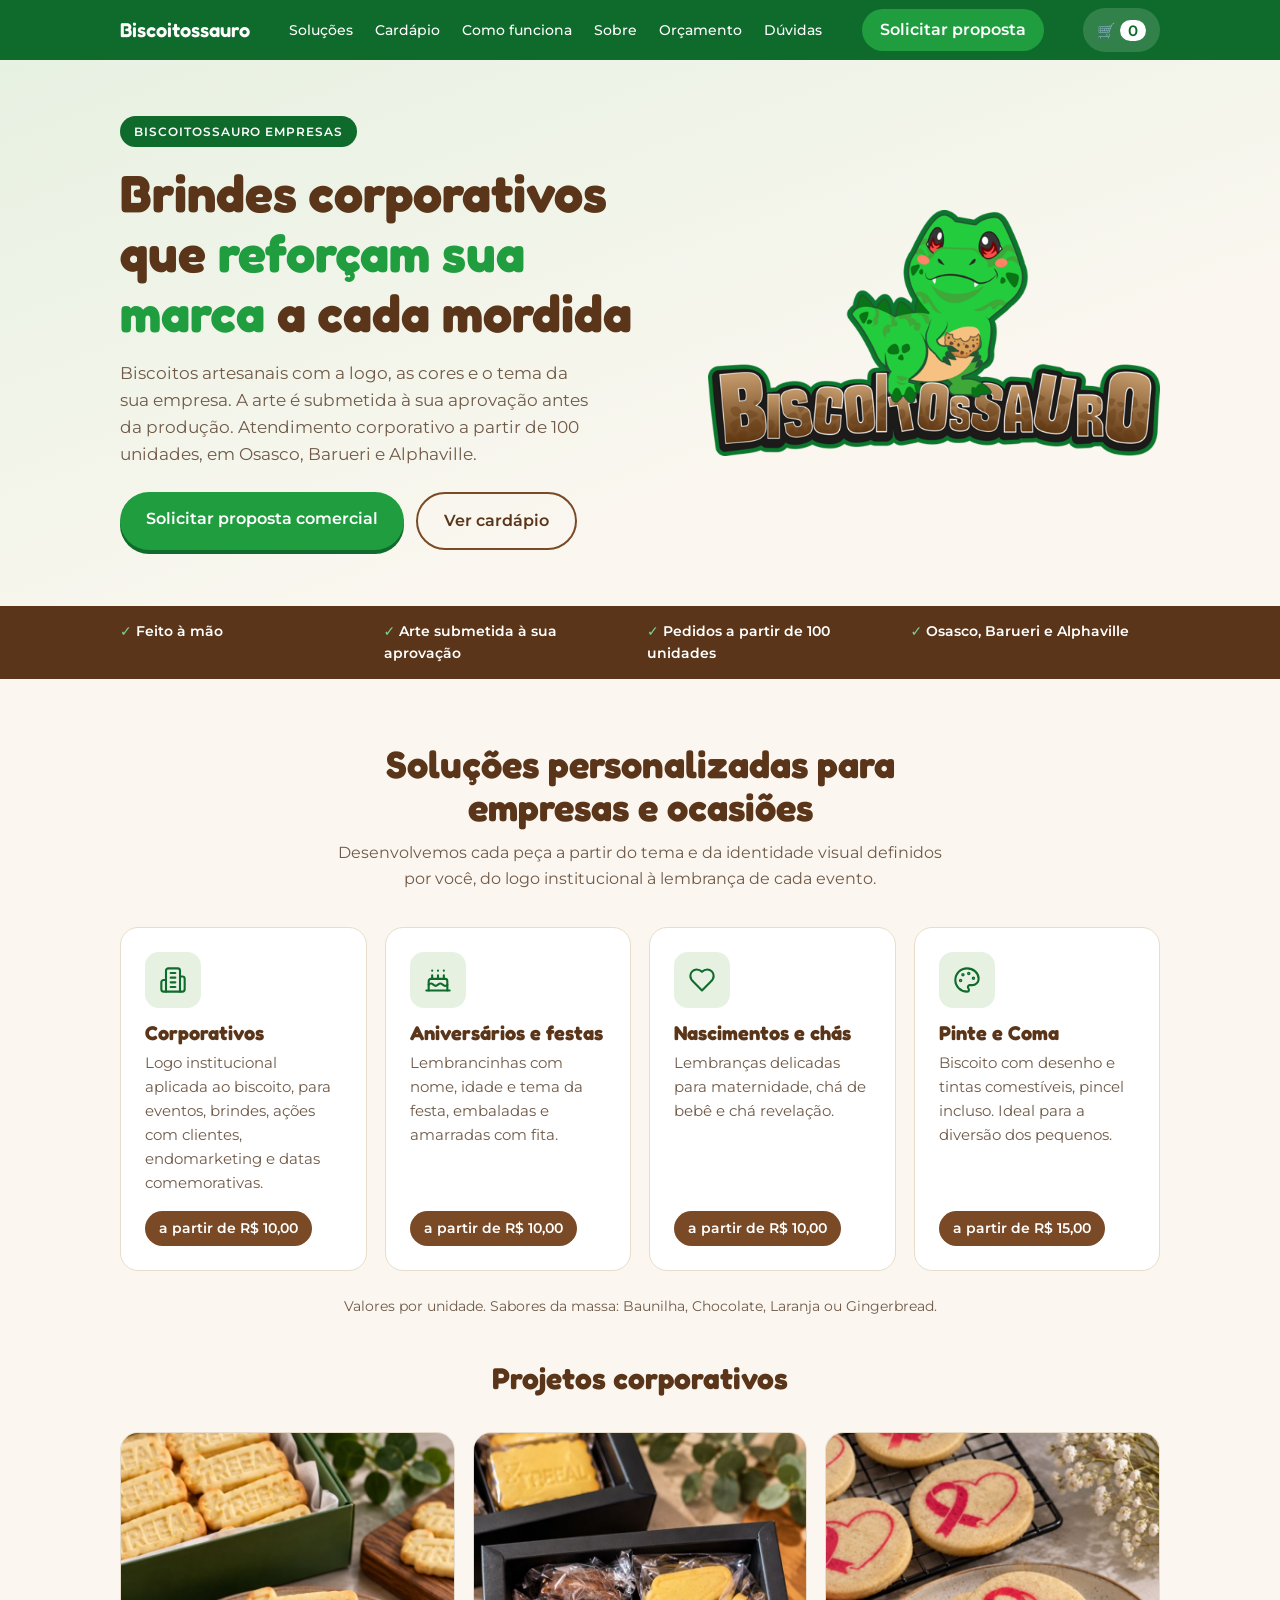
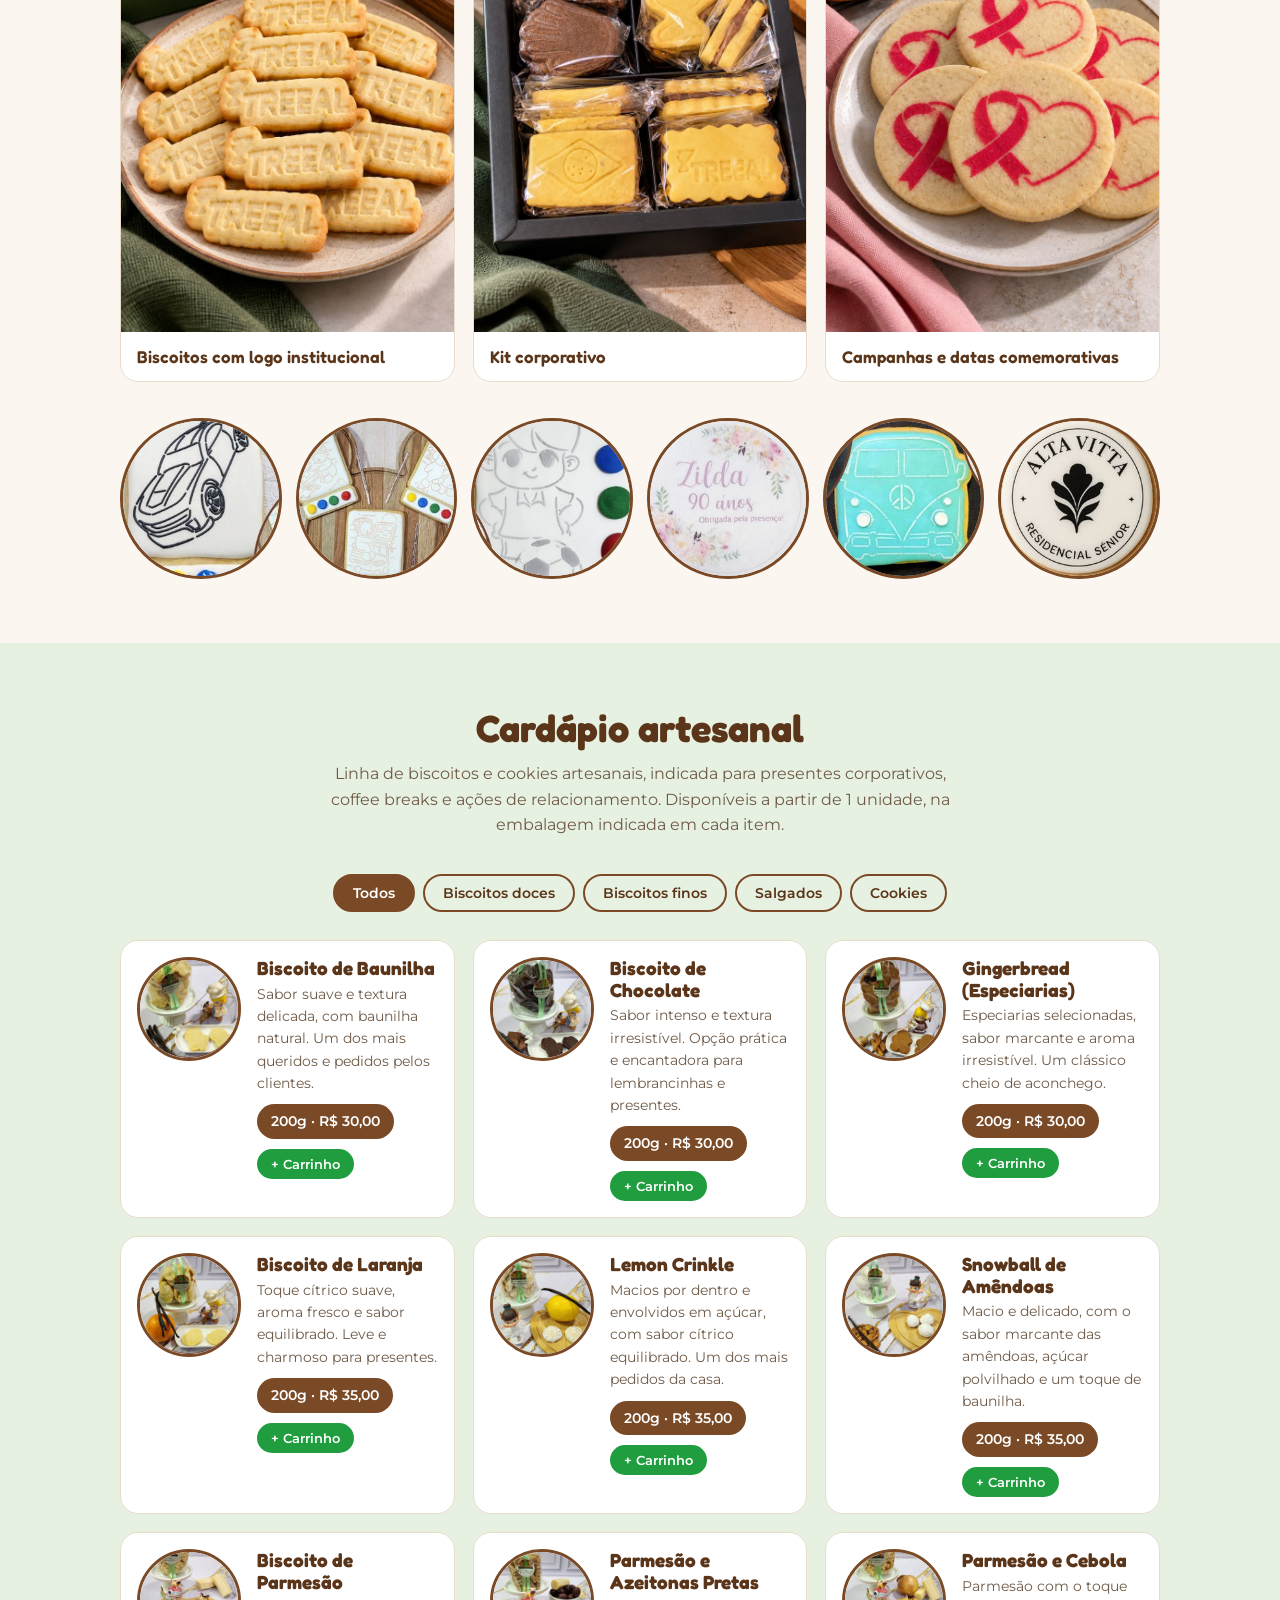
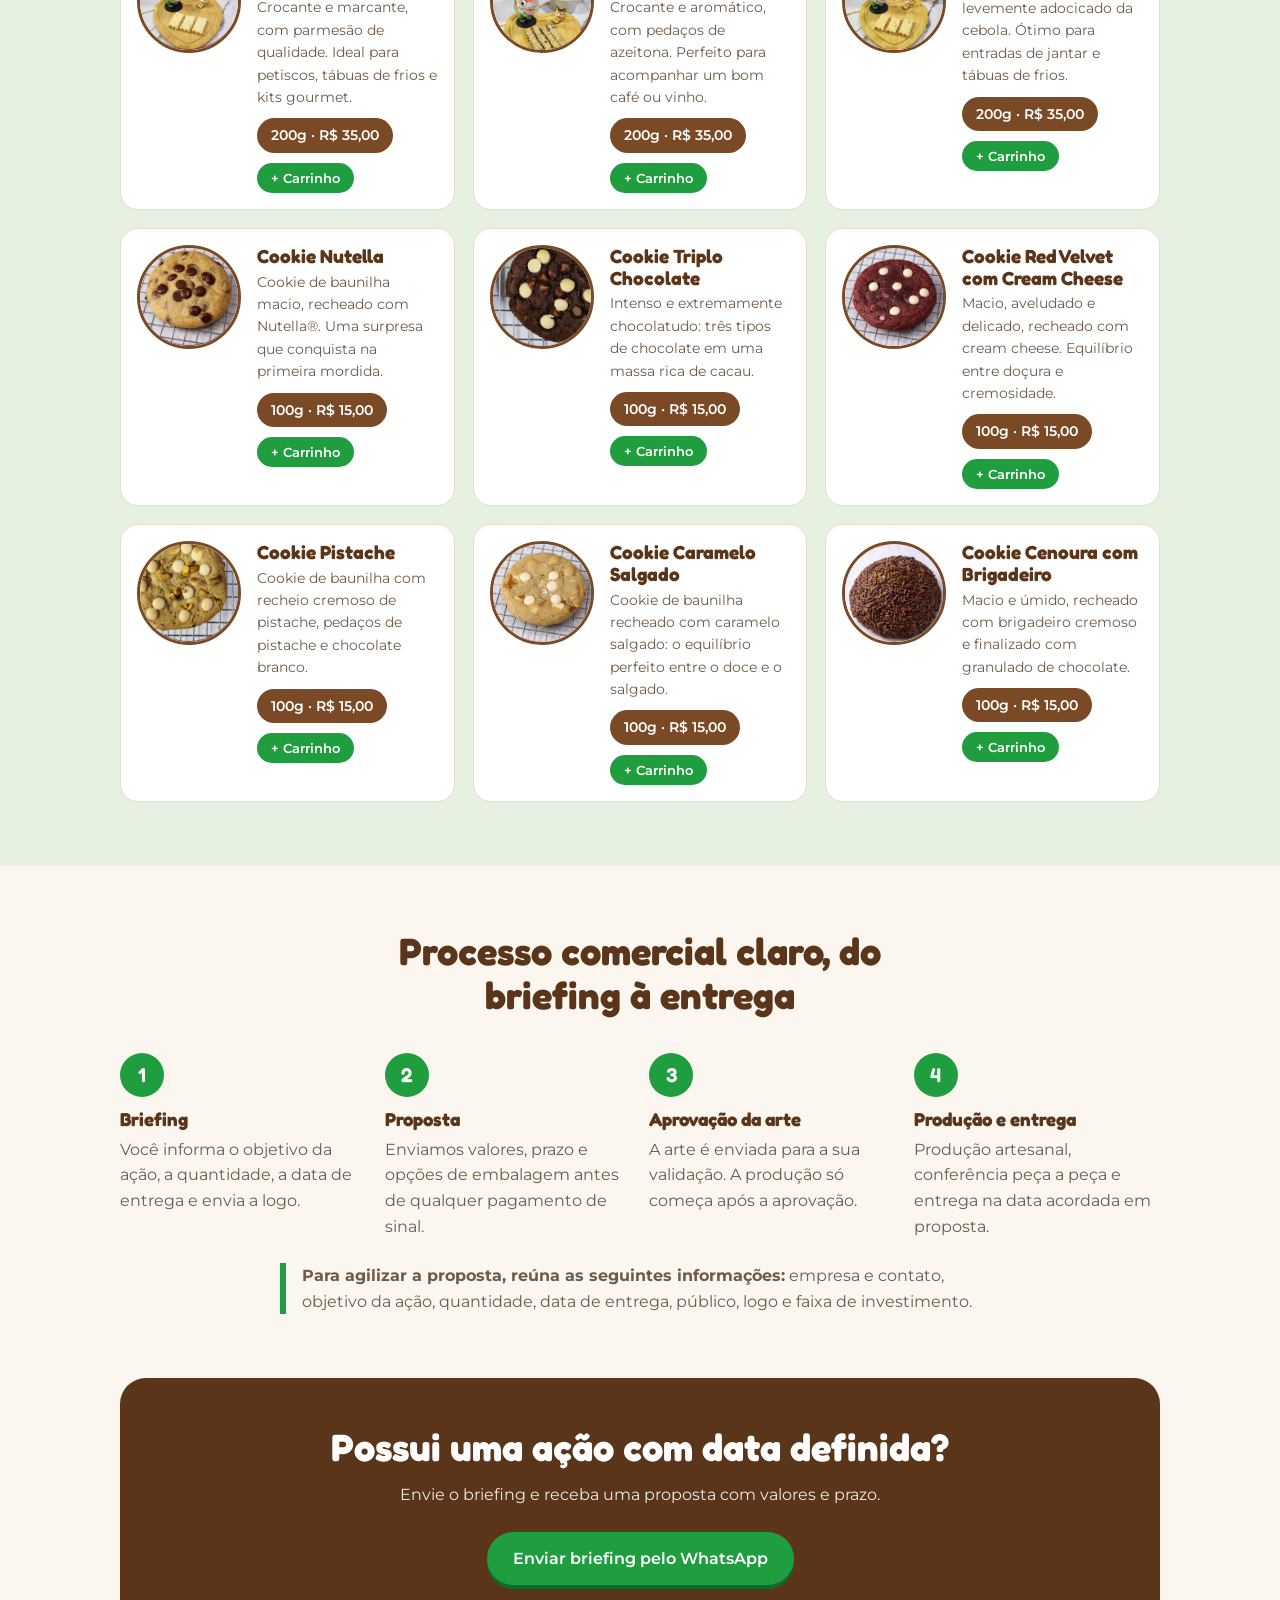
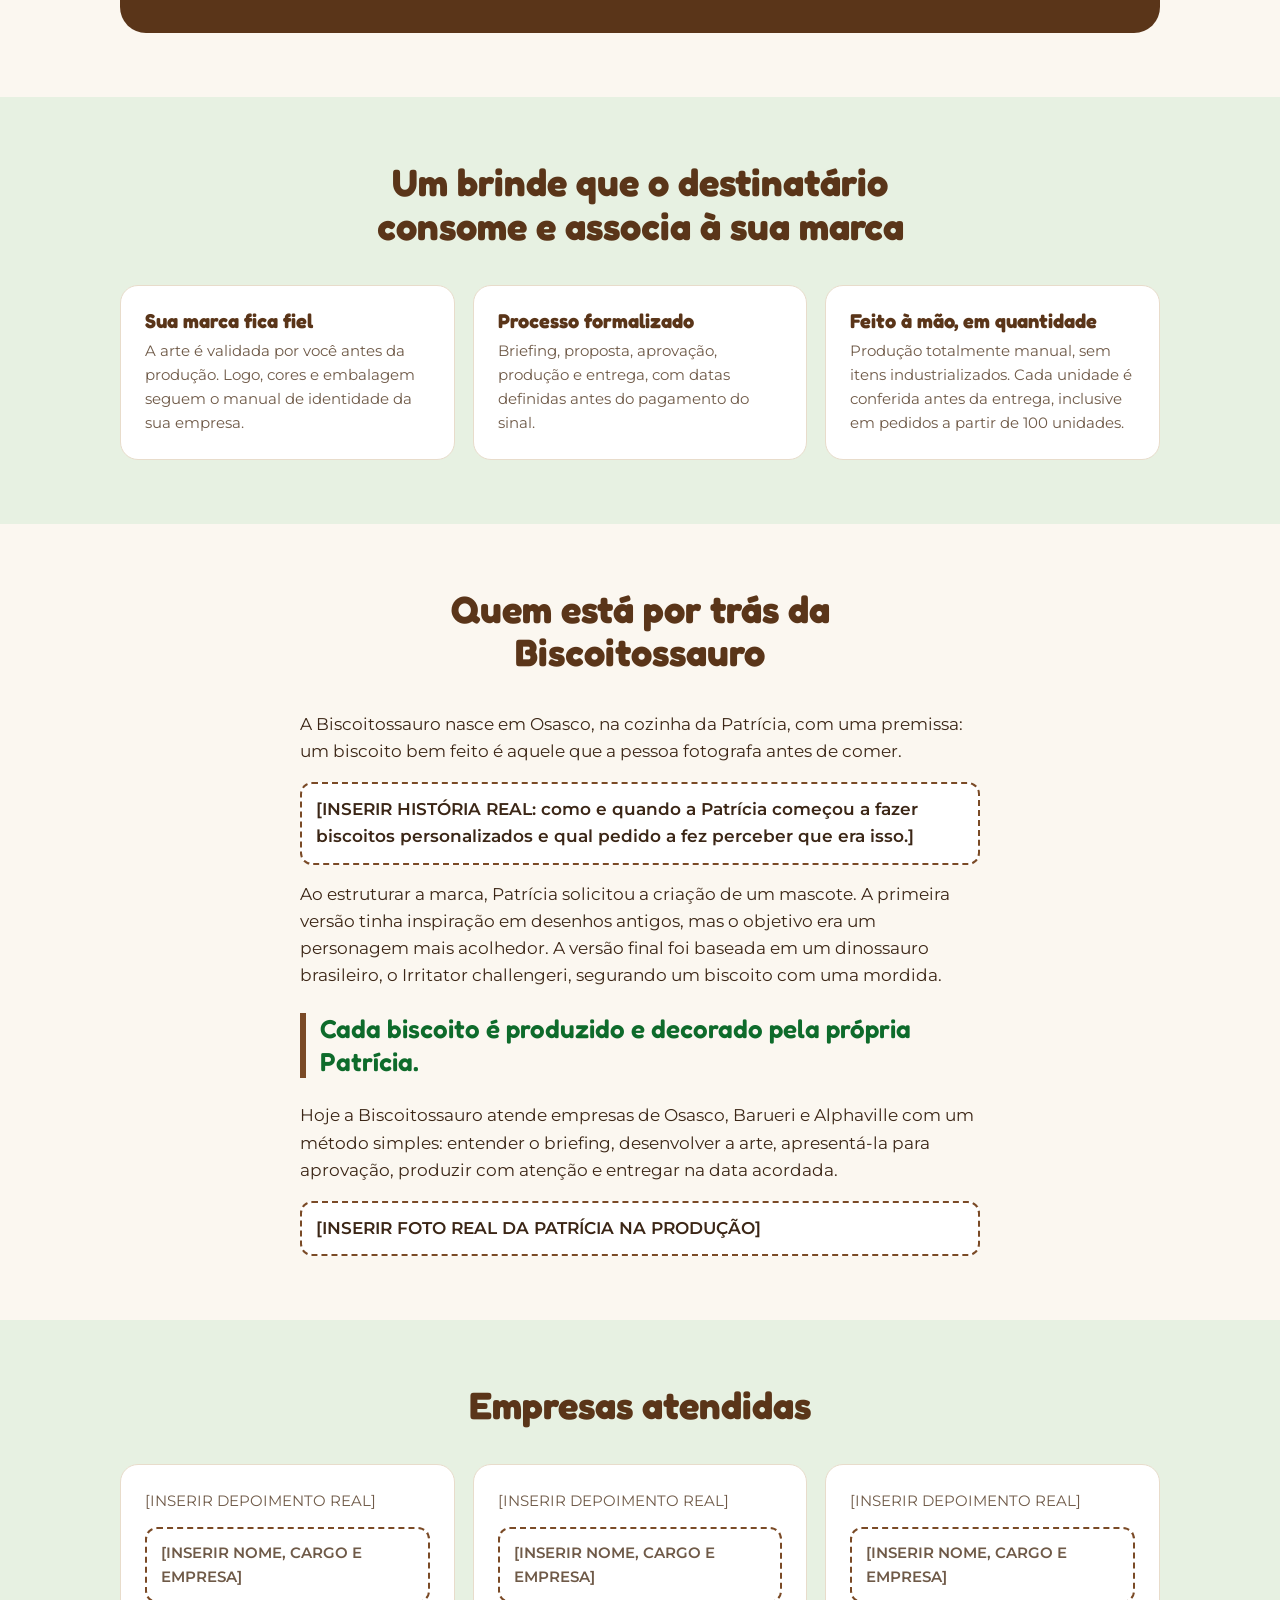
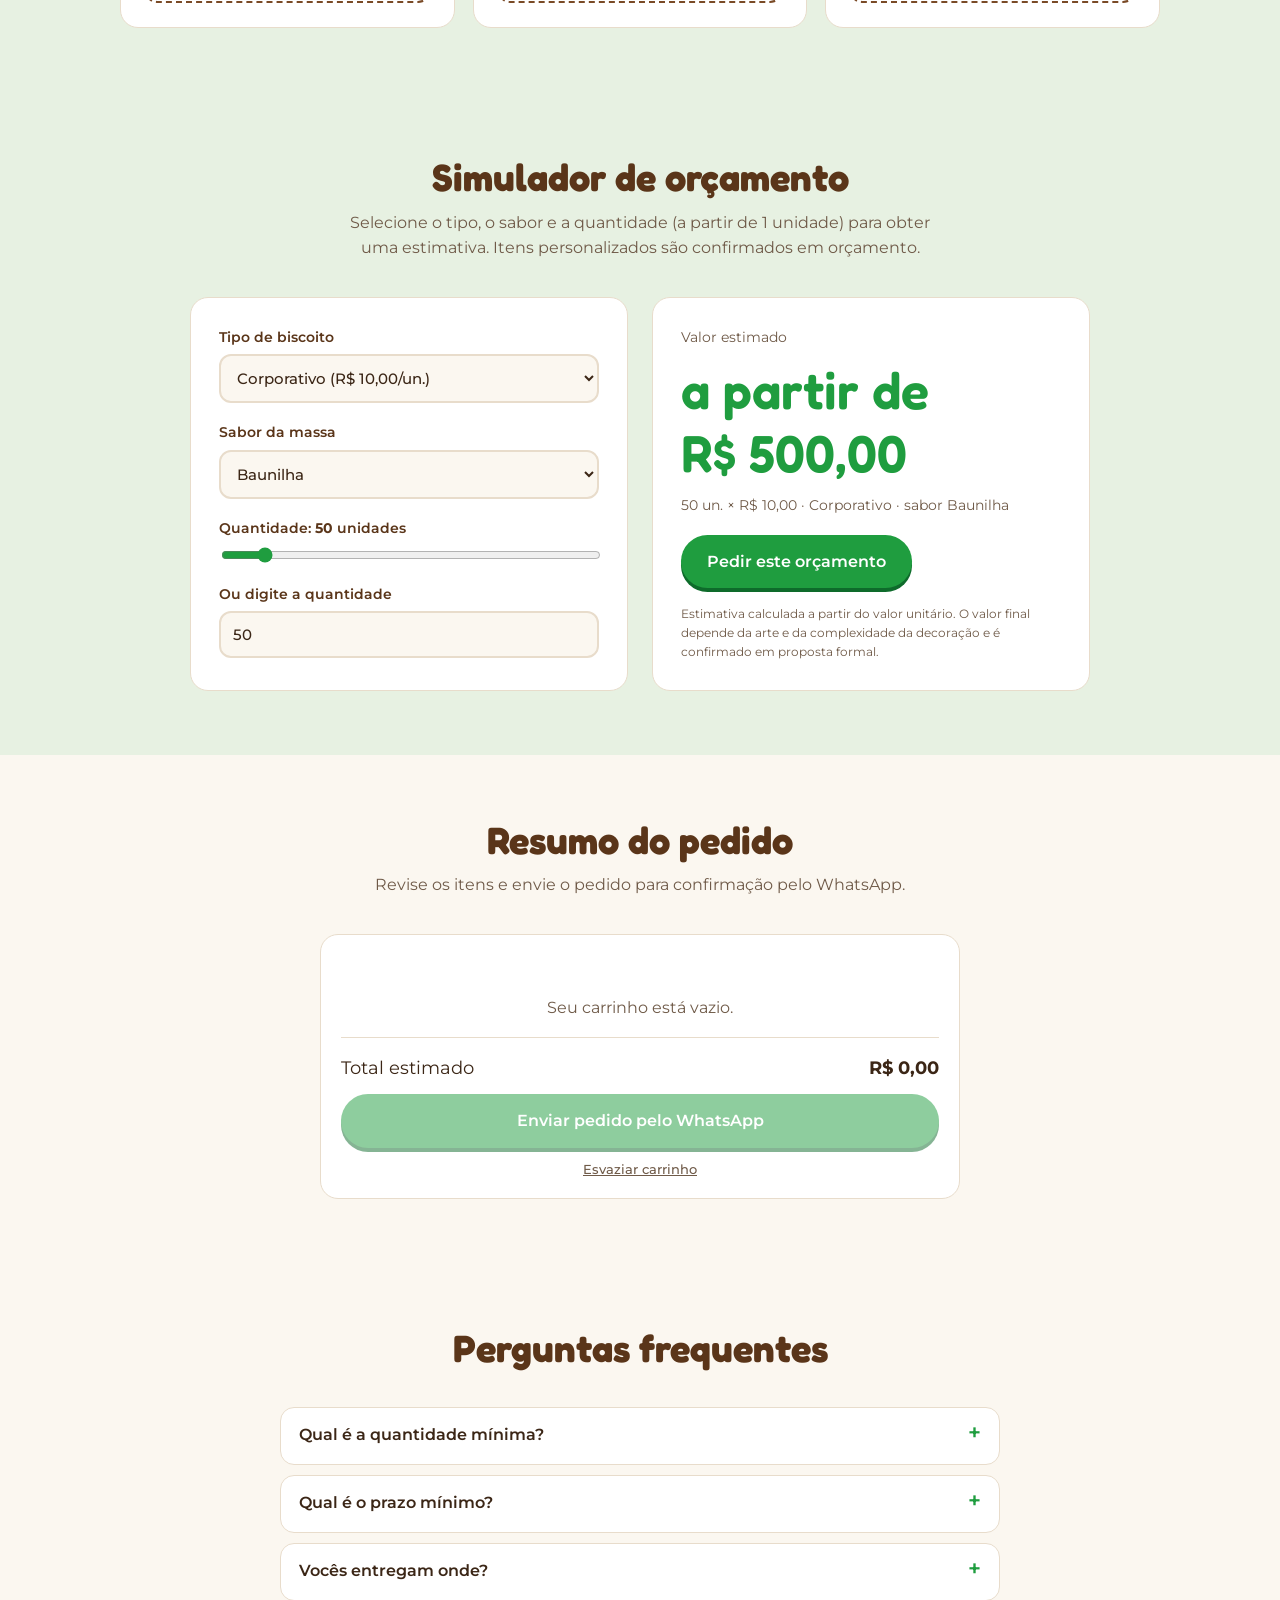
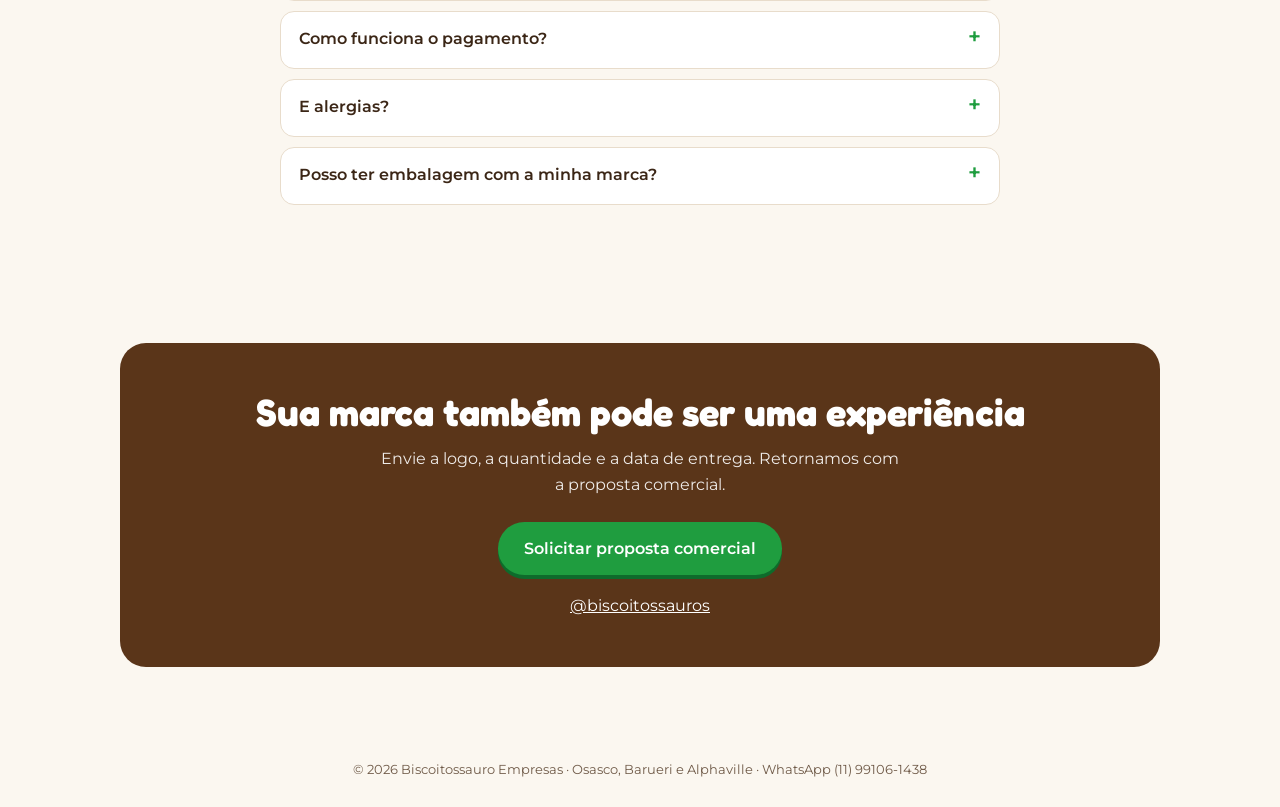
==== index.html @ 606dc165 "feat: adicionar landing page corporativa Biscoitossauro Empresas (index.html)" ====
<!DOCTYPE html>
<html lang="pt-BR">
<head>
<meta charset="utf-8">
<meta name="theme-color" content="#0e6b2b">
<meta name="viewport" content="width=device-width, initial-scale=1, viewport-fit=cover">
<title>Biscoitossauro Empresas | Biscoitos artesanais personalizados</title>
<meta name="description" content="Biscoitos artesanais com a identidade visual da sua empresa. Arte aprovada antes da produção, prazo formalizado em proposta. Osasco, Barueri e Alphaville.">
<link rel="icon" href="data:image/svg+xml,<svg xmlns='http://www.w3.org/2000/svg' viewBox='0 0 100 100'><text y='.9em' font-size='90'>🍪</text></svg>">
<link rel="preconnect" href="https://fonts.googleapis.com">
<link rel="preconnect" href="https://fonts.gstatic.com" crossorigin>
<link href="https://fonts.googleapis.com/css2?family=Fredoka:wght@500;600;700&family=Montserrat:wght@400;500;600&display=swap" rel="stylesheet">
<style>
:root{--bg:#fbf7f0;--card:#fff;--ink:#3b2616;--muted:#6f5a48;--brown:#7a4a26;--brown2:#5a3519;--green:#1f9d3f;--green2:#0e6b2b;--soft:#e7f1e2;--line:#e8dccb;--pricefg:#fff}
@media(prefers-color-scheme:dark){:root:not([data-theme="light"]){--bg:#1b130c;--card:#271b12;--ink:#f6ead9;--muted:#c9b7a1;--brown:#d9a066;--brown2:#e8bd8a;--soft:#1d2a1c;--line:#3b2b1d;--pricefg:#1b130c}}
:root[data-theme="dark"]{--bg:#1b130c;--card:#271b12;--ink:#f6ead9;--muted:#c9b7a1;--brown:#d9a066;--brown2:#e8bd8a;--soft:#1d2a1c;--line:#3b2b1d;--pricefg:#1b130c}
:root{box-sizing:border-box;padding-top:env(safe-area-inset-top,0px);padding-bottom:env(safe-area-inset-bottom,0px)}
*{box-sizing:border-box}
html{scroll-behavior:smooth;scroll-padding-top:calc(env(safe-area-inset-top,0px) + 70px)}
body{margin:0;background:var(--bg);color:var(--ink);font-family:'Montserrat',system-ui,sans-serif;line-height:1.6}
h1,h2,h3{font-family:'Fredoka',sans-serif;line-height:1.15;margin:0}
a{color:inherit;text-decoration:none}
img{max-width:100%;display:block}
.wrap{max-width:1080px;margin:0 auto;padding:0 20px}
section{padding:64px 0}
.alt-bg{background:var(--soft)}

/* topo */
header{position:sticky;top:env(safe-area-inset-top,0px);z-index:9;background:var(--green2);color:#fff}
header .wrap{display:flex;align-items:center;justify-content:space-between;height:60px;gap:16px}
.brand{font:600 20px 'Fredoka',sans-serif}
nav{display:flex;gap:22px;font-size:14px;font-weight:500}
nav a:hover{text-decoration:underline}
.menu-btn{display:none;background:none;border:0;color:#fff;font-size:26px;cursor:pointer}

/* botões */
.btn{display:inline-block;background:var(--green);color:#fff;font-weight:600;padding:14px 26px;border-radius:999px;box-shadow:0 4px 0 var(--green2);transition:.15s}
.btn:hover{transform:translateY(2px);box-shadow:0 2px 0 var(--green2)}
.btn.sm{padding:8px 18px;box-shadow:none}
.btn.alt{background:transparent;color:var(--brown2);border:2px solid var(--brown);box-shadow:none}

/* hero */
.hero{background:linear-gradient(160deg,var(--soft),var(--bg) 70%);padding:56px 0}
.hero .wrap{display:grid;grid-template-columns:1.1fr .9fr;gap:36px;align-items:center}
.tag{display:inline-block;background:var(--green2);color:#fff;font-size:12px;font-weight:600;letter-spacing:.08em;text-transform:uppercase;padding:6px 14px;border-radius:999px}
.hero h1{font-size:clamp(32px,5vw,52px);margin:16px 0;color:var(--brown2)}
.hero h1 span{color:var(--green)}
.hero p{color:var(--muted);font-size:17px;max-width:480px}
.cta{display:flex;gap:12px;flex-wrap:wrap;margin-top:24px}

/* títulos de seção */
.head{text-align:center;max-width:620px;margin:0 auto 36px}
.head h2{font-size:clamp(26px,4vw,38px);color:var(--brown2)}
.head p{color:var(--muted);margin:10px 0 0}

/* cards de personalizados */
.grid{display:grid;grid-template-columns:repeat(auto-fit,minmax(min(230px,100%),1fr));gap:18px}
.card{background:var(--card);border:1px solid var(--line);border-radius:18px;padding:24px}
.ico{font-size:30px;width:56px;height:56px;border-radius:14px;background:var(--soft);display:grid;place-items:center;margin-bottom:14px}
.card h3{font-size:20px;color:var(--brown2);margin-bottom:6px}
.card p{margin:0;color:var(--muted);font-size:15px}
.price{display:inline-block;background:var(--brown);color:var(--pricefg);font-weight:600;font-size:14px;padding:6px 14px;border-radius:999px}
.card .price{margin-top:14px}
.note{text-align:center;color:var(--muted);margin-top:24px;font-size:14px}

/* galeria */
.gallery{display:grid;grid-template-columns:repeat(auto-fit,minmax(150px,1fr));gap:14px;margin-top:36px}
.gallery img{border-radius:50%;aspect-ratio:1;object-fit:cover;border:3px solid var(--brown)}

/* cardápio */
.tabs{display:flex;flex-wrap:wrap;gap:8px;justify-content:center;margin-bottom:28px}
.tab{border:2px solid var(--brown);background:transparent;color:var(--brown2);font:600 14px 'Montserrat',sans-serif;padding:8px 18px;border-radius:999px;cursor:pointer}
.tab.on{background:var(--brown);color:var(--pricefg)}
.items{display:grid;grid-template-columns:repeat(auto-fill,minmax(min(300px,100%),1fr));gap:18px}
.item{display:flex;gap:16px;background:var(--card);border:1px solid var(--line);border-radius:18px;padding:16px}
.item.hide{display:none}
.item img{width:104px;height:104px;border-radius:50%;object-fit:cover;border:3px solid var(--brown);flex:none}
.item h3{font-size:19px;color:var(--brown2)}
.item p{margin:4px 0 10px;color:var(--muted);font-size:14px}
.item .row{display:flex;align-items:center;gap:10px;flex-wrap:wrap}
.item .order{font-size:13px;font-weight:600;color:var(--green)}
.item .order:hover{text-decoration:underline}

/* passos */
.step:before{counter-increment:s;content:counter(s);display:grid;place-items:center;width:44px;height:44px;border-radius:50%;background:var(--green);color:#fff;font:600 20px 'Fredoka',sans-serif;margin-bottom:12px}
.steps{counter-reset:s}
.step p{color:var(--muted);margin:6px 0 0}
.step h3{color:var(--brown2)}

/* contato */
.contact{background:var(--brown2);color:#fff;text-align:center;border-radius:26px;padding:48px 24px}
.contact h2{font-size:clamp(26px,4vw,38px)}
.contact p{opacity:.9;max-width:520px;margin:12px auto 24px}
.contact a.ig{display:inline-block;margin-top:18px;text-decoration:underline}
footer{padding:28px 0;text-align:center;color:var(--muted);font-size:13px}

@media(max-width:760px){
  .menu-btn{display:block}
  nav{display:none;position:absolute;top:60px;left:0;right:0;background:var(--green2);flex-direction:column;padding:16px 20px;gap:14px}
  nav.open{display:flex}
  header .btn{display:none}
  .hero .wrap{grid-template-columns:1fr}
  .hero img{max-width:340px;margin:0 auto}
  section{padding:48px 0}
}

/* carrinho */
.cart-btn{background:rgba(255,255,255,.15);border:0;color:#fff;font:600 15px 'Montserrat',sans-serif;padding:8px 14px;border-radius:999px;cursor:pointer}
.cart-btn span{background:#fff;color:var(--green2);border-radius:999px;padding:1px 8px;margin-left:4px}
.item .add{background:var(--green);color:#fff;border:0;font:600 13px 'Montserrat',sans-serif;padding:7px 14px;border-radius:999px;cursor:pointer}
.item .add:hover{background:var(--green2)}
.overlay{position:fixed;inset:0;background:rgba(0,0,0,.45);opacity:0;pointer-events:none;transition:.2s;z-index:20}
.overlay.open{opacity:1;pointer-events:auto}
.drawer{position:fixed;top:0;right:0;bottom:0;width:min(400px,100%);background:var(--bg);z-index:21;display:flex;flex-direction:column;transform:translateX(100%);transition:.25s;box-shadow:-8px 0 30px rgba(0,0,0,.25)}
.drawer.open{transform:none}
.drawer-head{display:flex;justify-content:space-between;align-items:center;padding:18px 20px;background:var(--green2);color:#fff}
.drawer-head h3{font-size:22px}
.drawer-head button{background:none;border:0;color:#fff;font-size:22px;cursor:pointer}
.drawer-list{flex:1;overflow:auto;padding:16px 20px}
.empty{color:var(--muted);text-align:center;margin-top:40px}
.line{display:flex;justify-content:space-between;gap:12px;padding:12px 0;border-bottom:1px solid var(--line)}
.line b{display:block;font-size:14px;color:var(--brown2)}
.line small{color:var(--muted)}
.qty{display:flex;align-items:center;gap:8px;margin-top:6px}
.qty button{width:28px;height:28px;border-radius:50%;border:2px solid var(--brown);background:transparent;color:var(--brown2);font-weight:700;cursor:pointer}
.line .sub{font-weight:600;white-space:nowrap}
.drawer-foot{padding:16px 20px calc(16px + env(safe-area-inset-bottom,0px));border-top:1px solid var(--line);display:flex;flex-direction:column;gap:12px}
.drawer-foot .btn{text-align:center}
.total-row{display:flex;justify-content:space-between;font-size:18px}
.clear{background:none;border:0;color:var(--muted);text-decoration:underline;cursor:pointer;font:500 13px 'Montserrat',sans-serif}

/* simulador */
.sim{display:grid;grid-template-columns:1fr 1fr;gap:24px;max-width:900px;margin:0 auto}
.sim-form,.sim-result{background:var(--card);border:1px solid var(--line);border-radius:18px;padding:28px}
.sim-form{display:flex;flex-direction:column;gap:18px}
.sim label{display:flex;flex-direction:column;gap:6px;font-weight:600;font-size:14px;color:var(--brown2)}
.sim select,.sim input[type=number]{padding:12px;border-radius:12px;border:2px solid var(--line);background:var(--bg);color:var(--ink);font:500 15px 'Montserrat',sans-serif}
.sim input[type=range]{accent-color:var(--green);width:100%}
.sim-result{display:flex;flex-direction:column;gap:10px;align-items:flex-start;justify-content:center}
.sim-label{margin:0;color:var(--muted);font-size:14px}
.sim-total{margin:0;font:600 clamp(36px,6vw,52px) 'Fredoka',sans-serif;color:var(--green)}
.sim-sub{margin:0 0 8px;color:var(--muted);font-size:14px}
.sim-note{margin:6px 0 0;font-size:12px;color:var(--muted)}
.sim-result .btn{text-align:center}
.sim-result button.btn{cursor:pointer;background:transparent}
@media(max-width:760px){.sim{grid-template-columns:1fr}.cart-btn{padding:8px 12px}}

/* ===== otimização para celular ===== */
html{-webkit-text-size-adjust:100%}
a,button,select,input{-webkit-tap-highlight-color:transparent;touch-action:manipulation}
.fab{display:none}
.cart-btn{min-height:44px}
@media(max-width:760px){
  .brand{font-size:18px}
  header .wrap{height:56px;padding:0 14px}
  nav{top:56px}
  nav a{padding:6px 0;font-size:16px}
  .menu-btn{width:44px;height:44px}
  .wrap{padding:0 16px}
  section{padding:40px 0}
  .hero{padding:32px 0}
  .hero p{font-size:16px}
  .hero img{max-width:280px}
  .head{margin-bottom:24px}
  .btn{display:inline-flex;align-items:center;justify-content:center;min-height:48px;padding:12px 22px}
  .cta .btn{flex:1 1 100%}
  .card{padding:18px}
  .tabs{flex-wrap:nowrap;overflow-x:auto;justify-content:flex-start;margin:0 -16px 20px;padding:0 16px 6px;scrollbar-width:none}
  .tabs::-webkit-scrollbar{display:none}
  .tab{white-space:nowrap;min-height:44px;flex:none}
  .items{gap:12px}
  .item{padding:12px;gap:12px}
  .item img{width:84px;height:84px}
  .item h3{font-size:17px}
  .item .add{min-height:40px;padding:8px 16px;font-size:14px}
  .sim-form,.sim-result{padding:20px}
  .sim select,.sim input[type=number]{font-size:16px;min-height:48px}
  .sim input[type=range]{height:36px}
  .sim-result .btn{width:100%}
  .qty button{width:40px;height:40px;font-size:18px}
  .drawer{width:100%;height:100dvh}
  .line{padding:14px 0}
  .contact{padding:36px 18px;border-radius:20px}
  .contact .btn{width:100%}
  footer{padding-bottom:96px}
  .fab{display:flex;align-items:center;gap:6px;position:fixed;right:14px;bottom:calc(14px + env(safe-area-inset-bottom,0px));z-index:15;background:#25a244;color:#fff;font:600 15px 'Montserrat',sans-serif;padding:13px 18px;border-radius:999px;box-shadow:0 6px 18px rgba(0,0,0,.3)}
}
@media(max-width:380px){.item{flex-direction:column;align-items:flex-start}.item img{width:100%;height:150px;border-radius:14px}}

.sim>*{min-width:0}
.sim label,.sim select,.sim input{min-width:0;max-width:100%}
@media(max-width:760px){.sim{grid-template-columns:minmax(0,1fr)}}

.drawer{visibility:hidden;transition:transform .25s,visibility 0s .25s}
.drawer.open{visibility:visible;transition-delay:0s}
.sim label>span b{display:inline}

/* carrinho em seção (sem gaveta) */
.cart-btn{display:inline-flex;align-items:center;text-decoration:none}
.cart-box{background:var(--card);border:1px solid var(--line);border-radius:18px;padding:20px;max-width:640px;margin:0 auto}
.cart-foot{display:flex;flex-direction:column;gap:12px;margin-top:16px;padding-top:16px;border-top:1px solid var(--line)}
.cart-foot .btn{text-align:center;justify-content:center}
.toast{position:fixed;left:14px;right:14px;bottom:calc(76px + env(safe-area-inset-bottom,0px));z-index:30;background:var(--brown2);color:#fff;padding:12px 16px;border-radius:14px;font-size:14px;text-align:center;opacity:0;transform:translateY(12px);pointer-events:none;transition:.2s}
.toast a{color:#fff;font-weight:700;text-decoration:underline}
.toast.show{opacity:1;transform:none;pointer-events:auto}
@media(prefers-color-scheme:dark){.toast,.toast a{color:#1b130c}}
.fab{transition:opacity .2s}
.fab.off{opacity:0;pointer-events:none}
@media(min-width:761px){.toast{left:auto;right:20px;bottom:20px;max-width:340px}}

.ico{color:var(--green2)}
.ico svg{width:28px;height:28px}
@media(prefers-color-scheme:dark){.ico{color:#7ad69a}}

#personalizados .card{display:flex;flex-direction:column;align-items:flex-start}
#personalizados .card p{margin-bottom:16px}
#personalizados .card .price{margin-top:auto;white-space:nowrap}

.strip{background:var(--brown2);color:#fff;padding:14px 0}
.strip ul{list-style:none;margin:0;padding:0;display:grid;grid-template-columns:1fr 1fr;gap:8px 14px;font-weight:600;font-size:14px}
.strip li:before{content:"✓ ";color:#7ad69a}
.story p{font-size:17px;color:var(--ink)}
.pull{font:600 clamp(20px,3.4vw,26px) 'Fredoka',sans-serif;color:var(--green2);border-left:6px solid var(--brown);padding-left:14px;margin:24px 0;line-height:1.25}
.ph{border:2px dashed var(--brown);border-radius:12px;padding:12px 14px;background:var(--card);color:var(--muted);font-weight:600;font-size:14px;margin:0}
.story{max-width:720px;margin:0 auto}
.brief{max-width:720px;margin:24px auto 0;border-left:6px solid var(--green);padding-left:16px;color:var(--muted)}
details{background:var(--card);border:1px solid var(--line);border-radius:14px;padding:14px 18px;margin:0 auto 10px;max-width:720px}
summary{font-weight:600;cursor:pointer;display:flex;justify-content:space-between;gap:10px;list-style:none;min-height:28px}
summary::-webkit-details-marker{display:none}
summary:after{content:"+";color:var(--green);font-size:22px;line-height:1}
details[open] summary:after{content:"–"}
details p{margin:10px 0 0;color:var(--muted);font-size:15px}
.mid{padding-top:0}
@media(prefers-color-scheme:dark){:root:not([data-theme="light"]) .pull,:root:not([data-theme="light"]) .strip li:before{color:#7ad69a}}
@media(min-width:761px){.strip ul{grid-template-columns:repeat(4,1fr)}}
.showcase{display:grid;grid-template-columns:1fr;gap:18px;margin-top:36px}
.showcase figure{margin:0;background:var(--card);border:1px solid var(--line);border-radius:18px;overflow:hidden}
.showcase img{width:100%;aspect-ratio:2/3;object-fit:cover;border-radius:0;border:0}
.showcase figcaption{padding:14px 16px;font:600 17px 'Fredoka',sans-serif;color:var(--brown2)}
.showcase-title{text-align:center;margin:44px 0 0;font-size:clamp(22px,3.4vw,30px);color:var(--brown2)}
@media(min-width:761px){.showcase{grid-template-columns:repeat(3,1fr)}}
</style>
</head>
<body>

<header>
  <div class="wrap">
    <a class="brand" href="#inicio">Biscoitossauro</a>
    <nav id="nav">
      <a href="#personalizados">Soluções</a>
      <a href="#cardapio">Cardápio</a>
      <a href="#como">Como funciona</a>
      <a href="#sobre">Sobre</a>
      <a href="#simulador">Orçamento</a>
      <a href="#faq">Dúvidas</a>
    </nav>
    <a class="btn sm" href="https://wa.me/5511991061438?text=Ol%C3%A1%21%20Gostaria%20de%20solicitar%20uma%20proposta%20comercial%20de%20biscoitos%20personalizados%20para%20a%20minha%20empresa." target="_blank" rel="noopener">Solicitar proposta</a>
    <a class="cart-btn" id="cartBtn" href="#carrinho" aria-label="Ver carrinho">🛒 <span id="cartCount">0</span></a>
    <button class="menu-btn" id="menuBtn" aria-label="Abrir menu" aria-expanded="false">☰</button>
  </div>
</header>

<div class="hero" id="inicio">
  <div class="wrap">
    <div>
      <span class="tag">Biscoitossauro Empresas</span>
      <h1>Brindes corporativos que <span>reforçam sua marca</span> a cada mordida</h1>
      <p>Biscoitos artesanais com a logo, as cores e o tema da sua empresa. A arte é submetida à sua aprovação antes da produção. Atendimento corporativo a partir de 100 unidades, em Osasco, Barueri e Alphaville.</p>
      <div class="cta">
        <a class="btn" href="https://wa.me/5511991061438?text=Ol%C3%A1%21%20Gostaria%20de%20solicitar%20uma%20proposta%20comercial%20de%20biscoitos%20personalizados%20para%20a%20minha%20empresa." target="_blank" rel="noopener">Solicitar proposta comercial</a>
        <a class="btn alt" href="#cardapio">Ver cardápio</a>
      </div>
    </div>
    <img src="[data-uri]" alt="Logo Biscoitossauro, dinossauro verde segurando um biscoito">
  </div>
</div>

<div class="strip"><div class="wrap"><ul><li>Feito à mão</li><li>Arte submetida à sua aprovação</li><li>Pedidos a partir de 100 unidades</li><li>Osasco, Barueri e Alphaville</li></ul></div></div>

<section id="personalizados">
  <div class="wrap">
    <div class="head">
      <h2>Soluções personalizadas para empresas e ocasiões</h2>
      <p>Desenvolvemos cada peça a partir do tema e da identidade visual definidos por você, do logo institucional à lembrança de cada evento.</p>
    </div>
    <div class="grid">
      <div class="card"><div class="ico"><svg viewBox="0 0 24 24" fill="none" stroke="currentColor" stroke-width="1.8" stroke-linecap="round" stroke-linejoin="round" aria-hidden="true"><path d="M6 22V4a2 2 0 0 1 2-2h8a2 2 0 0 1 2 2v18Z"/><path d="M6 12H4a2 2 0 0 0-2 2v6a2 2 0 0 0 2 2h2"/><path d="M18 9h2a2 2 0 0 1 2 2v9a2 2 0 0 1-2 2h-2"/><path d="M10 6h4M10 10h4M10 14h4M10 18h4"/></svg></div><h3>Corporativos</h3><p>Logo institucional aplicada ao biscoito, para eventos, brindes, ações com clientes, endomarketing e datas comemorativas.</p><span class="price">a partir de R$ 10,00</span></div>
      <div class="card"><div class="ico"><svg viewBox="0 0 24 24" fill="none" stroke="currentColor" stroke-width="1.8" stroke-linecap="round" stroke-linejoin="round" aria-hidden="true"><path d="M20 21v-8a2 2 0 0 0-2-2H6a2 2 0 0 0-2 2v8"/><path d="M4 16s.5-1 2-1 2.5 2 4 2 2.5-2 4-2 2.5 2 4 2 2-1 2-1"/><path d="M2 21h20"/><path d="M7 8v3M12 8v3M17 8v3"/><path d="M7 4h.01M12 4h.01M17 4h.01"/></svg></div><h3>Aniversários e festas</h3><p>Lembrancinhas com nome, idade e tema da festa, embaladas e amarradas com fita.</p><span class="price">a partir de R$ 10,00</span></div>
      <div class="card"><div class="ico"><svg viewBox="0 0 24 24" fill="none" stroke="currentColor" stroke-width="1.8" stroke-linecap="round" stroke-linejoin="round" aria-hidden="true"><path d="M19 14c1.49-1.46 3-3.21 3-5.5A5.5 5.5 0 0 0 16.5 3c-1.76 0-3 .5-4.5 2-1.5-1.5-2.74-2-4.5-2A5.5 5.5 0 0 0 2 8.5c0 2.3 1.5 4.05 3 5.5l7 7Z"/></svg></div><h3>Nascimentos e chás</h3><p>Lembranças delicadas para maternidade, chá de bebê e chá revelação.</p><span class="price">a partir de R$ 10,00</span></div>
      <div class="card"><div class="ico"><svg viewBox="0 0 24 24" fill="none" stroke="currentColor" stroke-width="1.8" stroke-linecap="round" stroke-linejoin="round" aria-hidden="true"><circle cx="13.5" cy="6.5" r=".6"/><circle cx="17.5" cy="10.5" r=".6"/><circle cx="8.5" cy="7.5" r=".6"/><circle cx="6.5" cy="12.5" r=".6"/><path d="M12 2C6.5 2 2 6.5 2 12s4.5 10 10 10c.93 0 1.65-.75 1.65-1.69 0-.44-.18-.84-.44-1.13-.29-.29-.44-.65-.44-1.12a1.64 1.64 0 0 1 1.67-1.67h2c3.05 0 5.55-2.5 5.55-5.55C21.97 6.01 17.46 2 12 2z"/></svg></div><h3>Pinte e Coma</h3><p>Biscoito com desenho e tintas comestíveis, pincel incluso. Ideal para a diversão dos pequenos.</p><span class="price">a partir de R$ 15,00</span></div>
    </div>
    <p class="note">Valores por unidade. Sabores da massa: Baunilha, Chocolate, Laranja ou Gingerbread.</p>
    <h3 class="showcase-title">Projetos corporativos</h3>
<div class="showcase">
<figure><img src="[data-uri]" alt="Biscoitos com a logo da empresa em relevo, em caixa de presente." loading="lazy"><figcaption>Biscoitos com logo institucional</figcaption></figure>
<figure><img src="[data-uri]" alt="Caixa com biscoitos embalados individualmente, com logo e identidade da empresa." loading="lazy"><figcaption>Kit corporativo</figcaption></figure>
<figure><img src="[data-uri]" alt="Biscoitos com estampa comestível para ações de conscientização, como o Outubro Rosa." loading="lazy"><figcaption>Campanhas e datas comemorativas</figcaption></figure>
</div>
    <div class="gallery">
      <img src="[data-uri]" alt="Biscoito Pinte e Coma com desenho de carro" loading="lazy">
      <img src="[data-uri]" alt="Biscoitos Pinte e Coma em tábua" loading="lazy">
      <img src="[data-uri]" alt="Biscoito Pinte e Coma com menino e bola" loading="lazy">
      <img src="[data-uri]" alt="Biscoito decorado para aniversário de 90 anos" loading="lazy">
      <img src="[data-uri]" alt="Biscoito decorado em formato de Kombi" loading="lazy">
      <img src="[data-uri]" alt="Biscoito corporativo com logo de empresa" loading="lazy">
    </div>
  </div>
</section>

<section id="cardapio" class="alt-bg">
  <div class="wrap">
    <div class="head">
      <h2>Cardápio artesanal</h2>
      <p>Linha de biscoitos e cookies artesanais, indicada para presentes corporativos, coffee breaks e ações de relacionamento. Disponíveis a partir de 1 unidade, na embalagem indicada em cada item.</p>
    </div>

    <div class="tabs">
      <button class="tab on" data-cat="todos">Todos</button>
      <button class="tab" data-cat="doces">Biscoitos doces</button>
      <button class="tab" data-cat="finos">Biscoitos finos</button>
      <button class="tab" data-cat="salgados">Salgados</button>
      <button class="tab" data-cat="cookies">Cookies</button>
    </div>

    <div class="items">
      <!-- Biscoitos doces: 200g R$30 -->
      <article class="item" data-cat="doces" data-price="30" data-unit="200g"><img src="[data-uri]" alt="Biscoito de Baunilha" loading="lazy"><div><h3>Biscoito de Baunilha</h3><p>Sabor suave e textura delicada, com baunilha natural. Um dos mais queridos e pedidos pelos clientes.</p><div class="row"><span class="price">200g · R$ 30,00</span><button class="add" type="button">+ Carrinho</button></div></div></article>
      <article class="item" data-cat="doces" data-price="30" data-unit="200g"><img src="[data-uri]" alt="Biscoito de Chocolate" loading="lazy"><div><h3>Biscoito de Chocolate</h3><p>Sabor intenso e textura irresistível. Opção prática e encantadora para lembrancinhas e presentes.</p><div class="row"><span class="price">200g · R$ 30,00</span><button class="add" type="button">+ Carrinho</button></div></div></article>
      <article class="item" data-cat="doces" data-price="30" data-unit="200g"><img src="[data-uri]" alt="Gingerbread" loading="lazy"><div><h3>Gingerbread (Especiarias)</h3><p>Especiarias selecionadas, sabor marcante e aroma irresistível. Um clássico cheio de aconchego.</p><div class="row"><span class="price">200g · R$ 30,00</span><button class="add" type="button">+ Carrinho</button></div></div></article>

      <!-- Biscoitos finos: 200g R$35 -->
      <article class="item" data-cat="finos" data-price="35" data-unit="200g"><img src="[data-uri]" alt="Biscoito de Laranja" loading="lazy"><div><h3>Biscoito de Laranja</h3><p>Toque cítrico suave, aroma fresco e sabor equilibrado. Leve e charmoso para presentes.</p><div class="row"><span class="price">200g · R$ 35,00</span><button class="add" type="button">+ Carrinho</button></div></div></article>
      <article class="item" data-cat="finos" data-price="35" data-unit="200g"><img src="[data-uri]" alt="Lemon Crinkle" loading="lazy"><div><h3>Lemon Crinkle</h3><p>Macios por dentro e envolvidos em açúcar, com sabor cítrico equilibrado. Um dos mais pedidos da casa.</p><div class="row"><span class="price">200g · R$ 35,00</span><button class="add" type="button">+ Carrinho</button></div></div></article>
      <article class="item" data-cat="finos" data-price="35" data-unit="200g"><img src="[data-uri]" alt="Snowball de Amêndoas" loading="lazy"><div><h3>Snowball de Amêndoas</h3><p>Macio e delicado, com o sabor marcante das amêndoas, açúcar polvilhado e um toque de baunilha.</p><div class="row"><span class="price">200g · R$ 35,00</span><button class="add" type="button">+ Carrinho</button></div></div></article>

      <!-- Salgados: 200g R$35 -->
      <article class="item" data-cat="salgados" data-price="35" data-unit="200g"><img src="[data-uri]" alt="Biscoito de Parmesão" loading="lazy"><div><h3>Biscoito de Parmesão</h3><p>Crocante e marcante, com parmesão de qualidade. Ideal para petiscos, tábuas de frios e kits gourmet.</p><div class="row"><span class="price">200g · R$ 35,00</span><button class="add" type="button">+ Carrinho</button></div></div></article>
      <article class="item" data-cat="salgados" data-price="35" data-unit="200g"><img src="[data-uri]" alt="Parmesão e Azeitonas Pretas" loading="lazy"><div><h3>Parmesão e Azeitonas Pretas</h3><p>Crocante e aromático, com pedaços de azeitona. Perfeito para acompanhar um bom café ou vinho.</p><div class="row"><span class="price">200g · R$ 35,00</span><button class="add" type="button">+ Carrinho</button></div></div></article>
      <article class="item" data-cat="salgados" data-price="35" data-unit="200g"><img src="[data-uri]" alt="Parmesão e Cebola" loading="lazy"><div><h3>Parmesão e Cebola</h3><p>Parmesão com o toque levemente adocicado da cebola. Ótimo para entradas de jantar e tábuas de frios.</p><div class="row"><span class="price">200g · R$ 35,00</span><button class="add" type="button">+ Carrinho</button></div></div></article>

      <!-- Cookies: 100g R$15 -->
      <article class="item" data-cat="cookies" data-price="15" data-unit="100g"><img src="[data-uri]" alt="Cookie de Nutella" loading="lazy"><div><h3>Cookie Nutella</h3><p>Cookie de baunilha macio, recheado com Nutella®. Uma surpresa que conquista na primeira mordida.</p><div class="row"><span class="price">100g · R$ 15,00</span><button class="add" type="button">+ Carrinho</button></div></div></article>
      <article class="item" data-cat="cookies" data-price="15" data-unit="100g"><img src="[data-uri]" alt="Cookie Triplo Chocolate" loading="lazy"><div><h3>Cookie Triplo Chocolate</h3><p>Intenso e extremamente chocolatudo: três tipos de chocolate em uma massa rica de cacau.</p><div class="row"><span class="price">100g · R$ 15,00</span><button class="add" type="button">+ Carrinho</button></div></div></article>
      <article class="item" data-cat="cookies" data-price="15" data-unit="100g"><img src="[data-uri]" alt="Cookie Red Velvet" loading="lazy"><div><h3>Cookie Red Velvet com Cream Cheese</h3><p>Macio, aveludado e delicado, recheado com cream cheese. Equilíbrio entre doçura e cremosidade.</p><div class="row"><span class="price">100g · R$ 15,00</span><button class="add" type="button">+ Carrinho</button></div></div></article>
      <article class="item" data-cat="cookies" data-price="15" data-unit="100g"><img src="[data-uri]" alt="Cookie de Pistache" loading="lazy"><div><h3>Cookie Pistache</h3><p>Cookie de baunilha com recheio cremoso de pistache, pedaços de pistache e chocolate branco.</p><div class="row"><span class="price">100g · R$ 15,00</span><button class="add" type="button">+ Carrinho</button></div></div></article>
      <article class="item" data-cat="cookies" data-price="15" data-unit="100g"><img src="[data-uri]" alt="Cookie de Caramelo Salgado" loading="lazy"><div><h3>Cookie Caramelo Salgado</h3><p>Cookie de baunilha recheado com caramelo salgado: o equilíbrio perfeito entre o doce e o salgado.</p><div class="row"><span class="price">100g · R$ 15,00</span><button class="add" type="button">+ Carrinho</button></div></div></article>
      <article class="item" data-cat="cookies" data-price="15" data-unit="100g"><img src="[data-uri]" alt="Cookie de Cenoura com Brigadeiro" loading="lazy"><div><h3>Cookie Cenoura com Brigadeiro</h3><p>Macio e úmido, recheado com brigadeiro cremoso e finalizado com granulado de chocolate.</p><div class="row"><span class="price">100g · R$ 15,00</span><button class="add" type="button">+ Carrinho</button></div></div></article>
    </div>
  </div>
</section>

<section id="como">
  <div class="wrap">
    <div class="head"><h2>Processo comercial claro, do briefing à entrega</h2></div>
    <div class="grid steps">
      <div class="step"><h3>Briefing</h3><p>Você informa o objetivo da ação, a quantidade, a data de entrega e envia a logo.</p></div>
      <div class="step"><h3>Proposta</h3><p>Enviamos valores, prazo e opções de embalagem antes de qualquer pagamento de sinal.</p></div>
      <div class="step"><h3>Aprovação da arte</h3><p>A arte é enviada para a sua validação. A produção só começa após a aprovação.</p></div>
      <div class="step"><h3>Produção e entrega</h3><p>Produção artesanal, conferência peça a peça e entrega na data acordada em proposta.</p></div>
    </div>
    <p class="brief"><b>Para agilizar a proposta, reúna as seguintes informações:</b> empresa e contato, objetivo da ação, quantidade, data de entrega, público, logo e faixa de investimento.</p>
  </div>
</section>

<section class="mid" id="cta-meio"><div class="wrap"><div class="contact"><h2>Possui uma ação com data definida?</h2><p>Envie o briefing e receba uma proposta com valores e prazo.</p><a class="btn" href="https://wa.me/5511991061438?text=Ol%C3%A1%21%20Tenho%20uma%20a%C3%A7%C3%A3o%20com%20data%20definida%20e%20gostaria%20de%20receber%20uma%20proposta%20de%20biscoitos%20personalizados." target="_blank" rel="noopener">Enviar briefing pelo WhatsApp</a></div></div></section>

<section class="alt-bg" id="porque">
  <div class="wrap">
    <div class="head"><h2>Um brinde que o destinatário consome e associa à sua marca</h2></div>
    <div class="grid">
      <div class="card"><h3>Sua marca fica fiel</h3><p>A arte é validada por você antes da produção. Logo, cores e embalagem seguem o manual de identidade da sua empresa.</p></div>
      <div class="card"><h3>Processo formalizado</h3><p>Briefing, proposta, aprovação, produção e entrega, com datas definidas antes do pagamento do sinal.</p></div>
      <div class="card"><h3>Feito à mão, em quantidade</h3><p>Produção totalmente manual, sem itens industrializados. Cada unidade é conferida antes da entrega, inclusive em pedidos a partir de 100 unidades.</p></div>
    </div>
  </div>
</section>

<section id="sobre">
  <div class="wrap story">
    <div class="head"><h2>Quem está por trás da Biscoitossauro</h2></div>
    <p>A Biscoitossauro nasce em Osasco, na cozinha da Patrícia, com uma premissa: um biscoito bem feito é aquele que a pessoa fotografa antes de comer.</p>
    <p class="ph">[INSERIR HISTÓRIA REAL: como e quando a Patrícia começou a fazer biscoitos personalizados e qual pedido a fez perceber que era isso.]</p>
    <p style="margin-top:16px">Ao estruturar a marca, Patrícia solicitou a criação de um mascote. A primeira versão tinha inspiração em desenhos antigos, mas o objetivo era um personagem mais acolhedor. A versão final foi baseada em um dinossauro brasileiro, o Irritator challengeri, segurando um biscoito com uma mordida.</p>
    <div class="pull">Cada biscoito é produzido e decorado pela própria Patrícia.</div>
    <p>Hoje a Biscoitossauro atende empresas de Osasco, Barueri e Alphaville com um método simples: entender o briefing, desenvolver a arte, apresentá-la para aprovação, produzir com atenção e entregar na data acordada.</p>
    <p class="ph">[INSERIR FOTO REAL DA PATRÍCIA NA PRODUÇÃO]</p>
  </div>
</section>

<section class="alt-bg" id="clientes">
  <div class="wrap">
    <div class="head"><h2>Empresas atendidas</h2></div>
    <div class="grid">
      <div class="card"><p>[INSERIR DEPOIMENTO REAL]</p><p class="ph" style="margin-top:14px">[INSERIR NOME, CARGO E EMPRESA]</p></div>
      <div class="card"><p>[INSERIR DEPOIMENTO REAL]</p><p class="ph" style="margin-top:14px">[INSERIR NOME, CARGO E EMPRESA]</p></div>
      <div class="card"><p>[INSERIR DEPOIMENTO REAL]</p><p class="ph" style="margin-top:14px">[INSERIR NOME, CARGO E EMPRESA]</p></div>
    </div>
  </div>
</section>

<section id="simulador" class="alt-bg">
  <div class="wrap">
    <div class="head">
      <h2>Simulador de orçamento</h2>
      <p>Selecione o tipo, o sabor e a quantidade (a partir de 1 unidade) para obter uma estimativa. Itens personalizados são confirmados em orçamento.</p>
    </div>
    <div class="sim">
      <div class="sim-form">
        <label>Tipo de biscoito
          <select id="simTipo">
            <option value="10">Corporativo (R$ 10,00/un.)</option>
            <option value="15">Pinte e Coma (R$ 15,00/un.)</option>
          </select>
        </label>
        <label>Sabor da massa
          <select id="simSabor">
            <option>Baunilha</option><option>Chocolate</option><option>Laranja</option><option>Gingerbread</option>
          </select>
        </label>
        <label><span>Quantidade: <b id="simQtdTxt">50</b> unidades</span>
          <input type="range" id="simRange" min="1" max="500" step="1" value="50">
        </label>
        <label>Ou digite a quantidade
          <input type="number" inputmode="numeric" id="simQtd" min="1" max="500" value="50">
        </label>
      </div>
      <div class="sim-result">
        <p class="sim-label">Valor estimado</p>
        <p class="sim-total" id="simTotal">R$ 500,00</p>
        <p class="sim-sub" id="simSub"></p>
        <a class="btn" id="simWhats" href="https://wa.me/5511991061438?text=Ol%C3%A1!%20Gostaria%20de%20um%20or%C3%A7amento." target="_blank" rel="noopener">Pedir este orçamento</a>
        
        <noscript><p class="sim-note">Ative o JavaScript para calcular o valor, ou peça o orçamento direto pelo WhatsApp.</p></noscript>
        <p class="sim-note">Estimativa calculada a partir do valor unitário. O valor final depende da arte e da complexidade da decoração e é confirmado em proposta formal.</p>
      </div>
    </div>
  </div>
</section>

<section id="carrinho">
  <div class="wrap">
    <div class="head">
      <h2>Resumo do pedido</h2>
      <p>Revise os itens e envie o pedido para confirmação pelo WhatsApp.</p>
    </div>
    <div class="cart-box">
      <div id="cartList"><p class="empty">Seu carrinho está vazio.</p></div>
      <div class="cart-foot">
        <div class="total-row"><span>Total estimado</span><b id="cartTotal">R$ 0,00</b></div>
        <a class="btn" id="cartWhats" href="https://wa.me/5511991061438?text=Ol%C3%A1!%20Gostaria%20de%20fazer%20um%20pedido." target="_blank" rel="noopener">Enviar pedido pelo WhatsApp</a>
        <button class="clear" id="cartClear" type="button">Esvaziar carrinho</button>
      </div>
      <noscript><p class="empty">Para usar o carrinho, ative o JavaScript do navegador ou faça o pedido direto pelo WhatsApp.</p></noscript>
    </div>
  </div>
</section>

<section id="faq">
  <div class="wrap">
    <div class="head"><h2>Perguntas frequentes</h2></div>
    <details><summary>Qual é a quantidade mínima?</summary><p>Pedidos corporativos a partir de 100 unidades.</p></details>
    <details><summary>Qual é o prazo mínimo?</summary><p>[INSERIR PRAZO MÍNIMO para pedidos padronizados e para projetos com arte, cortador ou embalagem especial.]</p></details>
    <details><summary>Vocês entregam onde?</summary><p>Osasco, Barueri e Alphaville. [CONFIRMAR outras regiões, taxa e retirada.]</p></details>
    <details><summary>Como funciona o pagamento?</summary><p>A proposta é enviada antes de qualquer pagamento. [INSERIR política de sinal, formas de pagamento e nota fiscal.]</p></details>
    <details><summary>E alergias?</summary><p>[INSERIR lista de ingredientes e alérgenos.]</p></details>
    <details><summary>Posso ter embalagem com a minha marca?</summary><p>Sim. Há opções de embalagem e cartão personalizados. [INSERIR condições e prazo.]</p></details>
  </div>
</section>

<section id="contato">
  <div class="wrap">
    <div class="contact">
      <h2>Sua marca também pode ser uma experiência</h2>
      <p>Envie a logo, a quantidade e a data de entrega. Retornamos com a proposta comercial.</p>
      <a class="btn" href="https://wa.me/5511991061438?text=Ol%C3%A1%21%20Gostaria%20de%20solicitar%20uma%20proposta%20comercial%20de%20biscoitos%20personalizados%20para%20a%20minha%20empresa." target="_blank" rel="noopener">Solicitar proposta comercial</a><br>
      <a class="ig" href="https://instagram.com/biscoitossauros" target="_blank" rel="noopener">@biscoitossauros</a>
    </div>
  </div>
</section>

<a class="fab" href="https://wa.me/5511991061438" target="_blank" rel="noopener" aria-label="Falar no WhatsApp">💬 WhatsApp</a>

<div class="toast" id="toast" role="status"></div>

<footer><div class="wrap">© 2026 Biscoitossauro Empresas · Osasco, Barueri e Alphaville · WhatsApp (11) 99106-1438</div></footer>

<script>
// ====== Configurações ======
var WHATS = '5511991061438'; // 55 + DDD + número
function brl(v) { return v.toLocaleString('pt-BR', { style: 'currency', currency: 'BRL' }); }
function $(id) { return document.getElementById(id); }
function safe(fn) { try { fn(); } catch (e) { if (window.console) console.error(e); } }

// ====== Menu mobile ======
safe(function () {
  var nav = $('nav'), btn = $('menuBtn');
  btn.addEventListener('click', function () { btn.setAttribute('aria-expanded', nav.classList.toggle('open')); });
  nav.querySelectorAll('a').forEach(function (a) { a.addEventListener('click', function () { nav.classList.remove('open'); }); });
});

// ====== Filtro do cardápio ======
var items = document.querySelectorAll('.item');
safe(function () {
  var tabs = document.querySelectorAll('.tab');
  tabs.forEach(function (tab) {
    tab.addEventListener('click', function () {
      tabs.forEach(function (t) { t.classList.remove('on'); });
      tab.classList.add('on');
      items.forEach(function (i) { i.classList.toggle('hide', tab.dataset.cat !== 'todos' && i.dataset.cat !== tab.dataset.cat); });
    });
  });
});

// ====== Aviso rápido (toast) ======
var toastTimer;
function toast(msg) {
  var t = $('toast'); if (!t) return;
  t.innerHTML = msg + ' · <a href="#carrinho">Ver carrinho</a>';
  t.classList.add('show');
  clearTimeout(toastTimer);
  toastTimer = setTimeout(function () { t.classList.remove('show'); }, 3500);
}

// ====== Carrinho ======
var cart = [];
try { cart = JSON.parse(localStorage.getItem('biscoitossauro-cart') || '[]'); if (!Array.isArray(cart)) cart = []; } catch (e) { cart = []; }
function save() { try { localStorage.setItem('biscoitossauro-cart', JSON.stringify(cart)); } catch (e) {} }

function addToCart(id, name, price, qty) {
  qty = qty || 1;
  var found = cart.filter(function (i) { return i.id === id; })[0];
  if (found) found.qty += qty; else cart.push({ id: id, name: name, price: price, qty: qty });
  renderCart();
  toast('Adicionado ao carrinho');
}

function renderCart() {
  save();
  var count = 0, total = 0;
  cart.forEach(function (i) { count += i.qty; total += i.qty * i.price; });
  $('cartCount').textContent = count;
  $('cartTotal').textContent = brl(total);
  $('cartList').innerHTML = cart.length
    ? cart.map(function (i) {
        return '<div class="line"><div><b>' + i.name + '</b><small>' + brl(i.price) + ' cada</small>' +
          '<div class="qty"><button type="button" data-id="' + i.id + '" data-act="-" aria-label="Diminuir">−</button><span>' + i.qty +
          '</span><button type="button" data-id="' + i.id + '" data-act="+" aria-label="Aumentar">+</button></div></div>' +
          '<span class="sub">' + brl(i.qty * i.price) + '</span></div>';
      }).join('')
    : '<p class="empty">Seu carrinho está vazio.</p>';
  var lines = cart.map(function (i) { return '- ' + i.qty + 'x ' + i.name + ' (' + brl(i.price) + ' cada)'; }).join('\n');
  var msg = 'Olá! Gostaria de fazer um pedido:\n' + lines + '\n\nTotal estimado: ' + brl(total);
  var w = $('cartWhats');
  w.href = cart.length ? 'https://wa.me/' + WHATS + '?text=' + encodeURIComponent(msg) : '#carrinho';
  w.style.opacity = cart.length ? 1 : 0.5;
}

safe(function () {
  $('cartClear').addEventListener('click', function () { cart = []; renderCart(); });
  $('cartList').addEventListener('click', function (e) {
    var b = e.target.closest ? e.target.closest('button[data-id]') : null;
    if (!b) return;
    var item = cart.filter(function (i) { return i.id === b.getAttribute('data-id'); })[0];
    if (!item) return;
    item.qty += b.getAttribute('data-act') === '+' ? 1 : -1;
    if (item.qty <= 0) cart = cart.filter(function (i) { return i !== item; });
    renderCart();
  });
  $('cartWhats').addEventListener('click', function (e) { if (!cart.length) e.preventDefault(); });
});

// Botões "+ Carrinho" do cardápio
safe(function () {
  items.forEach(function (item) {
    var name = item.querySelector('h3').textContent;
    var price = Number(item.dataset.price);
    var btn = item.querySelector('.add');
    btn.addEventListener('click', function () {
      addToCart(name, name + ' (' + item.dataset.unit + ')', price, 1);
      btn.textContent = 'Adicionado ✓';
      setTimeout(function () { btn.textContent = '+ Carrinho'; }, 1200);
    });
  });
});

// ====== Simulador de orçamento ======
var MIN = 1, MAX = 500;
function simUpdate(from) {
  var raw = from === 'range' ? $('simRange').value : $('simQtd').value;
  var q = parseInt(raw, 10);
  if (isNaN(q)) q = MIN;
  q = Math.min(MAX, Math.max(MIN, q));
  if (from !== 'range') $('simRange').value = q;
  if (from === 'range' || from === 'blur') $('simQtd').value = q;
  $('simQtdTxt').textContent = q;
  var tipoSel = $('simTipo');
  var unit = Number(tipoSel.value);
  var tipo = tipoSel.options[tipoSel.selectedIndex].text.split(' (')[0];
  var sabor = $('simSabor').value;
  var total = unit * q;
  $('simTotal').textContent = 'a partir de ' + brl(total);
  $('simSub').textContent = q + ' un. × ' + brl(unit) + ' · ' + tipo + ' · sabor ' + sabor;
  var msg = 'Olá! Gostaria de um orçamento:\n- Tipo: ' + tipo + '\n- Sabor: ' + sabor + '\n- Quantidade: ' + q + ' unidades\n- Estimativa: a partir de ' + brl(total);
  $('simWhats').href = 'https://wa.me/' + WHATS + '?text=' + encodeURIComponent(msg);
  return { q: q, unit: unit, tipo: tipo, sabor: sabor };
}

safe(function () {
  $('simRange').addEventListener('input', function () { simUpdate('range'); });
  $('simQtd').addEventListener('input', function () { simUpdate('number'); });
  $('simQtd').addEventListener('change', function () { simUpdate('blur'); });
  $('simQtd').addEventListener('blur', function () { simUpdate('blur'); });
  $('simTipo').addEventListener('change', function () { simUpdate('blur'); });
  $('simSabor').addEventListener('change', function () { simUpdate('blur'); });
  simUpdate('blur');
});

safe(renderCart);

// Esconde o botão fixo de WhatsApp quando já há um botão de WhatsApp na tela
safe(function () {
  var fab = document.querySelector('.fab');
  if (!fab || !window.IntersectionObserver) return;
  var visible = {};
  var io = new IntersectionObserver(function (entries) {
    entries.forEach(function (en) { visible[en.target.id] = en.isIntersecting; });
    fab.classList.toggle('off', Object.keys(visible).some(function (k) { return visible[k]; }));
  });
  ['cta-meio', 'simulador', 'carrinho', 'contato'].forEach(function (id) { var el = $(id); if (el) io.observe(el); });
});

</script>
</body>
</html>
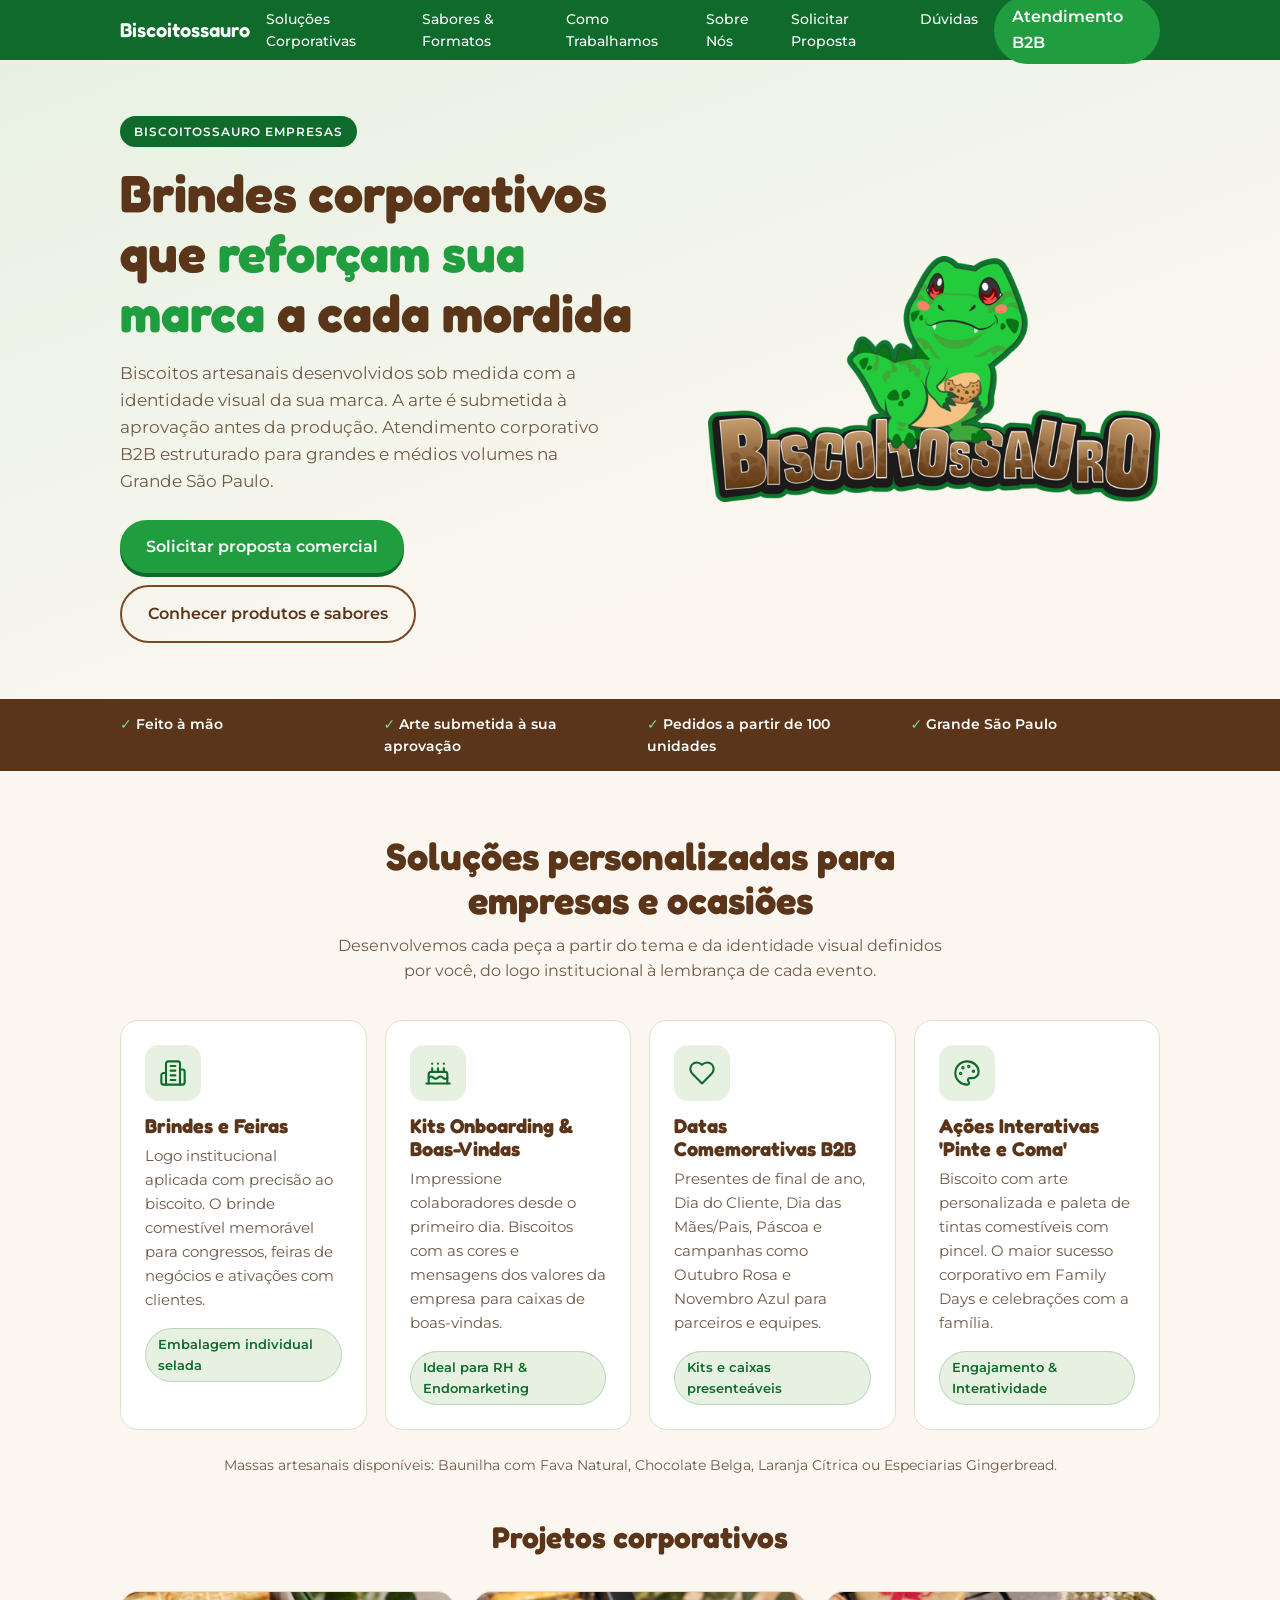
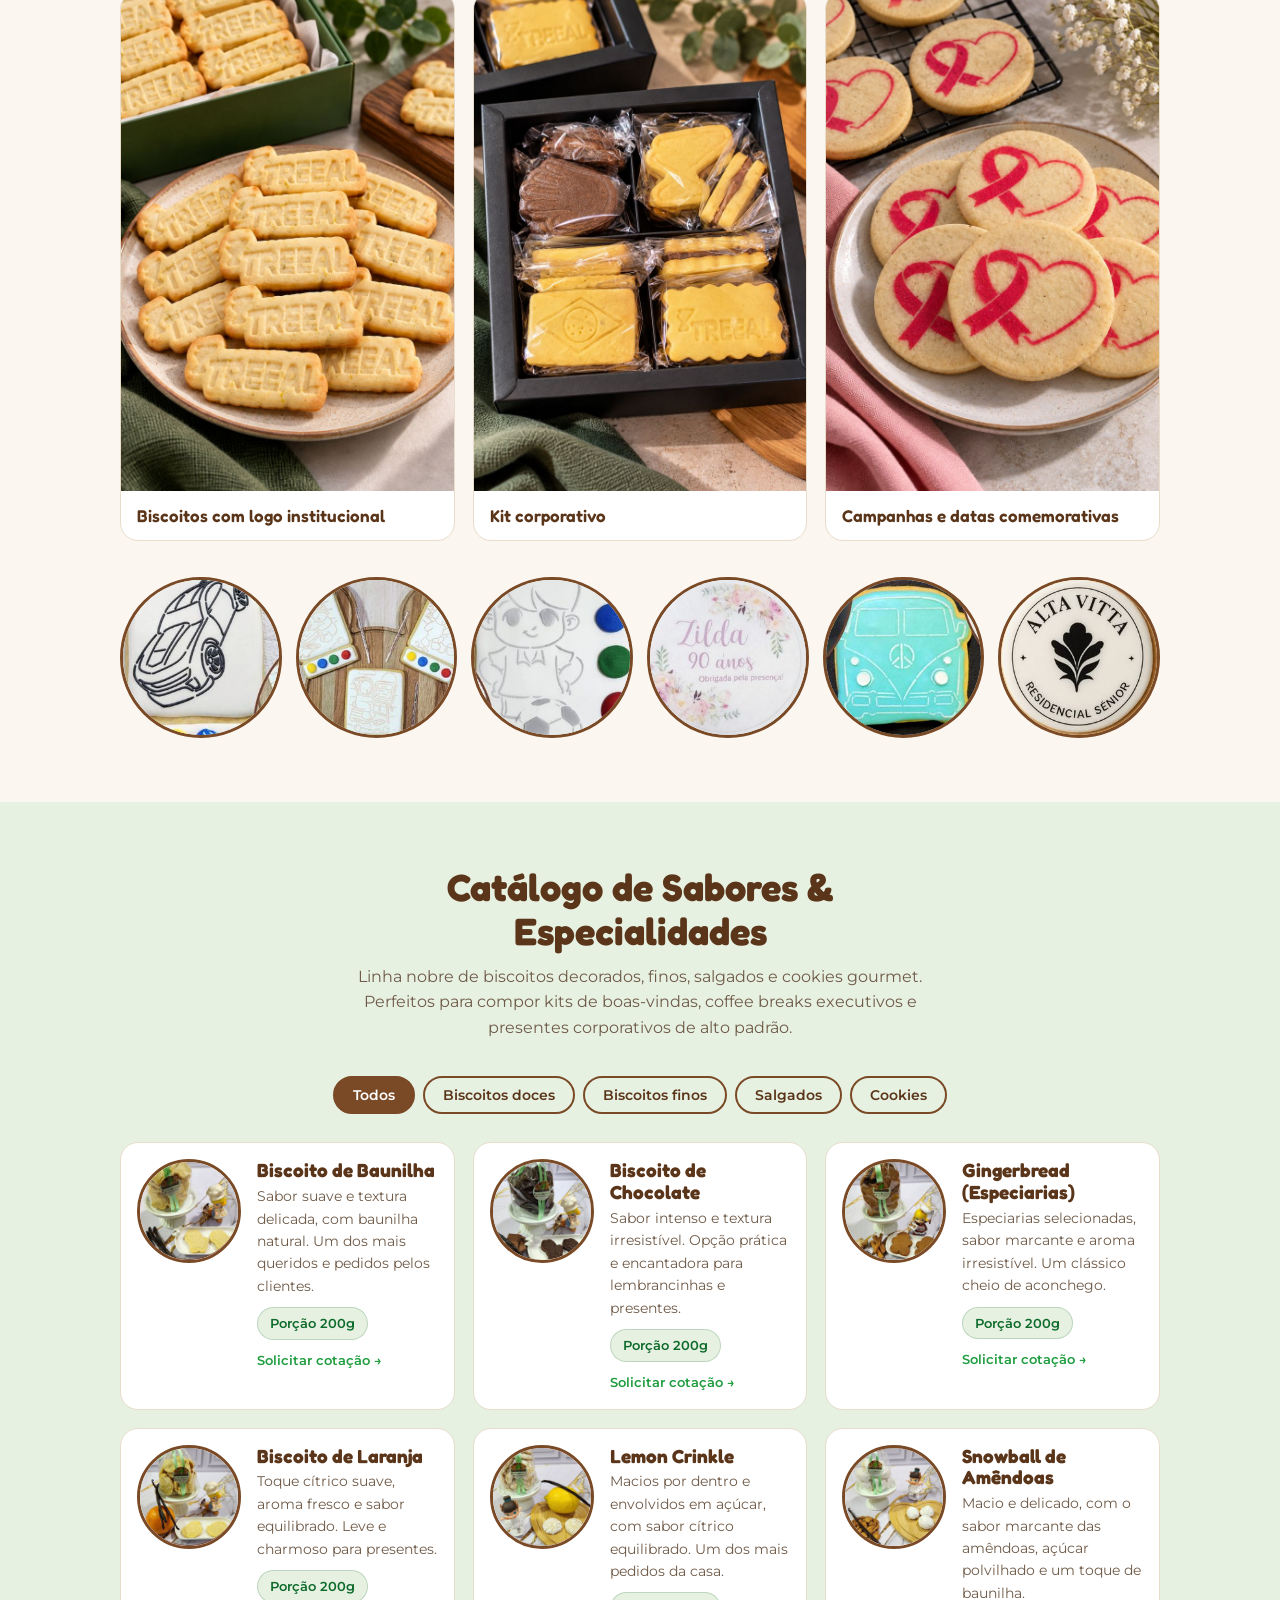
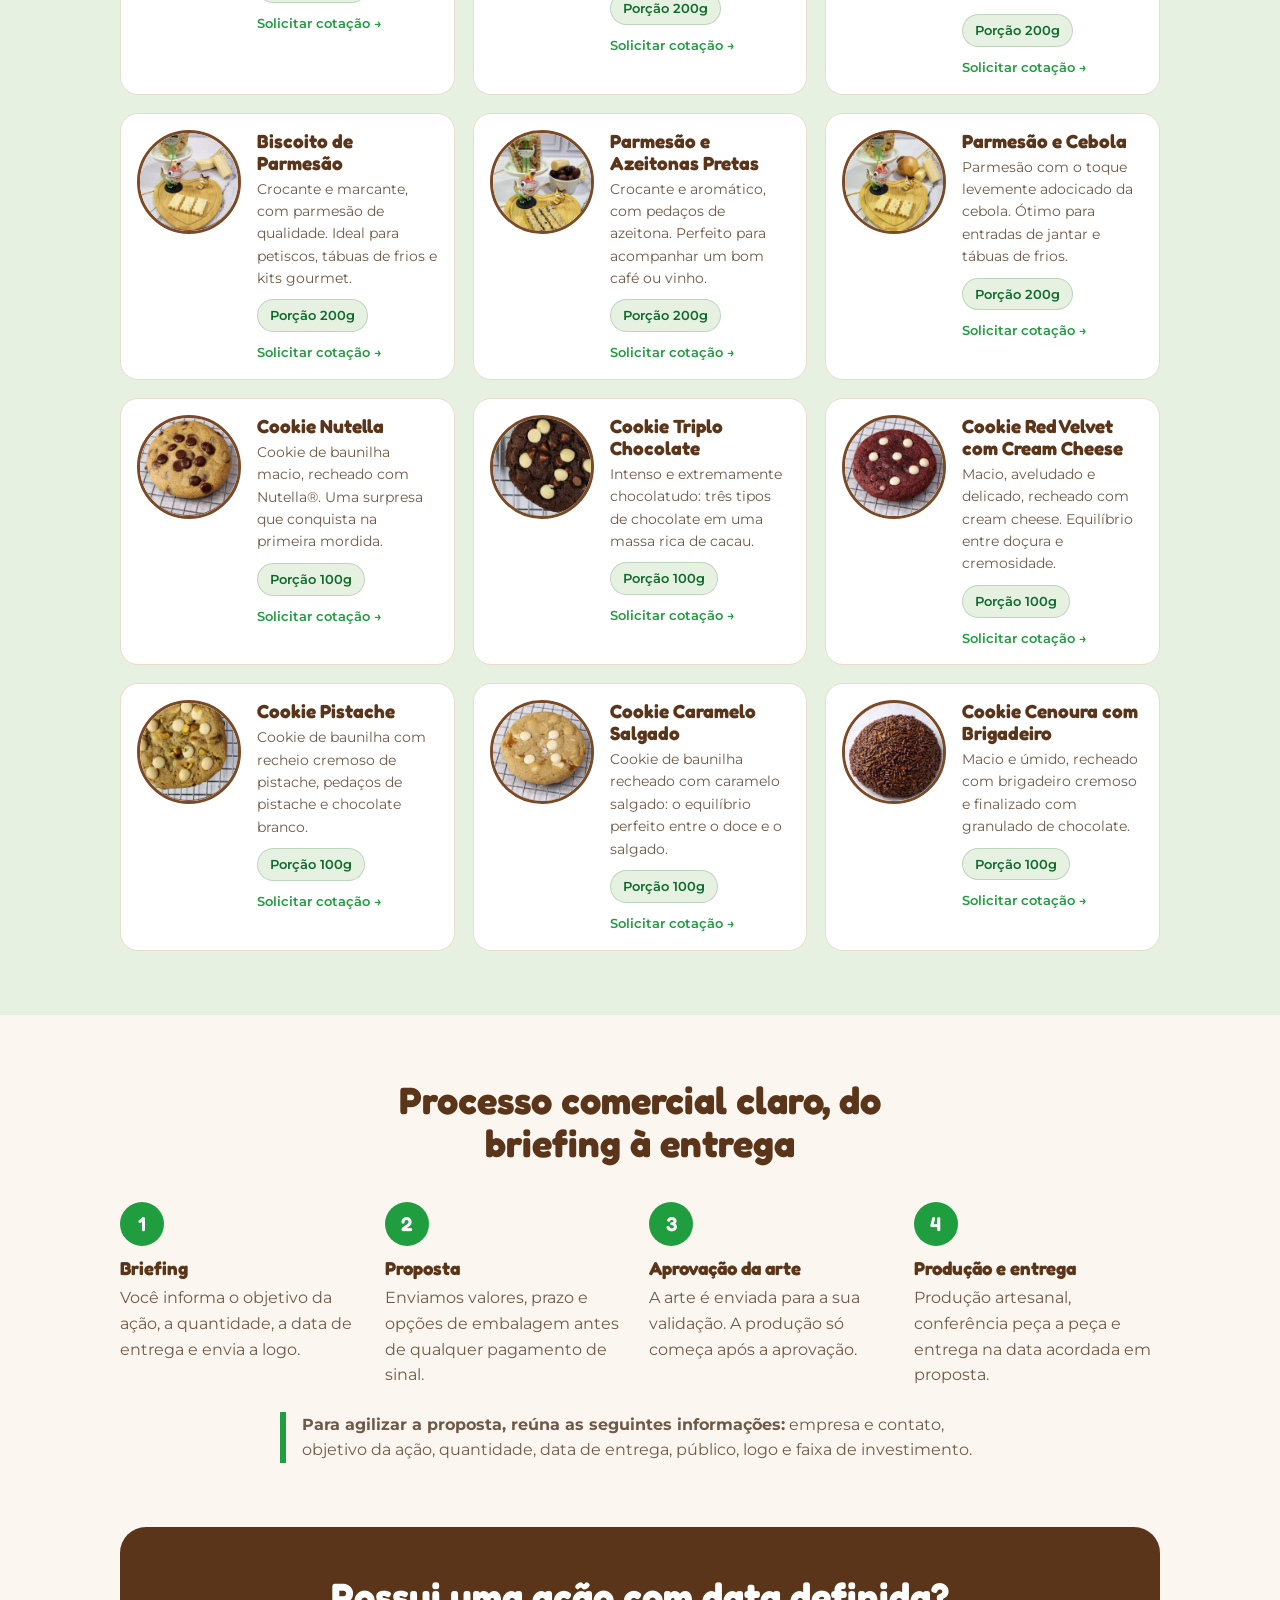
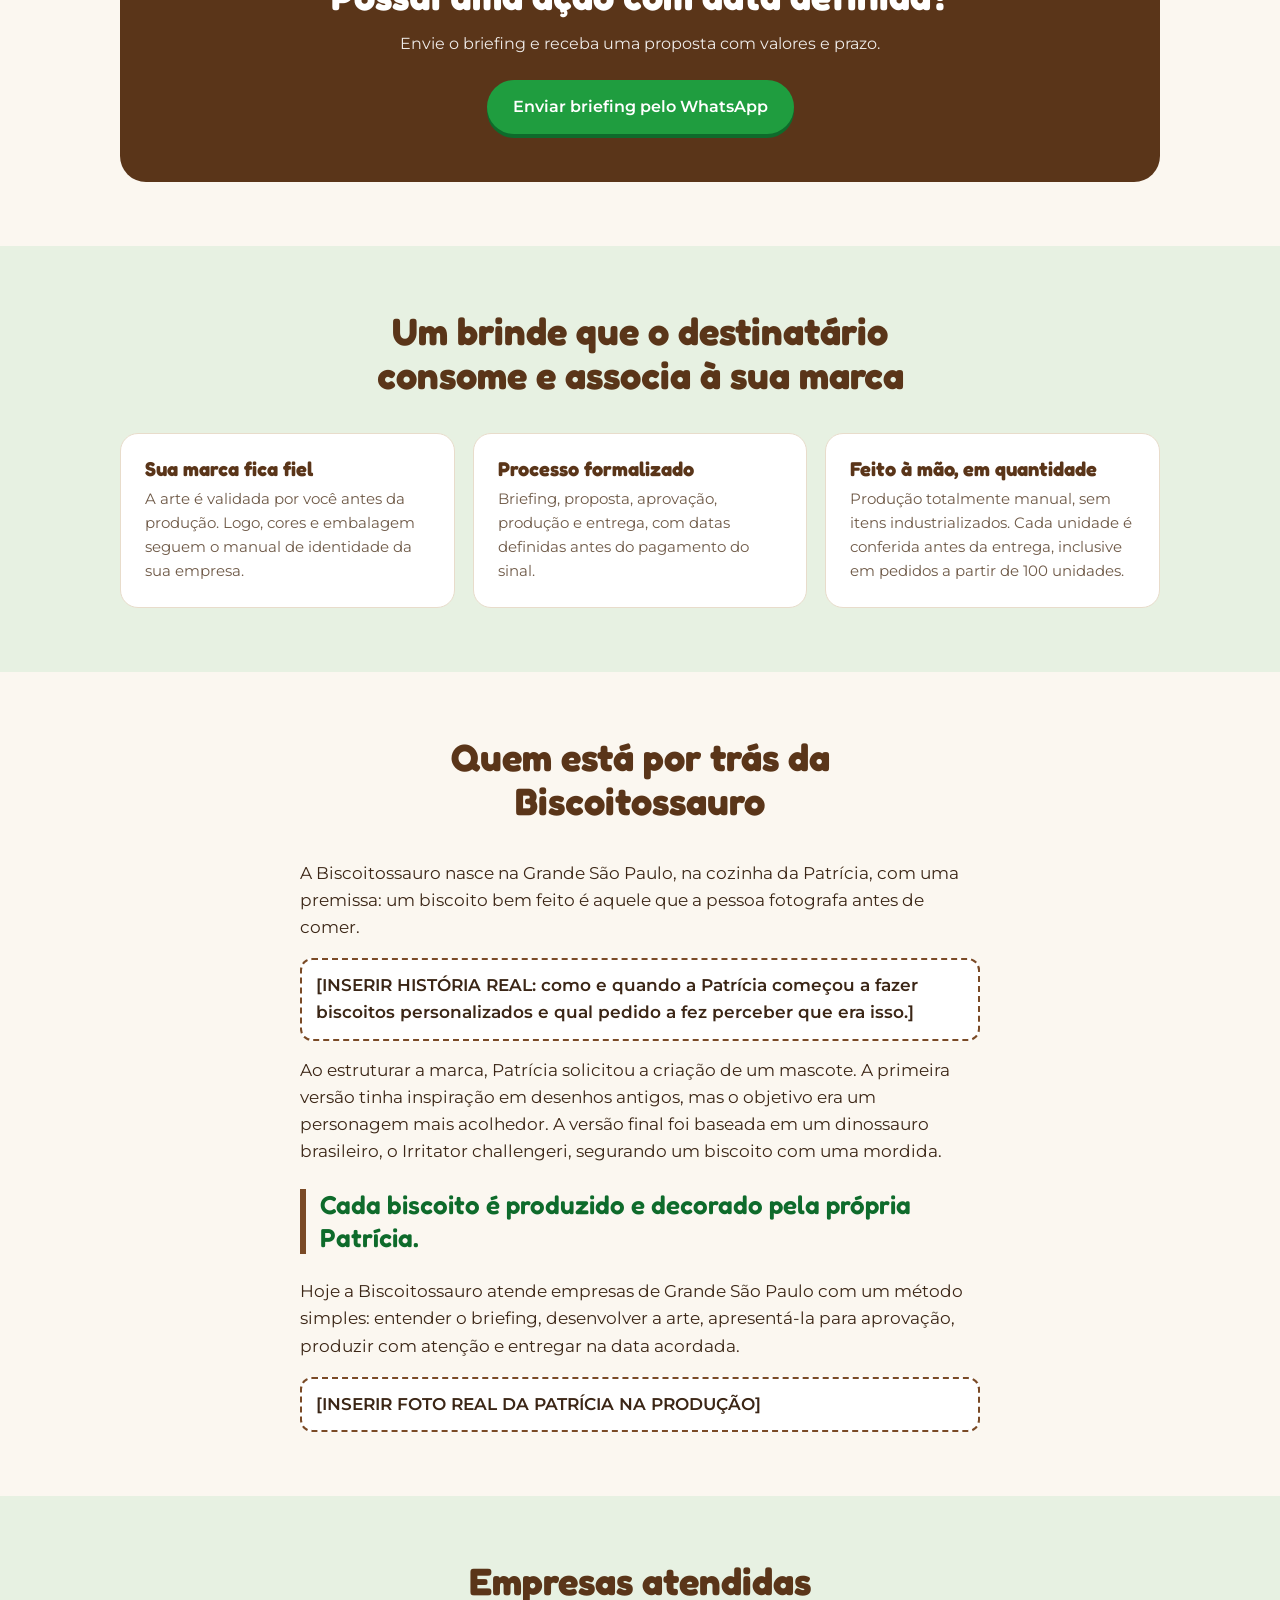
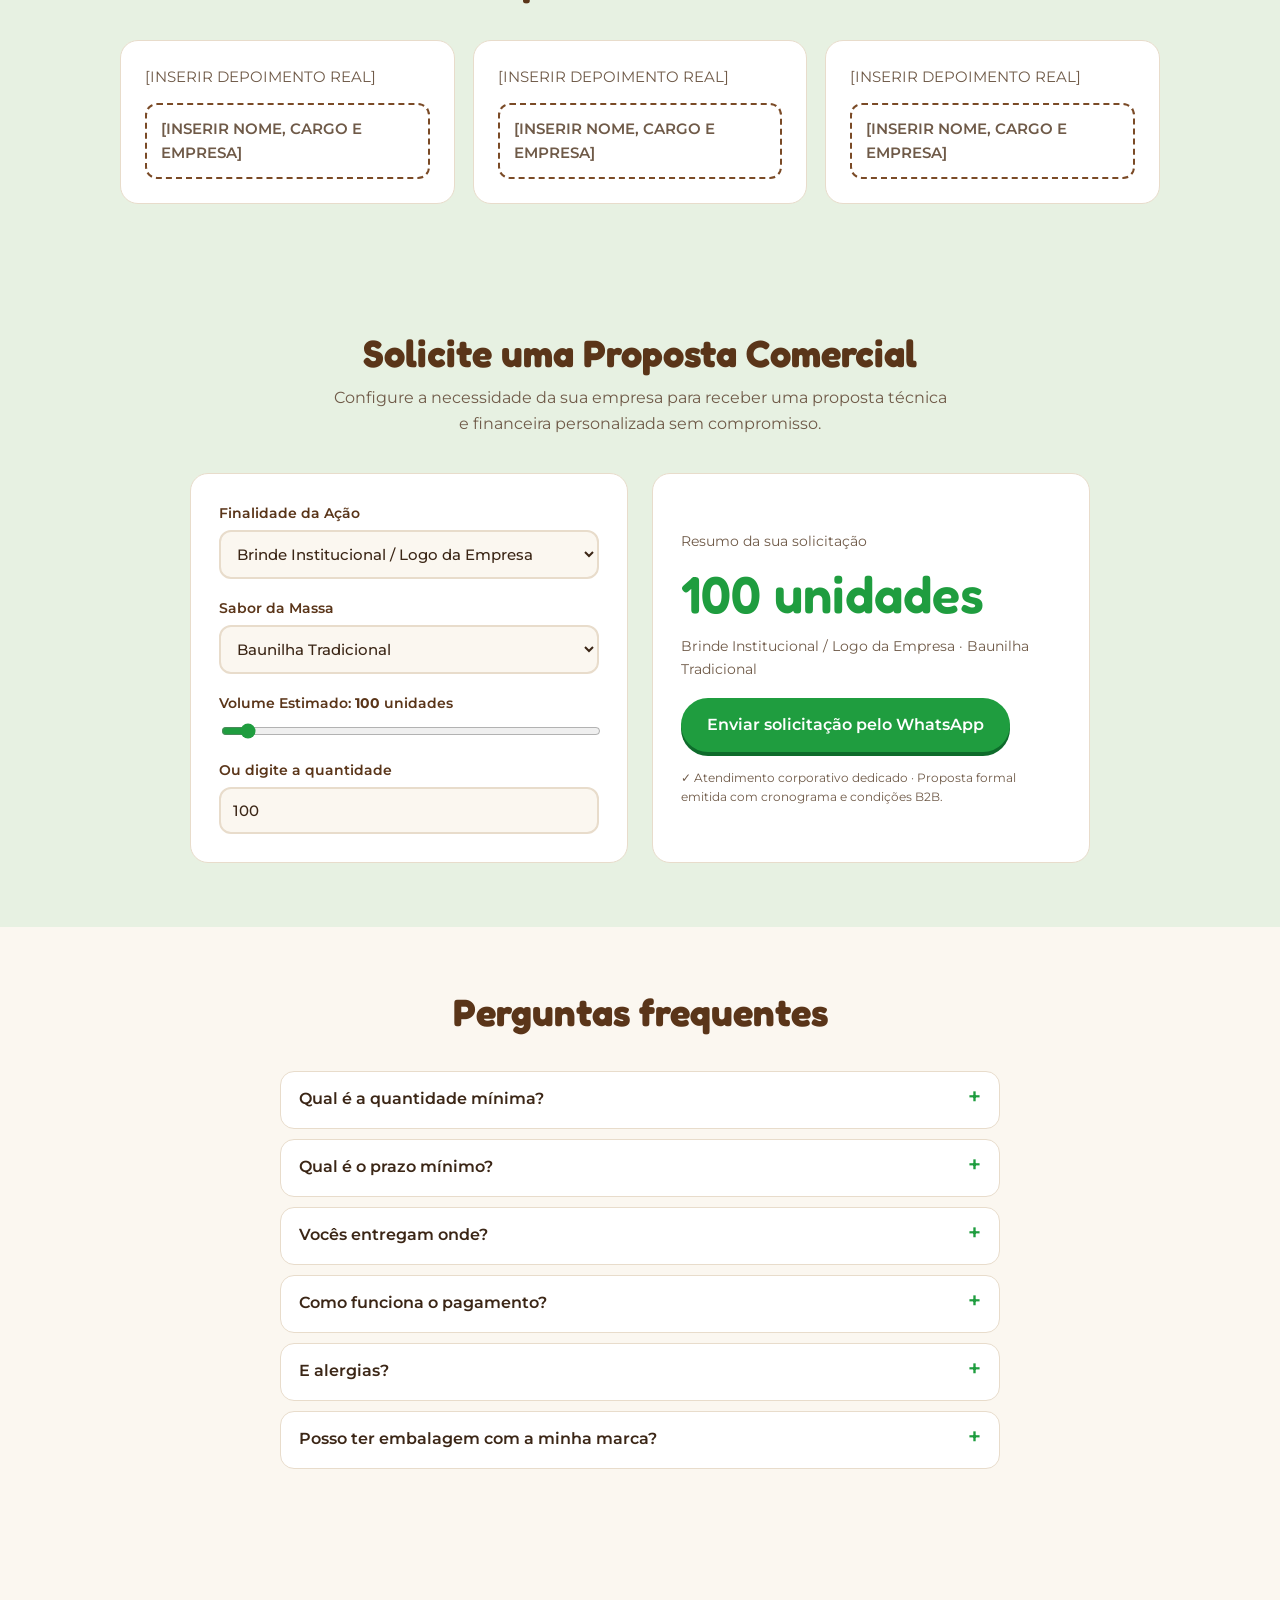
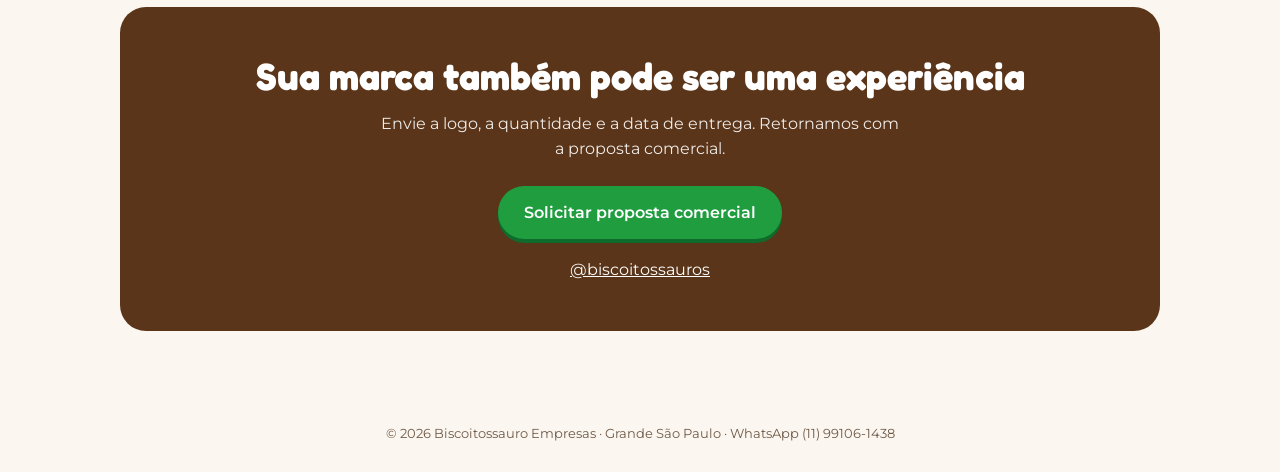
==== commit 2c57a0c1: "feat: transformar site em portal corporativo B2B sem precos/carrinho e focado na Grande Sao Paulo" ====
--- a/index.html
+++ b/index.html
@@ -5,7 +5,7 @@
 <meta name="theme-color" content="#0e6b2b">
 <meta name="viewport" content="width=device-width, initial-scale=1, viewport-fit=cover">
 <title>Biscoitossauro Empresas | Biscoitos artesanais personalizados</title>
-<meta name="description" content="Biscoitos artesanais com a identidade visual da sua empresa. Arte aprovada antes da produção, prazo formalizado em proposta. Osasco, Barueri e Alphaville.">
+<meta name="description" content="Biscoitos artesanais com a identidade visual da sua empresa. Arte aprovada antes da produção, prazo formalizado em proposta. Grande São Paulo.">
 <link rel="icon" href="data:image/svg+xml,<svg xmlns='http://www.w3.org/2000/svg' viewBox='0 0 100 100'><text y='.9em' font-size='90'>🍪</text></svg>">
 <link rel="preconnect" href="https://fonts.googleapis.com">
 <link rel="preconnect" href="https://fonts.gstatic.com" crossorigin>
@@ -104,30 +104,8 @@
   section{padding:48px 0}
 }
 
-/* carrinho */
-.cart-btn{background:rgba(255,255,255,.15);border:0;color:#fff;font:600 15px 'Montserrat',sans-serif;padding:8px 14px;border-radius:999px;cursor:pointer}
-.cart-btn span{background:#fff;color:var(--green2);border-radius:999px;padding:1px 8px;margin-left:4px}
-.item .add{background:var(--green);color:#fff;border:0;font:600 13px 'Montserrat',sans-serif;padding:7px 14px;border-radius:999px;cursor:pointer}
-.item .add:hover{background:var(--green2)}
-.overlay{position:fixed;inset:0;background:rgba(0,0,0,.45);opacity:0;pointer-events:none;transition:.2s;z-index:20}
-.overlay.open{opacity:1;pointer-events:auto}
-.drawer{position:fixed;top:0;right:0;bottom:0;width:min(400px,100%);background:var(--bg);z-index:21;display:flex;flex-direction:column;transform:translateX(100%);transition:.25s;box-shadow:-8px 0 30px rgba(0,0,0,.25)}
-.drawer.open{transform:none}
-.drawer-head{display:flex;justify-content:space-between;align-items:center;padding:18px 20px;background:var(--green2);color:#fff}
-.drawer-head h3{font-size:22px}
-.drawer-head button{background:none;border:0;color:#fff;font-size:22px;cursor:pointer}
-.drawer-list{flex:1;overflow:auto;padding:16px 20px}
-.empty{color:var(--muted);text-align:center;margin-top:40px}
-.line{display:flex;justify-content:space-between;gap:12px;padding:12px 0;border-bottom:1px solid var(--line)}
-.line b{display:block;font-size:14px;color:var(--brown2)}
-.line small{color:var(--muted)}
-.qty{display:flex;align-items:center;gap:8px;margin-top:6px}
-.qty button{width:28px;height:28px;border-radius:50%;border:2px solid var(--brown);background:transparent;color:var(--brown2);font-weight:700;cursor:pointer}
-.line .sub{font-weight:600;white-space:nowrap}
-.drawer-foot{padding:16px 20px calc(16px + env(safe-area-inset-bottom,0px));border-top:1px solid var(--line);display:flex;flex-direction:column;gap:12px}
-.drawer-foot .btn{text-align:center}
-.total-row{display:flex;justify-content:space-between;font-size:18px}
-.clear{background:none;border:0;color:var(--muted);text-decoration:underline;cursor:pointer;font:500 13px 'Montserrat',sans-serif}
+.tag-spec{display:inline-block;background:var(--soft);color:var(--green2);font-weight:600;font-size:13px;padding:5px 12px;border-radius:999px;border:1px solid rgba(14,107,43,.2)}
+.price{display:none}
 
 /* simulador */
 .sim{display:grid;grid-template-columns:1fr 1fr;gap:24px;max-width:900px;margin:0 auto}
@@ -143,13 +121,12 @@
 .sim-note{margin:6px 0 0;font-size:12px;color:var(--muted)}
 .sim-result .btn{text-align:center}
 .sim-result button.btn{cursor:pointer;background:transparent}
-@media(max-width:760px){.sim{grid-template-columns:1fr}.cart-btn{padding:8px 12px}}
+@media(max-width:760px){.sim{grid-template-columns:1fr}}
 
 /* ===== otimização para celular ===== */
 html{-webkit-text-size-adjust:100%}
 a,button,select,input{-webkit-tap-highlight-color:transparent;touch-action:manipulation}
 .fab{display:none}
-.cart-btn{min-height:44px}
 @media(max-width:760px){
   .brand{font-size:18px}
   header .wrap{height:56px;padding:0 14px}
@@ -172,14 +149,10 @@
   .item{padding:12px;gap:12px}
   .item img{width:84px;height:84px}
   .item h3{font-size:17px}
-  .item .add{min-height:40px;padding:8px 16px;font-size:14px}
   .sim-form,.sim-result{padding:20px}
   .sim select,.sim input[type=number]{font-size:16px;min-height:48px}
   .sim input[type=range]{height:36px}
   .sim-result .btn{width:100%}
-  .qty button{width:40px;height:40px;font-size:18px}
-  .drawer{width:100%;height:100dvh}
-  .line{padding:14px 0}
   .contact{padding:36px 18px;border-radius:20px}
   .contact .btn{width:100%}
   footer{padding-bottom:96px}
@@ -191,19 +164,8 @@
 .sim label,.sim select,.sim input{min-width:0;max-width:100%}
 @media(max-width:760px){.sim{grid-template-columns:minmax(0,1fr)}}
 
-.drawer{visibility:hidden;transition:transform .25s,visibility 0s .25s}
-.drawer.open{visibility:visible;transition-delay:0s}
 .sim label>span b{display:inline}
 
-/* carrinho em seção (sem gaveta) */
-.cart-btn{display:inline-flex;align-items:center;text-decoration:none}
-.cart-box{background:var(--card);border:1px solid var(--line);border-radius:18px;padding:20px;max-width:640px;margin:0 auto}
-.cart-foot{display:flex;flex-direction:column;gap:12px;margin-top:16px;padding-top:16px;border-top:1px solid var(--line)}
-.cart-foot .btn{text-align:center;justify-content:center}
-.toast{position:fixed;left:14px;right:14px;bottom:calc(76px + env(safe-area-inset-bottom,0px));z-index:30;background:var(--brown2);color:#fff;padding:12px 16px;border-radius:14px;font-size:14px;text-align:center;opacity:0;transform:translateY(12px);pointer-events:none;transition:.2s}
-.toast a{color:#fff;font-weight:700;text-decoration:underline}
-.toast.show{opacity:1;transform:none;pointer-events:auto}
-@media(prefers-color-scheme:dark){.toast,.toast a{color:#1b130c}}
 .fab{transition:opacity .2s}
 .fab.off{opacity:0;pointer-events:none}
 @media(min-width:761px){.toast{left:auto;right:20px;bottom:20px;max-width:340px}}
@@ -247,15 +209,14 @@
   <div class="wrap">
     <a class="brand" href="#inicio">Biscoitossauro</a>
     <nav id="nav">
-      <a href="#personalizados">Soluções</a>
-      <a href="#cardapio">Cardápio</a>
-      <a href="#como">Como funciona</a>
-      <a href="#sobre">Sobre</a>
-      <a href="#simulador">Orçamento</a>
+      <a href="#personalizados">Soluções Corporativas</a>
+      <a href="#cardapio">Sabores & Formatos</a>
+      <a href="#como">Como Trabalhamos</a>
+      <a href="#sobre">Sobre Nós</a>
+      <a href="#orcamento">Solicitar Proposta</a>
       <a href="#faq">Dúvidas</a>
     </nav>
-    <a class="btn sm" href="https://wa.me/5511991061438?text=Ol%C3%A1%21%20Gostaria%20de%20solicitar%20uma%20proposta%20comercial%20de%20biscoitos%20personalizados%20para%20a%20minha%20empresa." target="_blank" rel="noopener">Solicitar proposta</a>
-    <a class="cart-btn" id="cartBtn" href="#carrinho" aria-label="Ver carrinho">🛒 <span id="cartCount">0</span></a>
+    <a class="btn sm" href="https://wa.me/5511991061438?text=Ol%C3%A1%21%20Gostaria%20de%20solicitar%20uma%20proposta%20comercial%20de%20biscoitos%20personalizados%20para%20a%20minha%20empresa." target="_blank" rel="noopener">Atendimento B2B</a>
     <button class="menu-btn" id="menuBtn" aria-label="Abrir menu" aria-expanded="false">☰</button>
   </div>
 </header>
@@ -265,17 +226,17 @@
     <div>
       <span class="tag">Biscoitossauro Empresas</span>
       <h1>Brindes corporativos que <span>reforçam sua marca</span> a cada mordida</h1>
-      <p>Biscoitos artesanais com a logo, as cores e o tema da sua empresa. A arte é submetida à sua aprovação antes da produção. Atendimento corporativo a partir de 100 unidades, em Osasco, Barueri e Alphaville.</p>
+      <p>Biscoitos artesanais desenvolvidos sob medida com a identidade visual da sua marca. A arte é submetida à aprovação antes da produção. Atendimento corporativo B2B estruturado para grandes e médios volumes na Grande São Paulo.</p>
       <div class="cta">
         <a class="btn" href="https://wa.me/5511991061438?text=Ol%C3%A1%21%20Gostaria%20de%20solicitar%20uma%20proposta%20comercial%20de%20biscoitos%20personalizados%20para%20a%20minha%20empresa." target="_blank" rel="noopener">Solicitar proposta comercial</a>
-        <a class="btn alt" href="#cardapio">Ver cardápio</a>
+        <a class="btn alt" href="#cardapio">Conhecer produtos e sabores</a>
       </div>
     </div>
     <img src="[data-uri]" alt="Logo Biscoitossauro, dinossauro verde segurando um biscoito">
   </div>
 </div>
 
-<div class="strip"><div class="wrap"><ul><li>Feito à mão</li><li>Arte submetida à sua aprovação</li><li>Pedidos a partir de 100 unidades</li><li>Osasco, Barueri e Alphaville</li></ul></div></div>
+<div class="strip"><div class="wrap"><ul><li>Feito à mão</li><li>Arte submetida à sua aprovação</li><li>Pedidos a partir de 100 unidades</li><li>Grande São Paulo</li></ul></div></div>
 
 <section id="personalizados">
   <div class="wrap">
@@ -284,12 +245,12 @@
       <p>Desenvolvemos cada peça a partir do tema e da identidade visual definidos por você, do logo institucional à lembrança de cada evento.</p>
     </div>
     <div class="grid">
-      <div class="card"><div class="ico"><svg viewBox="0 0 24 24" fill="none" stroke="currentColor" stroke-width="1.8" stroke-linecap="round" stroke-linejoin="round" aria-hidden="true"><path d="M6 22V4a2 2 0 0 1 2-2h8a2 2 0 0 1 2 2v18Z"/><path d="M6 12H4a2 2 0 0 0-2 2v6a2 2 0 0 0 2 2h2"/><path d="M18 9h2a2 2 0 0 1 2 2v9a2 2 0 0 1-2 2h-2"/><path d="M10 6h4M10 10h4M10 14h4M10 18h4"/></svg></div><h3>Corporativos</h3><p>Logo institucional aplicada ao biscoito, para eventos, brindes, ações com clientes, endomarketing e datas comemorativas.</p><span class="price">a partir de R$ 10,00</span></div>
-      <div class="card"><div class="ico"><svg viewBox="0 0 24 24" fill="none" stroke="currentColor" stroke-width="1.8" stroke-linecap="round" stroke-linejoin="round" aria-hidden="true"><path d="M20 21v-8a2 2 0 0 0-2-2H6a2 2 0 0 0-2 2v8"/><path d="M4 16s.5-1 2-1 2.5 2 4 2 2.5-2 4-2 2.5 2 4 2 2-1 2-1"/><path d="M2 21h20"/><path d="M7 8v3M12 8v3M17 8v3"/><path d="M7 4h.01M12 4h.01M17 4h.01"/></svg></div><h3>Aniversários e festas</h3><p>Lembrancinhas com nome, idade e tema da festa, embaladas e amarradas com fita.</p><span class="price">a partir de R$ 10,00</span></div>
-      <div class="card"><div class="ico"><svg viewBox="0 0 24 24" fill="none" stroke="currentColor" stroke-width="1.8" stroke-linecap="round" stroke-linejoin="round" aria-hidden="true"><path d="M19 14c1.49-1.46 3-3.21 3-5.5A5.5 5.5 0 0 0 16.5 3c-1.76 0-3 .5-4.5 2-1.5-1.5-2.74-2-4.5-2A5.5 5.5 0 0 0 2 8.5c0 2.3 1.5 4.05 3 5.5l7 7Z"/></svg></div><h3>Nascimentos e chás</h3><p>Lembranças delicadas para maternidade, chá de bebê e chá revelação.</p><span class="price">a partir de R$ 10,00</span></div>
-      <div class="card"><div class="ico"><svg viewBox="0 0 24 24" fill="none" stroke="currentColor" stroke-width="1.8" stroke-linecap="round" stroke-linejoin="round" aria-hidden="true"><circle cx="13.5" cy="6.5" r=".6"/><circle cx="17.5" cy="10.5" r=".6"/><circle cx="8.5" cy="7.5" r=".6"/><circle cx="6.5" cy="12.5" r=".6"/><path d="M12 2C6.5 2 2 6.5 2 12s4.5 10 10 10c.93 0 1.65-.75 1.65-1.69 0-.44-.18-.84-.44-1.13-.29-.29-.44-.65-.44-1.12a1.64 1.64 0 0 1 1.67-1.67h2c3.05 0 5.55-2.5 5.55-5.55C21.97 6.01 17.46 2 12 2z"/></svg></div><h3>Pinte e Coma</h3><p>Biscoito com desenho e tintas comestíveis, pincel incluso. Ideal para a diversão dos pequenos.</p><span class="price">a partir de R$ 15,00</span></div>
-    </div>
-    <p class="note">Valores por unidade. Sabores da massa: Baunilha, Chocolate, Laranja ou Gingerbread.</p>
+      <div class="card"><div class="ico"><svg viewBox="0 0 24 24" fill="none" stroke="currentColor" stroke-width="1.8" stroke-linecap="round" stroke-linejoin="round" aria-hidden="true"><path d="M6 22V4a2 2 0 0 1 2-2h8a2 2 0 0 1 2 2v18Z"/><path d="M6 12H4a2 2 0 0 0-2 2v6a2 2 0 0 0 2 2h2"/><path d="M18 9h2a2 2 0 0 1 2 2v9a2 2 0 0 1-2 2h-2"/><path d="M10 6h4M10 10h4M10 14h4M10 18h4"/></svg></div><h3>Brindes e Feiras</h3><p>Logo institucional aplicada com precisão ao biscoito. O brinde comestível memorável para congressos, feiras de negócios e ativações com clientes.</p><span class="tag-spec">Embalagem individual selada</span></div>
+      <div class="card"><div class="ico"><svg viewBox="0 0 24 24" fill="none" stroke="currentColor" stroke-width="1.8" stroke-linecap="round" stroke-linejoin="round" aria-hidden="true"><path d="M20 21v-8a2 2 0 0 0-2-2H6a2 2 0 0 0-2 2v8"/><path d="M4 16s.5-1 2-1 2.5 2 4 2 2.5-2 4-2 2.5 2 4 2 2-1 2-1"/><path d="M2 21h20"/><path d="M7 8v3M12 8v3M17 8v3"/><path d="M7 4h.01M12 4h.01M17 4h.01"/></svg></div><h3>Kits Onboarding & Boas-Vindas</h3><p>Impressione colaboradores desde o primeiro dia. Biscoitos com as cores e mensagens dos valores da empresa para caixas de boas-vindas.</p><span class="tag-spec">Ideal para RH & Endomarketing</span></div>
+      <div class="card"><div class="ico"><svg viewBox="0 0 24 24" fill="none" stroke="currentColor" stroke-width="1.8" stroke-linecap="round" stroke-linejoin="round" aria-hidden="true"><path d="M19 14c1.49-1.46 3-3.21 3-5.5A5.5 5.5 0 0 0 16.5 3c-1.76 0-3 .5-4.5 2-1.5-1.5-2.74-2-4.5-2A5.5 5.5 0 0 0 2 8.5c0 2.3 1.5 4.05 3 5.5l7 7Z"/></svg></div><h3>Datas Comemorativas B2B</h3><p>Presentes de final de ano, Dia do Cliente, Dia das Mães/Pais, Páscoa e campanhas como Outubro Rosa e Novembro Azul para parceiros e equipes.</p><span class="tag-spec">Kits e caixas presenteáveis</span></div>
+      <div class="card"><div class="ico"><svg viewBox="0 0 24 24" fill="none" stroke="currentColor" stroke-width="1.8" stroke-linecap="round" stroke-linejoin="round" aria-hidden="true"><circle cx="13.5" cy="6.5" r=".6"/><circle cx="17.5" cy="10.5" r=".6"/><circle cx="8.5" cy="7.5" r=".6"/><circle cx="6.5" cy="12.5" r=".6"/><path d="M12 2C6.5 2 2 6.5 2 12s4.5 10 10 10c.93 0 1.65-.75 1.65-1.69 0-.44-.18-.84-.44-1.13-.29-.29-.44-.65-.44-1.12a1.64 1.64 0 0 1 1.67-1.67h2c3.05 0 5.55-2.5 5.55-5.55C21.97 6.01 17.46 2 12 2z"/></svg></div><h3>Ações Interativas 'Pinte e Coma'</h3><p>Biscoito com arte personalizada e paleta de tintas comestíveis com pincel. O maior sucesso corporativo em Family Days e celebrações com a família.</p><span class="tag-spec">Engajamento & Interatividade</span></div>
+    </div>
+    <p class="note">Massas artesanais disponíveis: Baunilha com Fava Natural, Chocolate Belga, Laranja Cítrica ou Especiarias Gingerbread.</p>
     <h3 class="showcase-title">Projetos corporativos</h3>
 <div class="showcase">
 <figure><img src="[data-uri]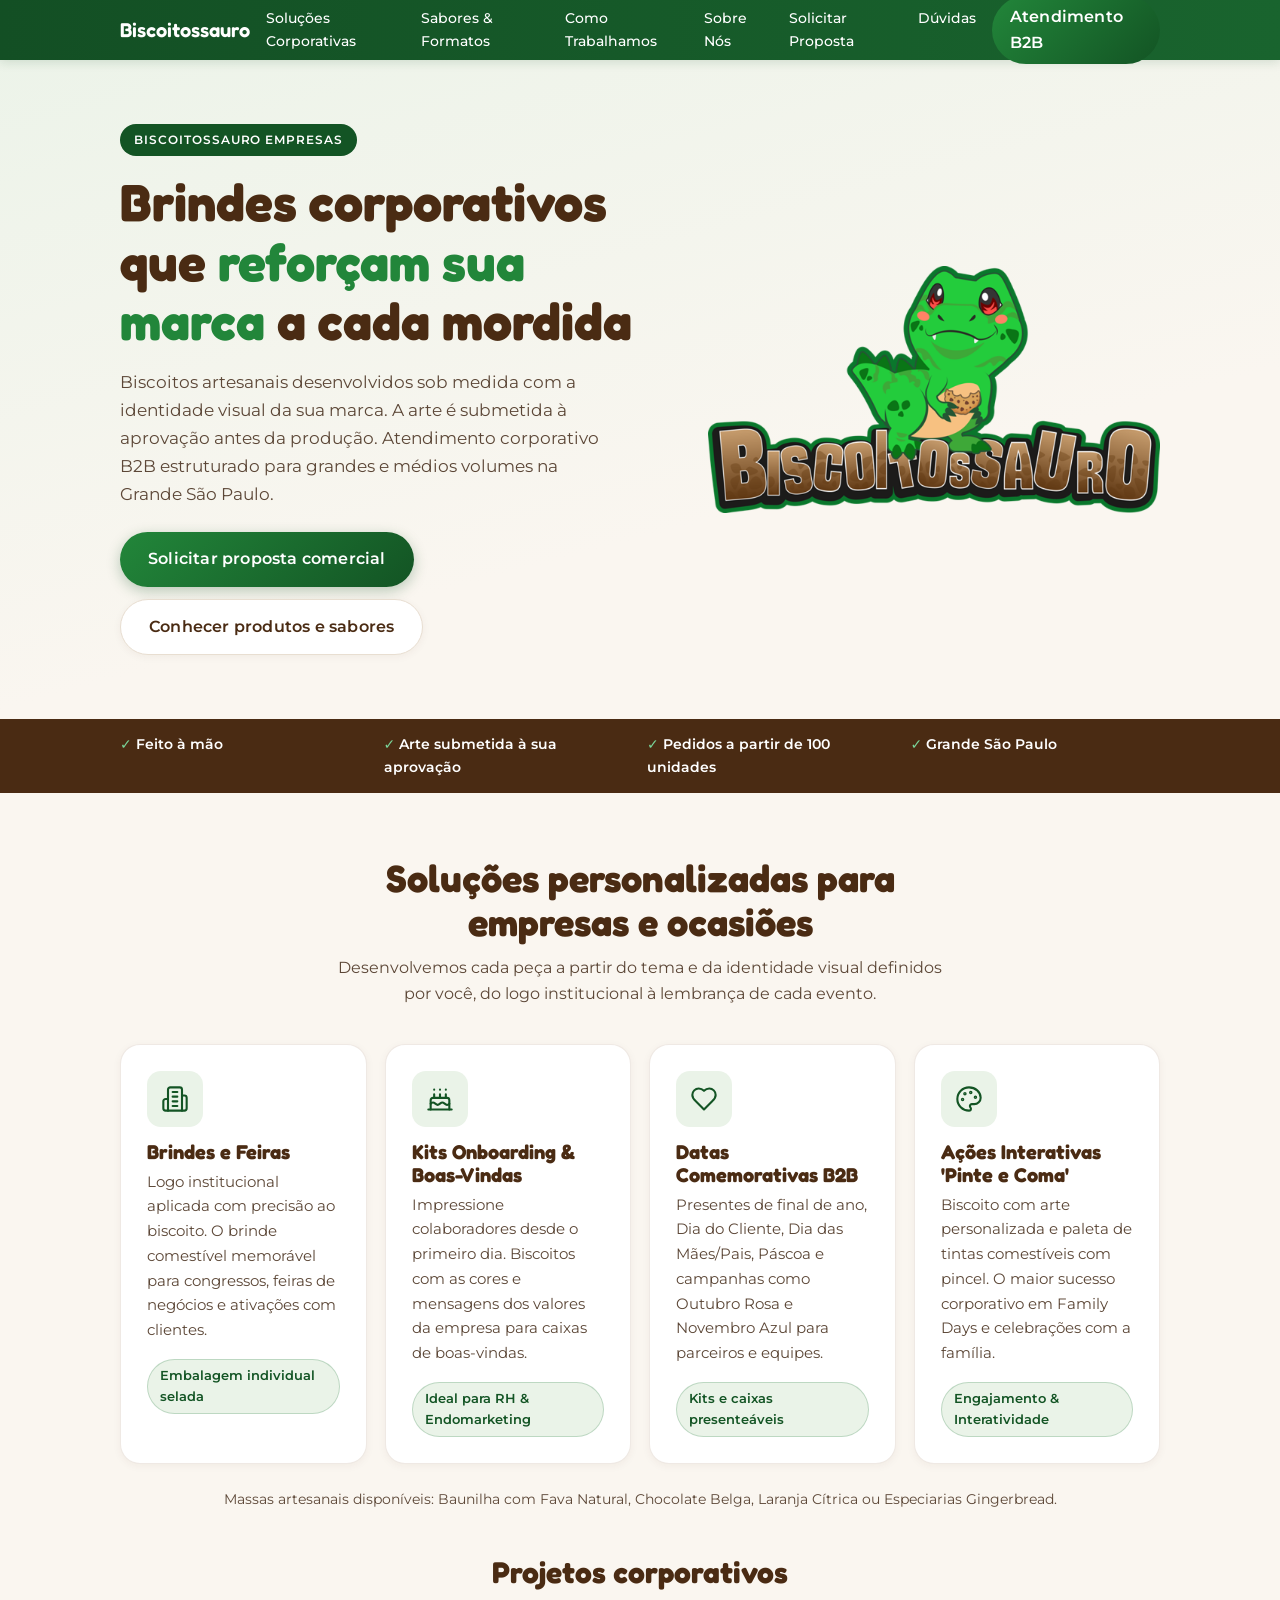
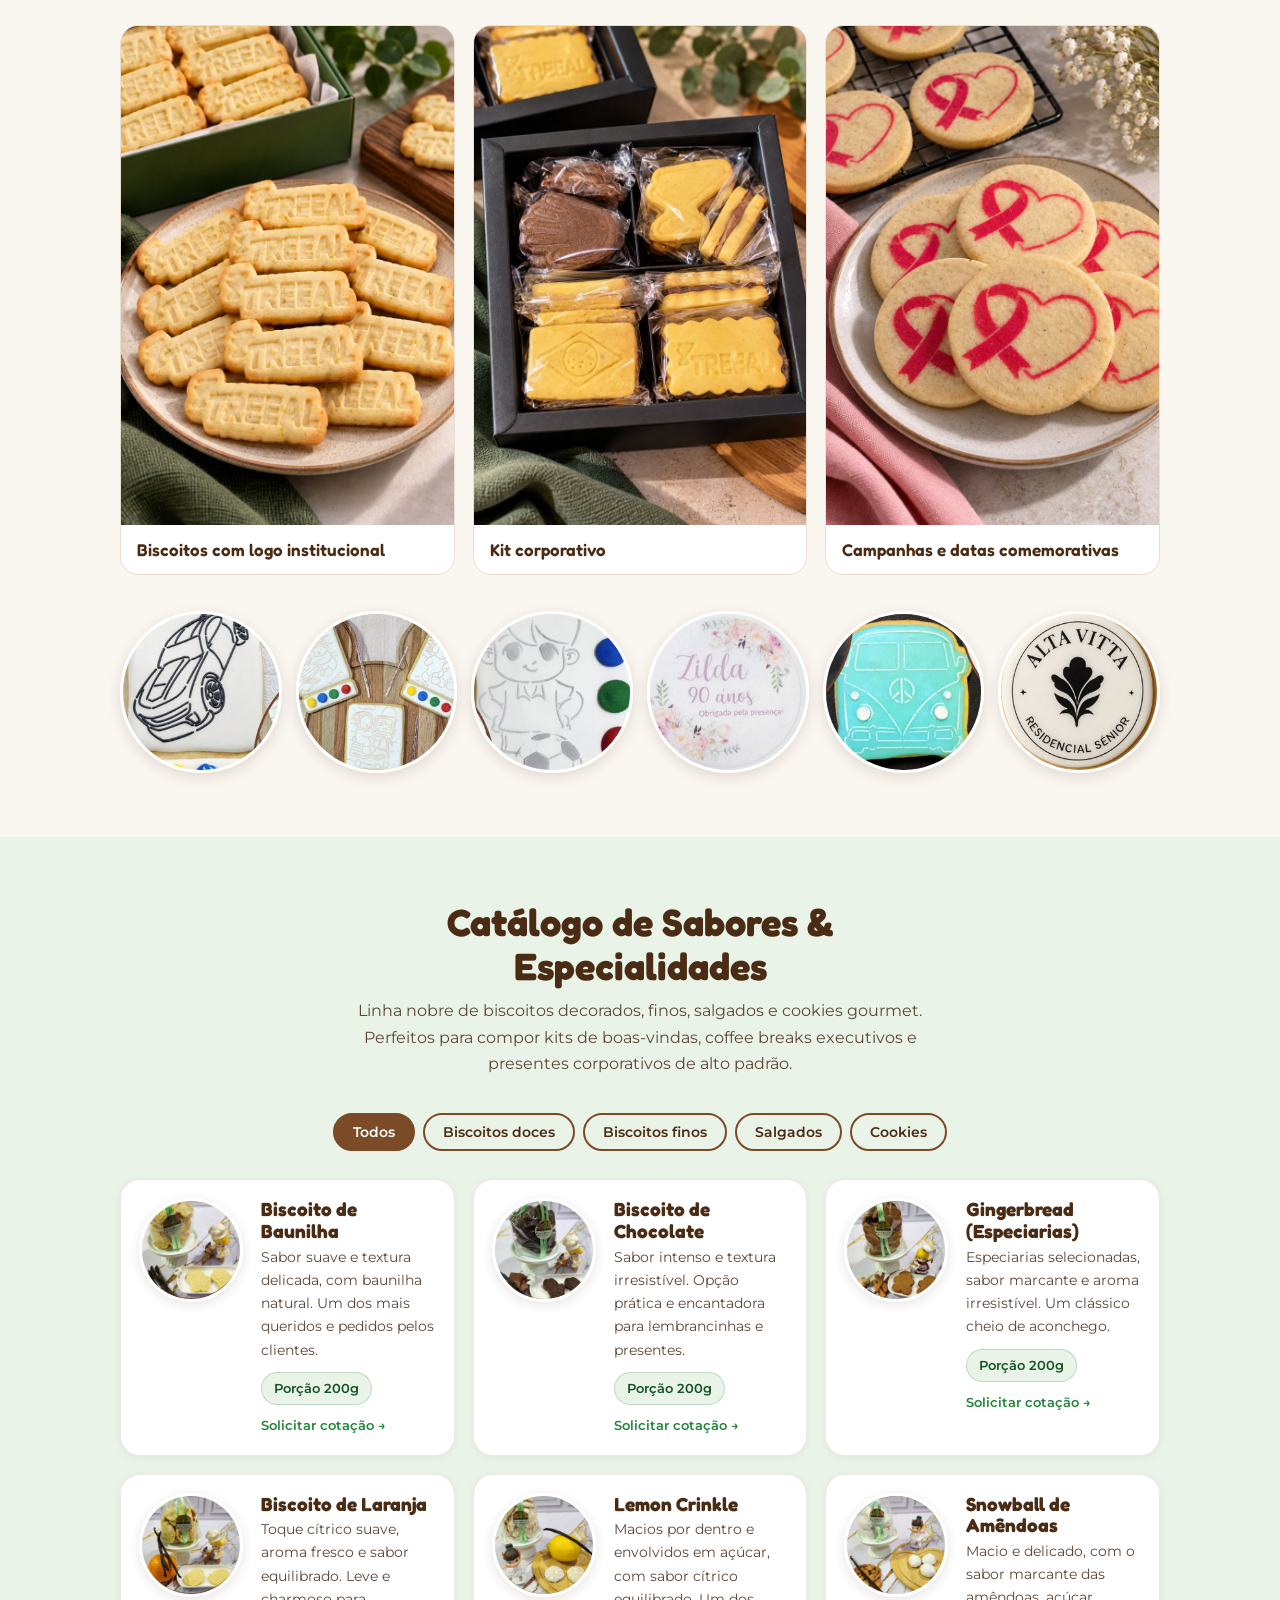
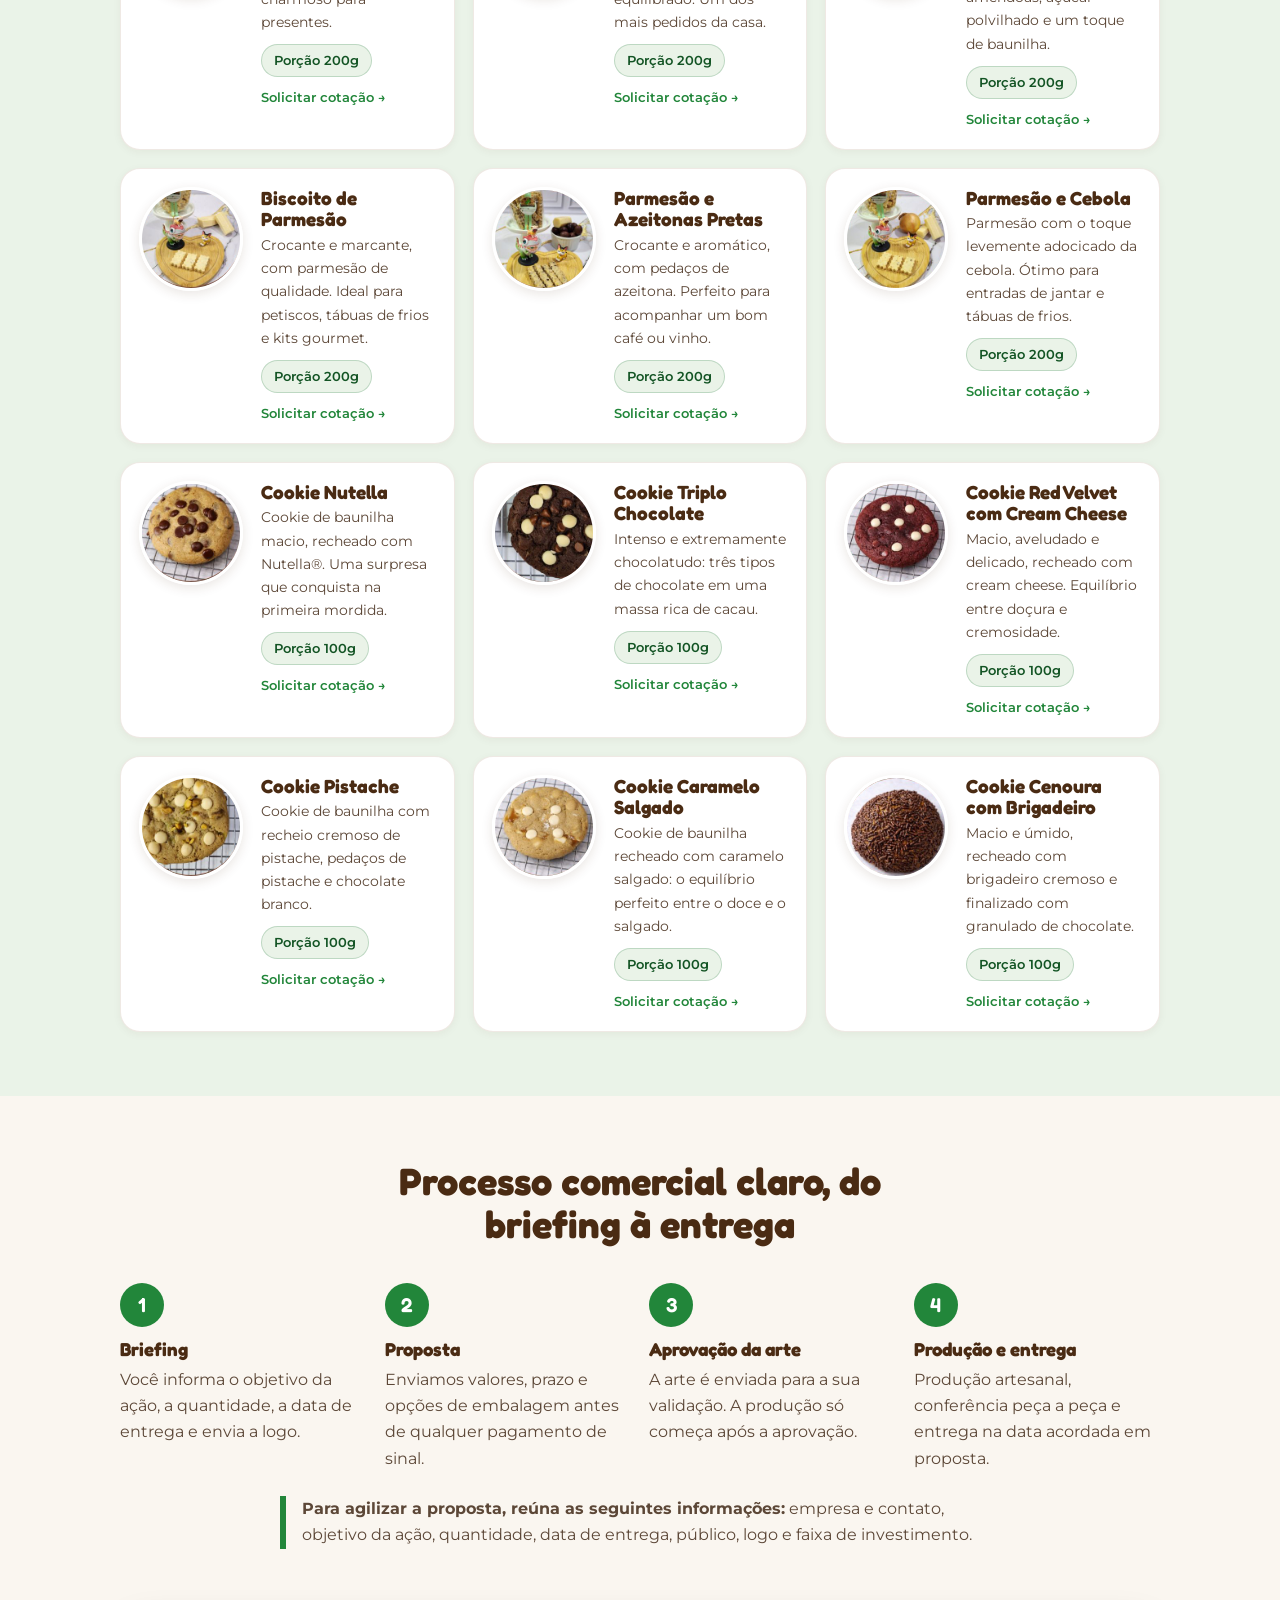
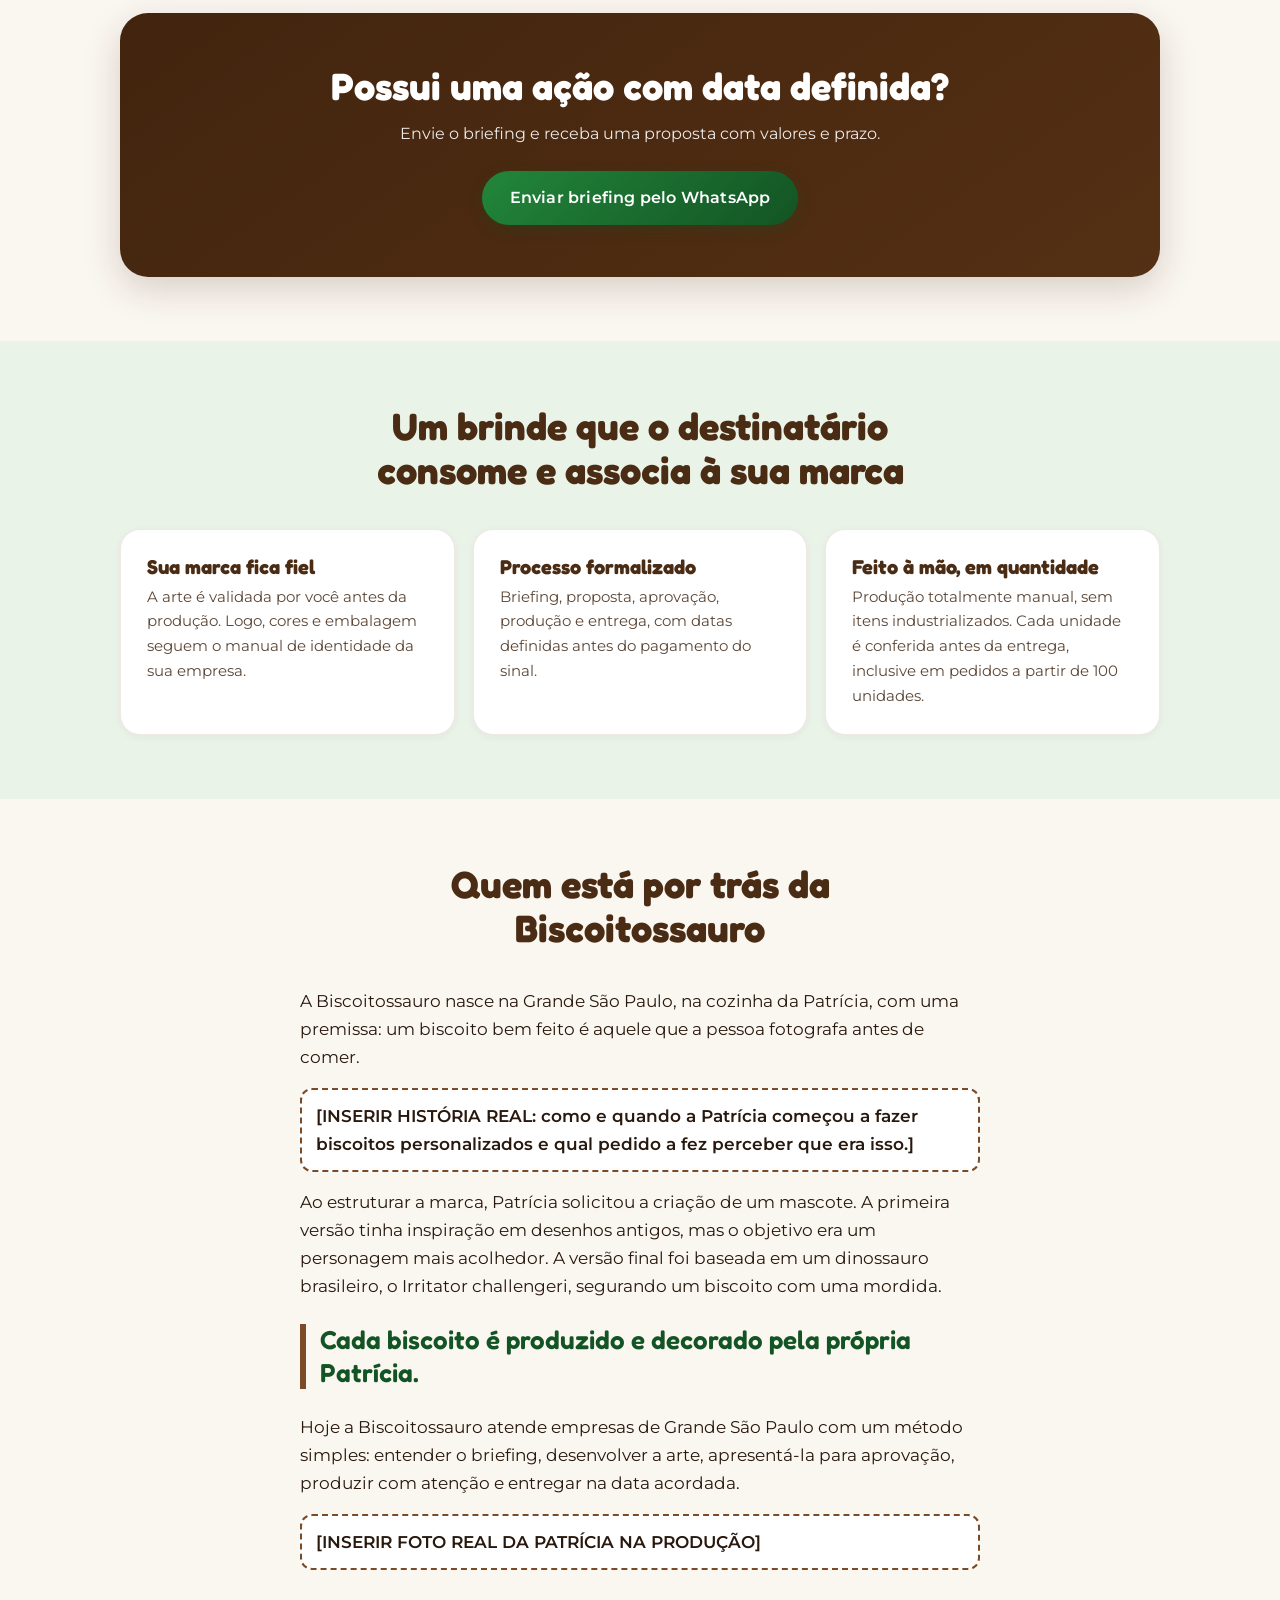
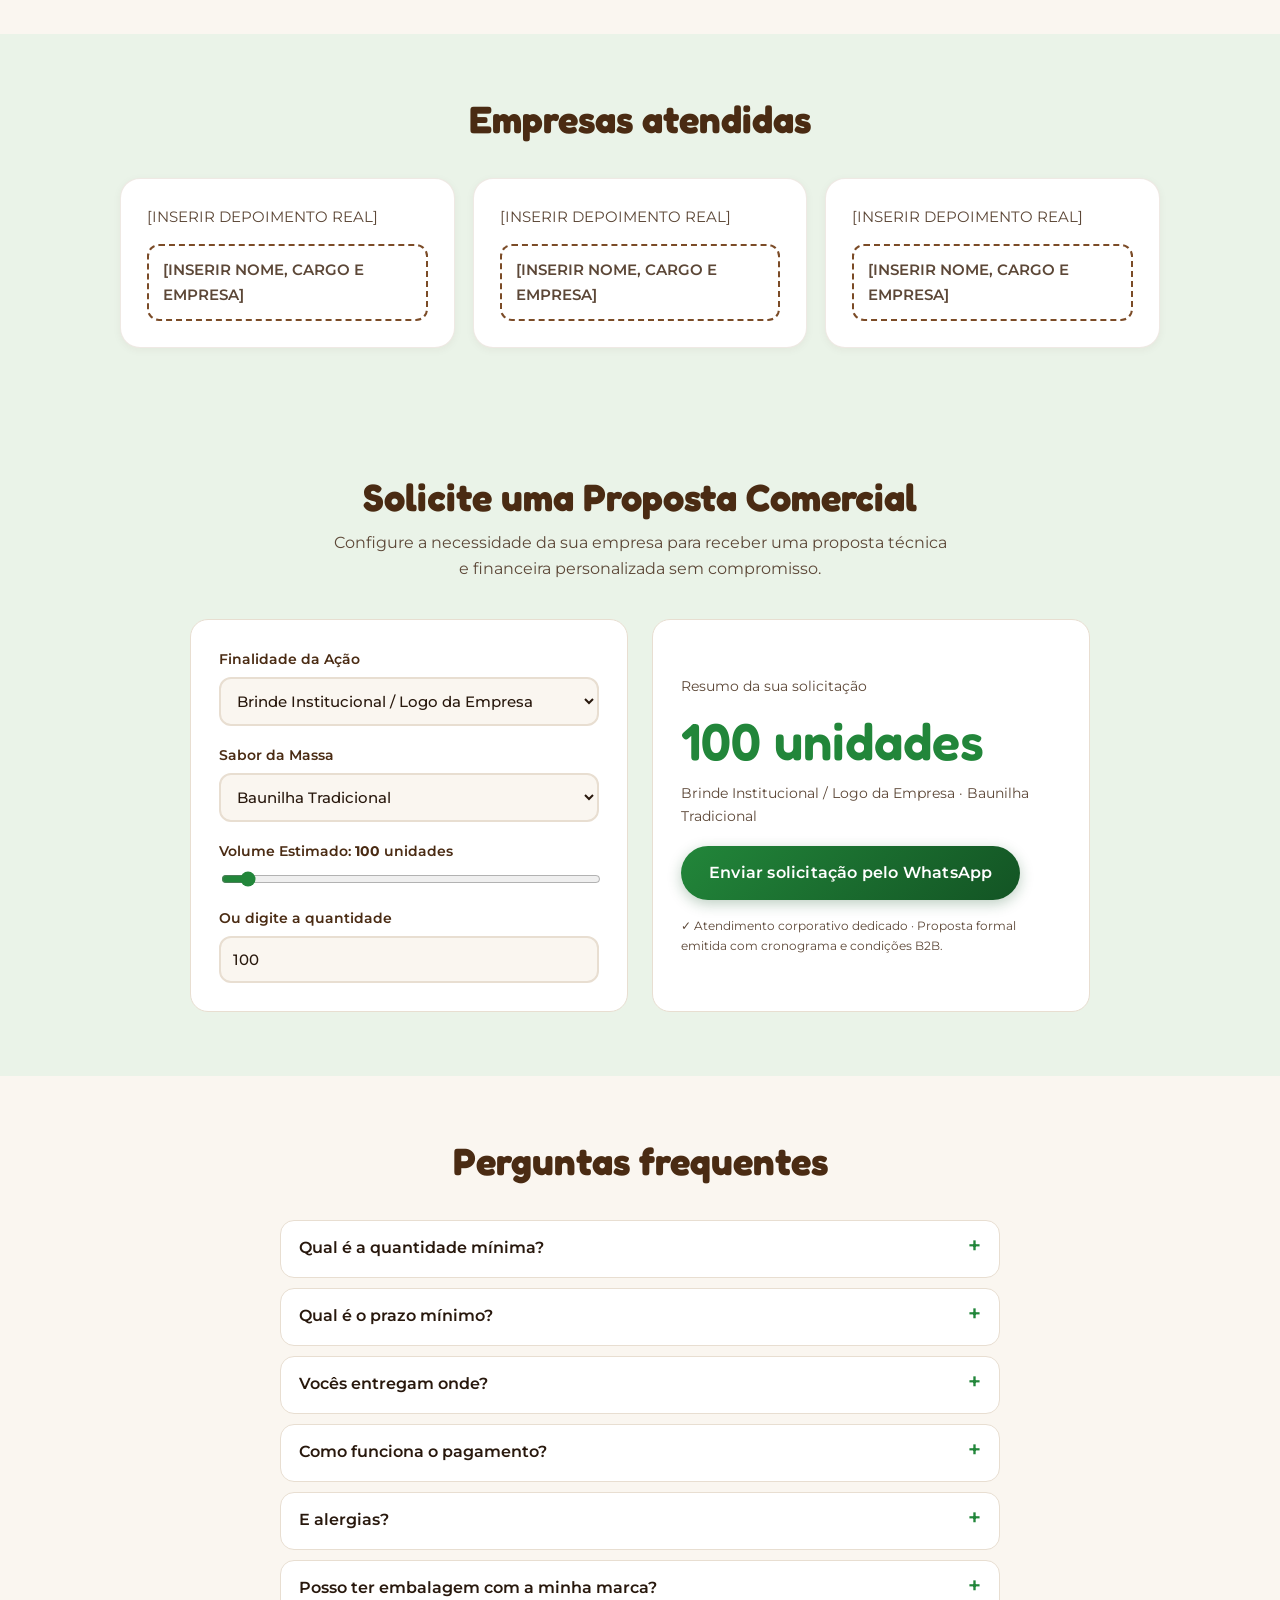
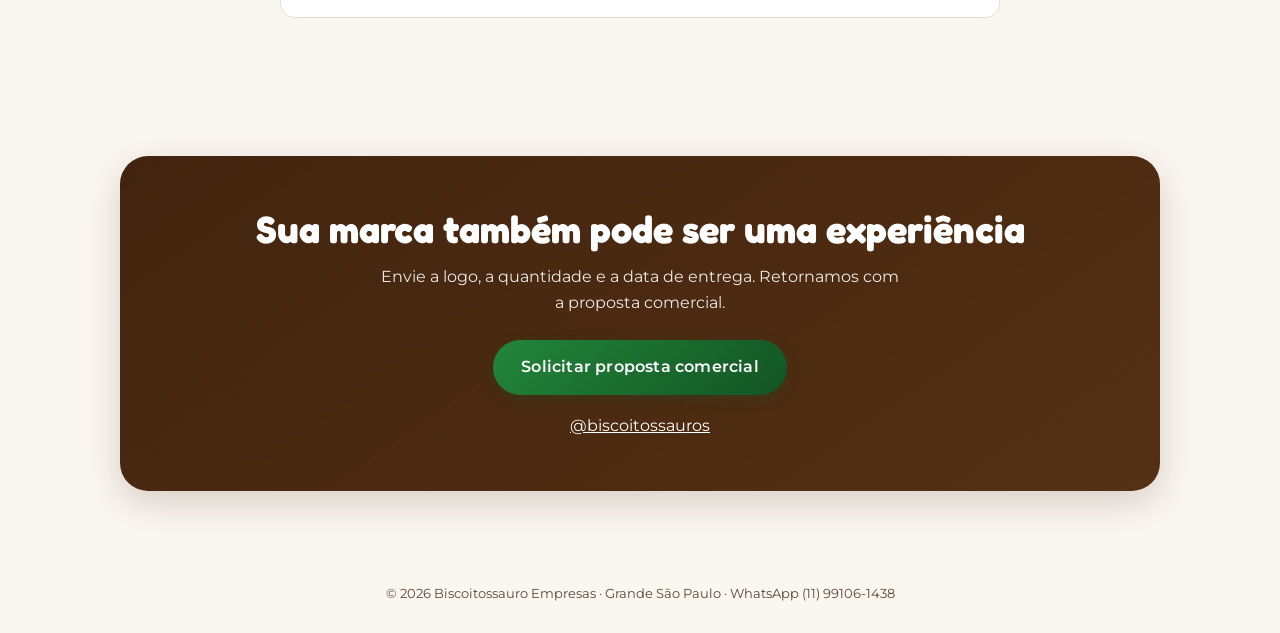
==== commit b2f3361c: "style: suavizar paleta de cores, contrastes e elementos visuais do site corporativo" ====
--- a/index.html
+++ b/index.html
@@ -11,13 +11,13 @@
 <link rel="preconnect" href="https://fonts.gstatic.com" crossorigin>
 <link href="https://fonts.googleapis.com/css2?family=Fredoka:wght@500;600;700&family=Montserrat:wght@400;500;600&display=swap" rel="stylesheet">
 <style>
-:root{--bg:#fbf7f0;--card:#fff;--ink:#3b2616;--muted:#6f5a48;--brown:#7a4a26;--brown2:#5a3519;--green:#1f9d3f;--green2:#0e6b2b;--soft:#e7f1e2;--line:#e8dccb;--pricefg:#fff}
+:root{--bg:#faf6f0;--card:#ffffff;--ink:#28180d;--muted:#5c4737;--brown:#7b4b27;--brown2:#4a2b13;--green:#22863a;--green2:#135424;--soft:#eaf3e8;--soft-cream:#f4eee2;--line:#e8ded1;--line-subtle:rgba(123,75,39,0.12);--shadow-sm:0 2px 8px rgba(74,43,19,0.05);--shadow-md:0 6px 20px rgba(74,43,19,0.08);--shadow-lg:0 12px 32px rgba(74,43,19,0.12);--pricefg:#fff}
 @media(prefers-color-scheme:dark){:root:not([data-theme="light"]){--bg:#1b130c;--card:#271b12;--ink:#f6ead9;--muted:#c9b7a1;--brown:#d9a066;--brown2:#e8bd8a;--soft:#1d2a1c;--line:#3b2b1d;--pricefg:#1b130c}}
 :root[data-theme="dark"]{--bg:#1b130c;--card:#271b12;--ink:#f6ead9;--muted:#c9b7a1;--brown:#d9a066;--brown2:#e8bd8a;--soft:#1d2a1c;--line:#3b2b1d;--pricefg:#1b130c}
 :root{box-sizing:border-box;padding-top:env(safe-area-inset-top,0px);padding-bottom:env(safe-area-inset-bottom,0px)}
 *{box-sizing:border-box}
 html{scroll-behavior:smooth;scroll-padding-top:calc(env(safe-area-inset-top,0px) + 70px)}
-body{margin:0;background:var(--bg);color:var(--ink);font-family:'Montserrat',system-ui,sans-serif;line-height:1.6}
+body{margin:0;background:var(--bg);color:var(--ink);font-family:'Montserrat',system-ui,sans-serif;line-height:1.65;-webkit-font-smoothing:antialiased}
 h1,h2,h3{font-family:'Fredoka',sans-serif;line-height:1.15;margin:0}
 a{color:inherit;text-decoration:none}
 img{max-width:100%;display:block}
@@ -26,7 +26,7 @@
 .alt-bg{background:var(--soft)}
 
 /* topo */
-header{position:sticky;top:env(safe-area-inset-top,0px);z-index:9;background:var(--green2);color:#fff}
+header{position:sticky;top:env(safe-area-inset-top,0px);z-index:9;background:linear-gradient(90deg,#134f24,#19642e);color:#fff;box-shadow:0 2px 10px rgba(19,79,36,0.15)}
 header .wrap{display:flex;align-items:center;justify-content:space-between;height:60px;gap:16px}
 .brand{font:600 20px 'Fredoka',sans-serif}
 nav{display:flex;gap:22px;font-size:14px;font-weight:500}
@@ -34,13 +34,13 @@
 .menu-btn{display:none;background:none;border:0;color:#fff;font-size:26px;cursor:pointer}
 
 /* botões */
-.btn{display:inline-block;background:var(--green);color:#fff;font-weight:600;padding:14px 26px;border-radius:999px;box-shadow:0 4px 0 var(--green2);transition:.15s}
-.btn:hover{transform:translateY(2px);box-shadow:0 2px 0 var(--green2)}
+.btn{display:inline-block;background:linear-gradient(135deg,var(--green),var(--green2));color:#fff;font-weight:600;padding:14px 28px;border-radius:999px;box-shadow:0 4px 14px rgba(19,84,36,0.28);transition:all .2s ease;letter-spacing:0.2px}
+.btn:hover{transform:translateY(-1px);box-shadow:0 6px 18px rgba(19,84,36,0.36);filter:brightness(1.04)}
 .btn.sm{padding:8px 18px;box-shadow:none}
-.btn.alt{background:transparent;color:var(--brown2);border:2px solid var(--brown);box-shadow:none}
+.btn.alt{background:var(--card);color:var(--brown2);border:1.5px solid var(--line);box-shadow:var(--shadow-sm);transition:all .2s ease}
 
 /* hero */
-.hero{background:linear-gradient(160deg,var(--soft),var(--bg) 70%);padding:56px 0}
+.hero{background:linear-gradient(165deg,rgba(234,243,232,0.85) 0%,var(--bg) 65%);padding:64px 0}
 .hero .wrap{display:grid;grid-template-columns:1.1fr .9fr;gap:36px;align-items:center}
 .tag{display:inline-block;background:var(--green2);color:#fff;font-size:12px;font-weight:600;letter-spacing:.08em;text-transform:uppercase;padding:6px 14px;border-radius:999px}
 .hero h1{font-size:clamp(32px,5vw,52px);margin:16px 0;color:var(--brown2)}
@@ -55,7 +55,8 @@
 
 /* cards de personalizados */
 .grid{display:grid;grid-template-columns:repeat(auto-fit,minmax(min(230px,100%),1fr));gap:18px}
-.card{background:var(--card);border:1px solid var(--line);border-radius:18px;padding:24px}
+.card{background:var(--card);border:1px solid var(--line-subtle);border-radius:20px;padding:26px;box-shadow:var(--shadow-sm);transition:transform .2s ease,box-shadow .2s ease}
+.card:hover{transform:translateY(-2px);box-shadow:var(--shadow-md)}
 .ico{font-size:30px;width:56px;height:56px;border-radius:14px;background:var(--soft);display:grid;place-items:center;margin-bottom:14px}
 .card h3{font-size:20px;color:var(--brown2);margin-bottom:6px}
 .card p{margin:0;color:var(--muted);font-size:15px}
@@ -65,16 +66,18 @@
 
 /* galeria */
 .gallery{display:grid;grid-template-columns:repeat(auto-fit,minmax(150px,1fr));gap:14px;margin-top:36px}
-.gallery img{border-radius:50%;aspect-ratio:1;object-fit:cover;border:3px solid var(--brown)}
+.gallery img{border-radius:50%;aspect-ratio:1;object-fit:cover;border:3px solid var(--card);box-shadow:0 4px 14px rgba(74,43,19,0.14);transition:transform .25s ease}
+.gallery img:hover{transform:scale(1.04)}
 
 /* cardápio */
 .tabs{display:flex;flex-wrap:wrap;gap:8px;justify-content:center;margin-bottom:28px}
 .tab{border:2px solid var(--brown);background:transparent;color:var(--brown2);font:600 14px 'Montserrat',sans-serif;padding:8px 18px;border-radius:999px;cursor:pointer}
 .tab.on{background:var(--brown);color:var(--pricefg)}
 .items{display:grid;grid-template-columns:repeat(auto-fill,minmax(min(300px,100%),1fr));gap:18px}
-.item{display:flex;gap:16px;background:var(--card);border:1px solid var(--line);border-radius:18px;padding:16px}
+.item{display:flex;gap:18px;background:var(--card);border:1px solid var(--line-subtle);border-radius:20px;padding:18px;box-shadow:var(--shadow-sm);transition:all .2s ease}
+.item:hover{border-color:rgba(123,75,39,0.22);box-shadow:var(--shadow-md)}
 .item.hide{display:none}
-.item img{width:104px;height:104px;border-radius:50%;object-fit:cover;border:3px solid var(--brown);flex:none}
+.item img{width:104px;height:104px;border-radius:50%;object-fit:cover;border:3px solid var(--card);box-shadow:0 3px 12px rgba(74,43,19,0.12);flex:none}
 .item h3{font-size:19px;color:var(--brown2)}
 .item p{margin:4px 0 10px;color:var(--muted);font-size:14px}
 .item .row{display:flex;align-items:center;gap:10px;flex-wrap:wrap}
@@ -88,7 +91,7 @@
 .step h3{color:var(--brown2)}
 
 /* contato */
-.contact{background:var(--brown2);color:#fff;text-align:center;border-radius:26px;padding:48px 24px}
+.contact{background:linear-gradient(145deg,#42240e,#543014);color:#fff;text-align:center;border-radius:28px;padding:52px 28px;box-shadow:0 12px 36px rgba(66,36,14,0.18)}
 .contact h2{font-size:clamp(26px,4vw,38px)}
 .contact p{opacity:.9;max-width:520px;margin:12px auto 24px}
 .contact a.ig{display:inline-block;margin-top:18px;text-decoration:underline}
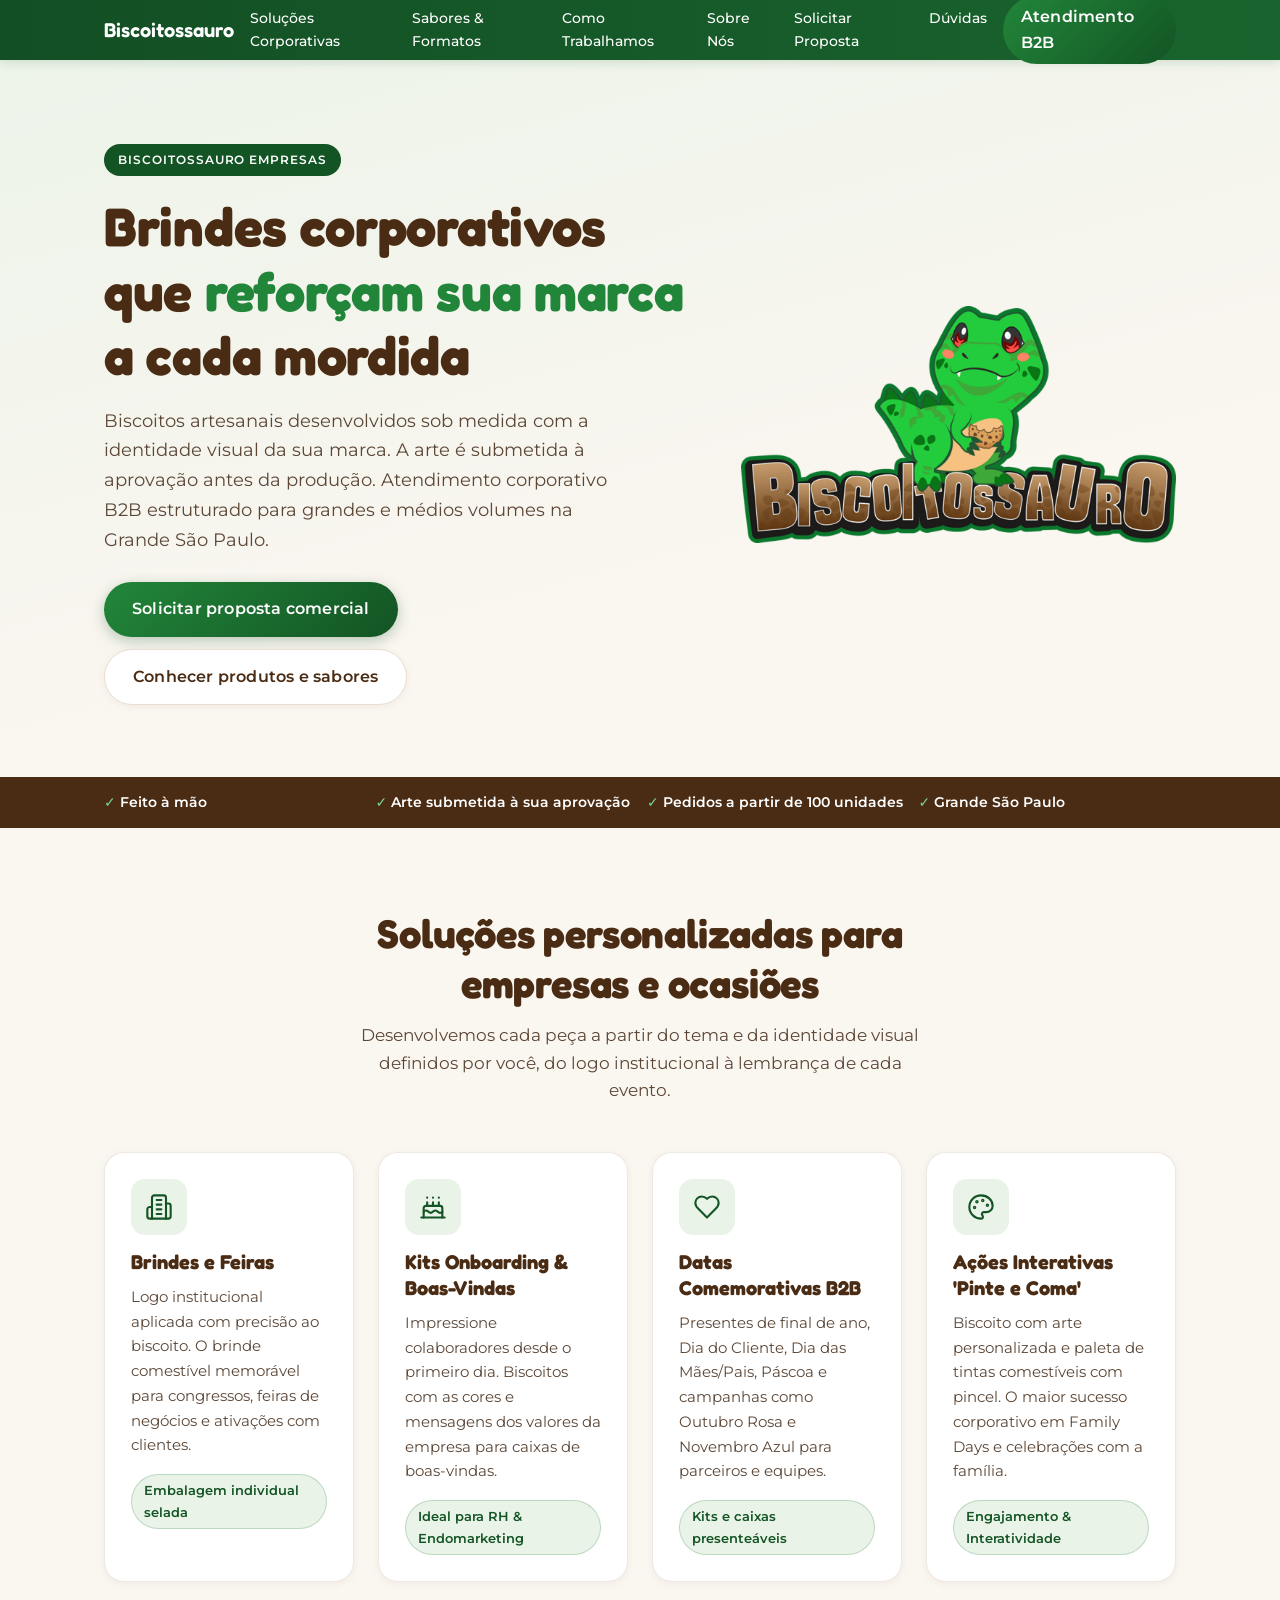
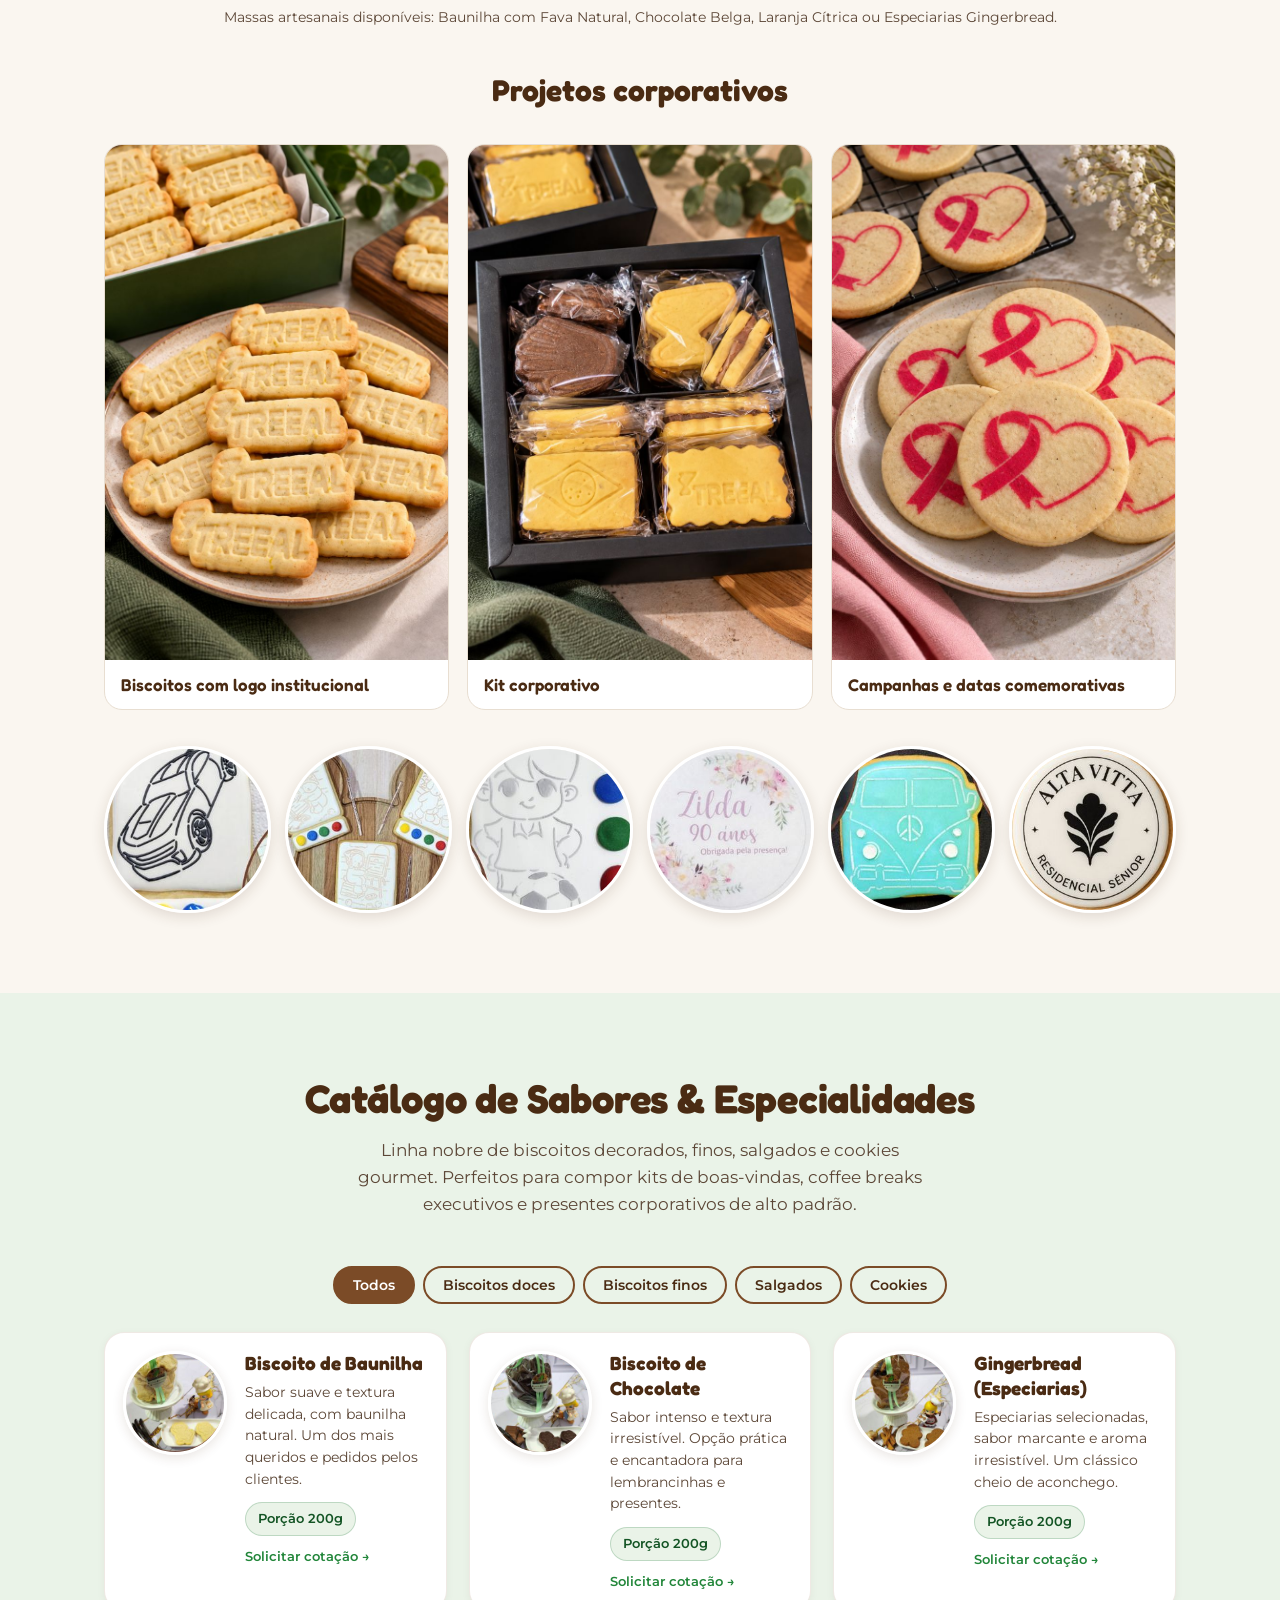
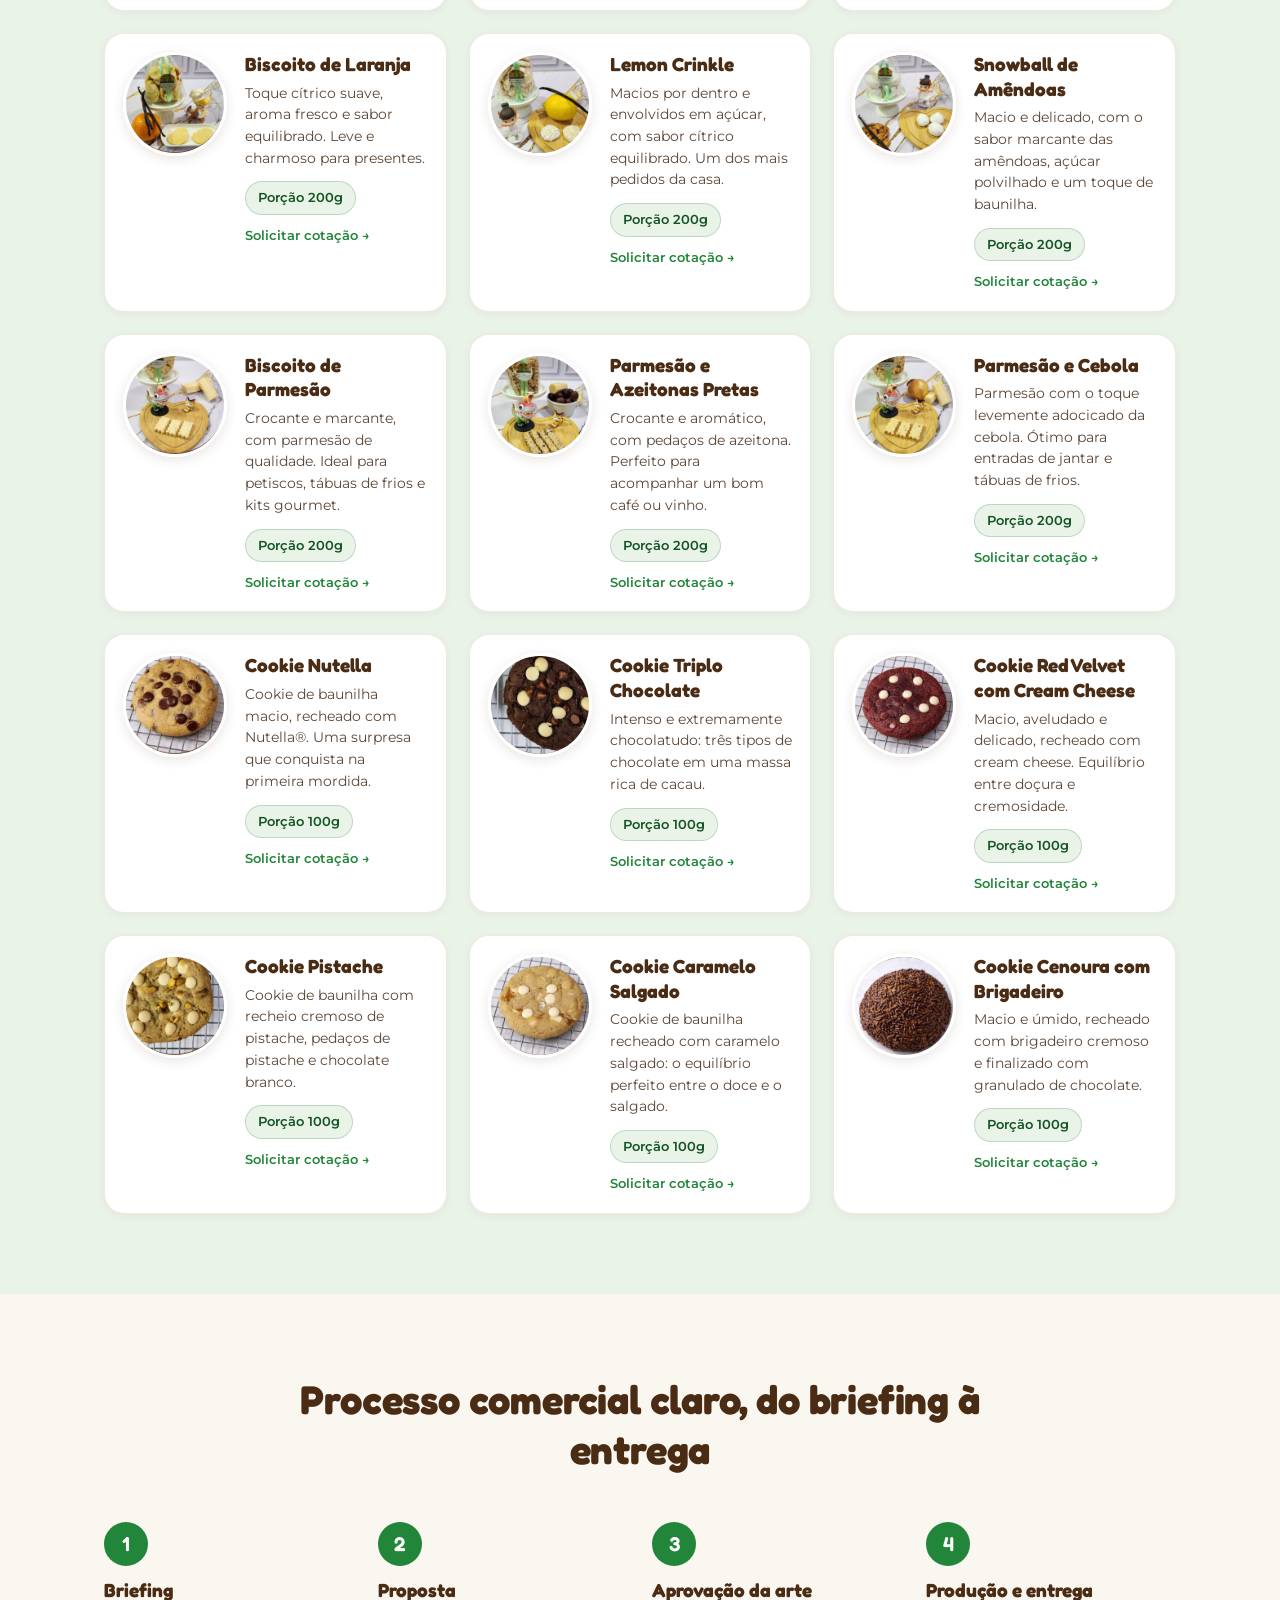
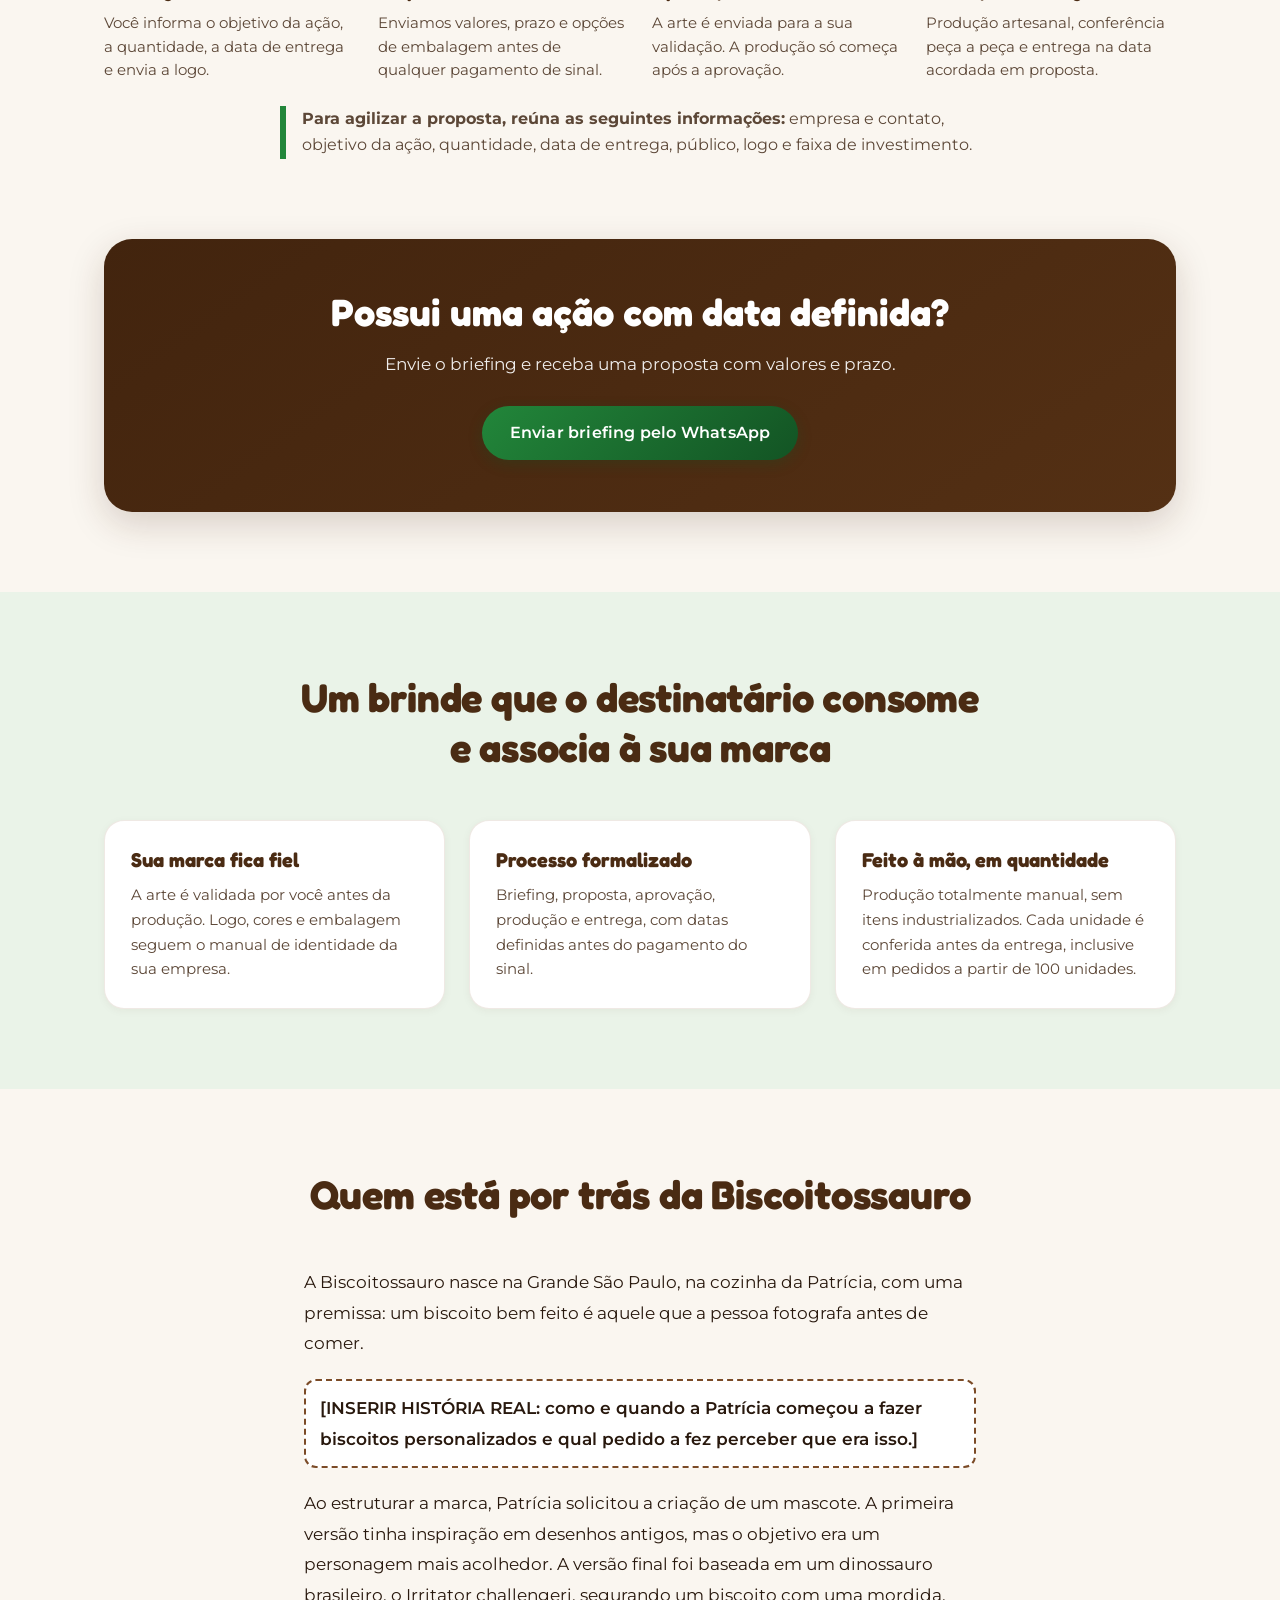
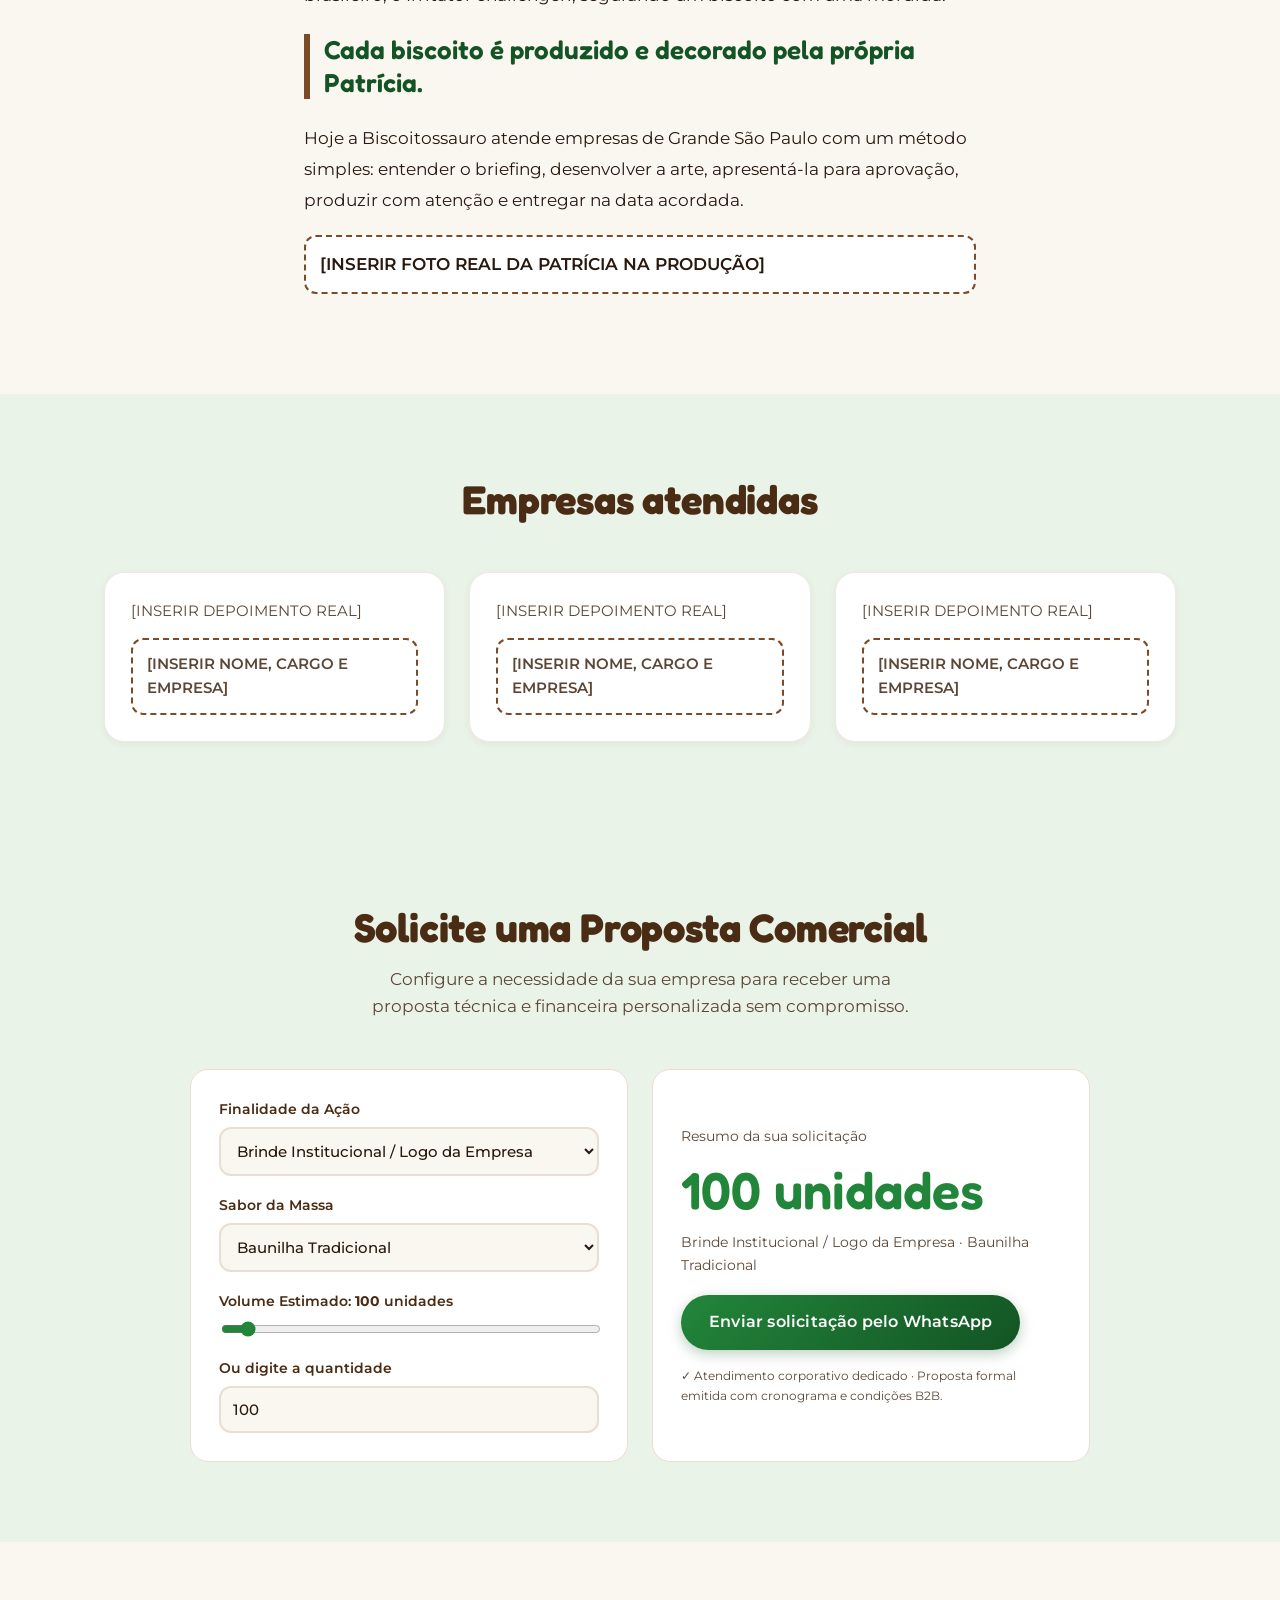
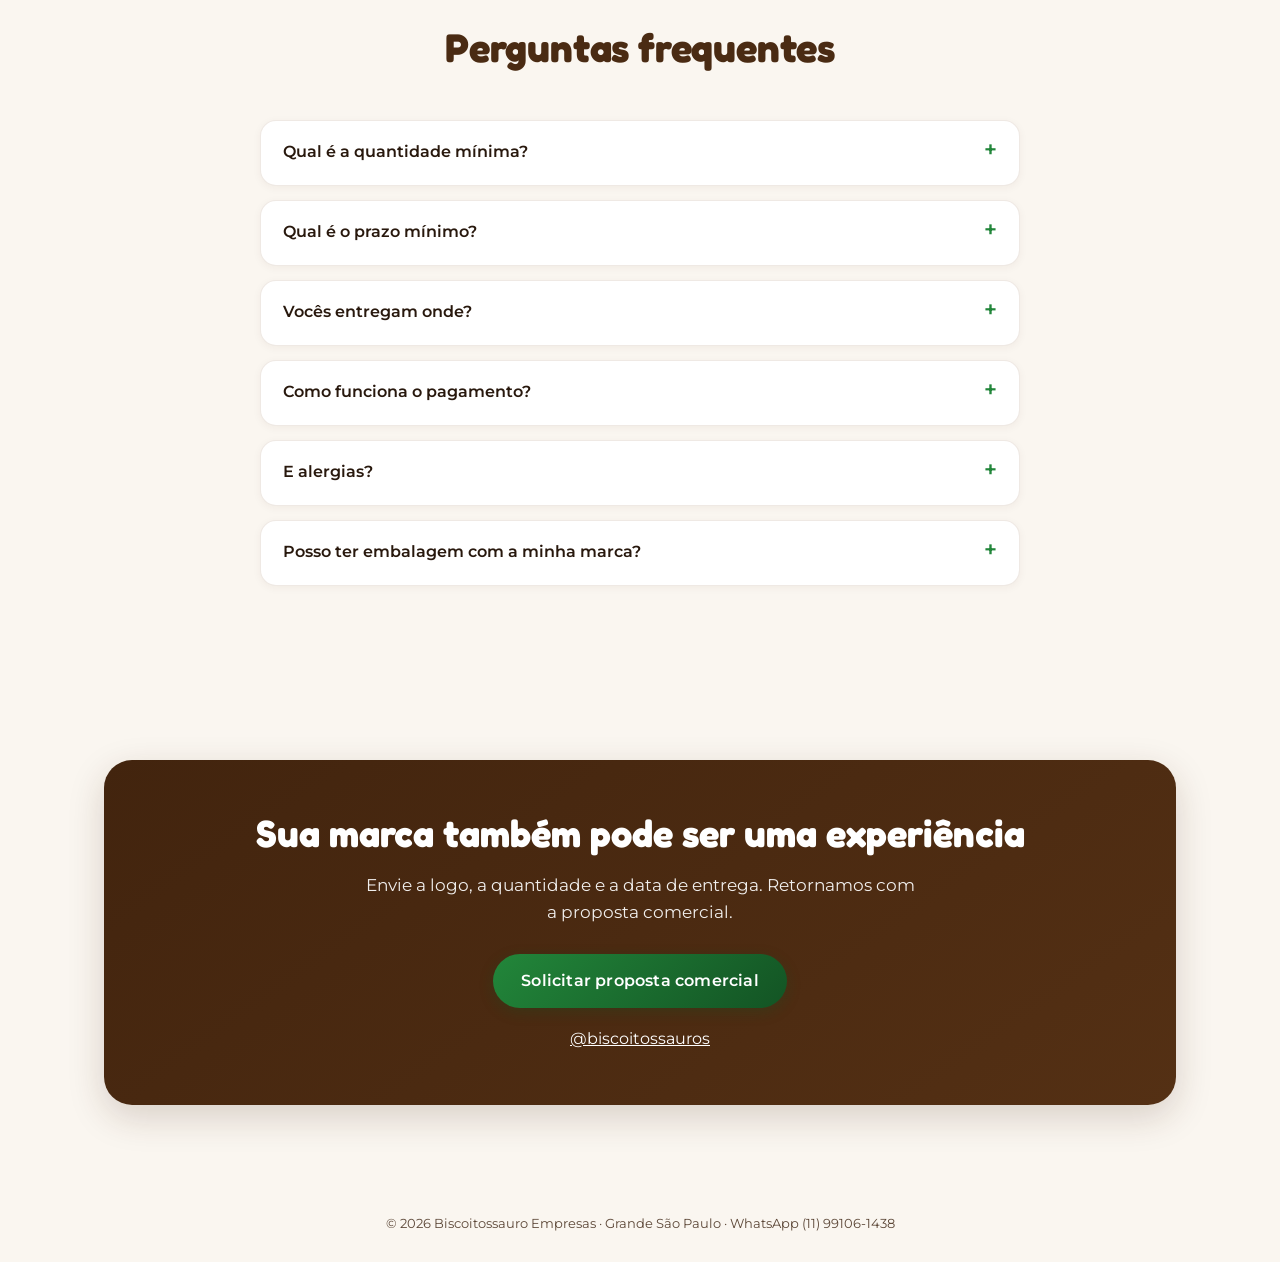
==== commit 35c56293: "feat: configurar GitHub Pages com CNAME para biscoitossauro.com" ====
--- a/index.html
+++ b/index.html
@@ -21,8 +21,8 @@
 h1,h2,h3{font-family:'Fredoka',sans-serif;line-height:1.15;margin:0}
 a{color:inherit;text-decoration:none}
 img{max-width:100%;display:block}
-.wrap{max-width:1080px;margin:0 auto;padding:0 20px}
-section{padding:64px 0}
+.wrap{max-width:1120px;margin:0 auto;padding:0 24px}
+section{padding:80px 0}
 .alt-bg{background:var(--soft)}
 
 /* topo */
@@ -40,26 +40,26 @@
 .btn.alt{background:var(--card);color:var(--brown2);border:1.5px solid var(--line);box-shadow:var(--shadow-sm);transition:all .2s ease}
 
 /* hero */
-.hero{background:linear-gradient(165deg,rgba(234,243,232,0.85) 0%,var(--bg) 65%);padding:64px 0}
-.hero .wrap{display:grid;grid-template-columns:1.1fr .9fr;gap:36px;align-items:center}
+.hero{background:linear-gradient(165deg,rgba(234,243,232,0.85) 0%,var(--bg) 65%);padding:84px 0 72px}
+.hero .wrap{display:grid;grid-template-columns:1.15fr .85fr;gap:48px;align-items:center}
 .tag{display:inline-block;background:var(--green2);color:#fff;font-size:12px;font-weight:600;letter-spacing:.08em;text-transform:uppercase;padding:6px 14px;border-radius:999px}
-.hero h1{font-size:clamp(32px,5vw,52px);margin:16px 0;color:var(--brown2)}
+.hero h1{font-size:clamp(34px,5vw,54px);margin:18px 0 16px;color:var(--brown2);line-height:1.2;letter-spacing:-0.3px}
 .hero h1 span{color:var(--green)}
-.hero p{color:var(--muted);font-size:17px;max-width:480px}
+.hero p{color:var(--muted);font-size:17.5px;line-height:1.7;max-width:520px;margin-bottom:28px}
 .cta{display:flex;gap:12px;flex-wrap:wrap;margin-top:24px}
 
 /* títulos de seção */
-.head{text-align:center;max-width:620px;margin:0 auto 36px}
-.head h2{font-size:clamp(26px,4vw,38px);color:var(--brown2)}
-.head p{color:var(--muted);margin:10px 0 0}
+.head{text-align:center;max-width:680px;margin:0 auto 48px}
+.head h2{font-size:clamp(28px,4.2vw,40px);color:var(--brown2);letter-spacing:-0.2px;line-height:1.25}
+.head p{color:var(--muted);margin:14px auto 0;font-size:16.5px;line-height:1.65;max-width:580px}
 
 /* cards de personalizados */
-.grid{display:grid;grid-template-columns:repeat(auto-fit,minmax(min(230px,100%),1fr));gap:18px}
+.grid{display:grid;grid-template-columns:repeat(auto-fit,minmax(min(250px,100%),1fr));gap:24px}
 .card{background:var(--card);border:1px solid var(--line-subtle);border-radius:20px;padding:26px;box-shadow:var(--shadow-sm);transition:transform .2s ease,box-shadow .2s ease}
 .card:hover{transform:translateY(-2px);box-shadow:var(--shadow-md)}
 .ico{font-size:30px;width:56px;height:56px;border-radius:14px;background:var(--soft);display:grid;place-items:center;margin-bottom:14px}
-.card h3{font-size:20px;color:var(--brown2);margin-bottom:6px}
-.card p{margin:0;color:var(--muted);font-size:15px}
+.card h3{font-size:20px;color:var(--brown2);margin-bottom:10px;line-height:1.3}
+.card p{margin:0;color:var(--muted);font-size:15px;line-height:1.65}
 .price{display:inline-block;background:var(--brown);color:var(--pricefg);font-weight:600;font-size:14px;padding:6px 14px;border-radius:999px}
 .card .price{margin-top:14px}
 .note{text-align:center;color:var(--muted);margin-top:24px;font-size:14px}
@@ -73,27 +73,27 @@
 .tabs{display:flex;flex-wrap:wrap;gap:8px;justify-content:center;margin-bottom:28px}
 .tab{border:2px solid var(--brown);background:transparent;color:var(--brown2);font:600 14px 'Montserrat',sans-serif;padding:8px 18px;border-radius:999px;cursor:pointer}
 .tab.on{background:var(--brown);color:var(--pricefg)}
-.items{display:grid;grid-template-columns:repeat(auto-fill,minmax(min(300px,100%),1fr));gap:18px}
+.items{display:grid;grid-template-columns:repeat(auto-fill,minmax(min(310px,100%),1fr));gap:22px}
 .item{display:flex;gap:18px;background:var(--card);border:1px solid var(--line-subtle);border-radius:20px;padding:18px;box-shadow:var(--shadow-sm);transition:all .2s ease}
 .item:hover{border-color:rgba(123,75,39,0.22);box-shadow:var(--shadow-md)}
 .item.hide{display:none}
 .item img{width:104px;height:104px;border-radius:50%;object-fit:cover;border:3px solid var(--card);box-shadow:0 3px 12px rgba(74,43,19,0.12);flex:none}
-.item h3{font-size:19px;color:var(--brown2)}
-.item p{margin:4px 0 10px;color:var(--muted);font-size:14px}
+.item h3{font-size:19px;color:var(--brown2);line-height:1.3;margin-bottom:4px}
+.item p{margin:6px 0 12px;color:var(--muted);font-size:14px;line-height:1.55}
 .item .row{display:flex;align-items:center;gap:10px;flex-wrap:wrap}
 .item .order{font-size:13px;font-weight:600;color:var(--green)}
 .item .order:hover{text-decoration:underline}
 
 /* passos */
 .step:before{counter-increment:s;content:counter(s);display:grid;place-items:center;width:44px;height:44px;border-radius:50%;background:var(--green);color:#fff;font:600 20px 'Fredoka',sans-serif;margin-bottom:12px}
-.steps{counter-reset:s}
-.step p{color:var(--muted);margin:6px 0 0}
-.step h3{color:var(--brown2)}
+.steps{counter-reset:s;display:grid;grid-template-columns:repeat(auto-fit,minmax(220px,1fr));gap:24px}
+.step p{color:var(--muted);margin:10px 0 0;font-size:14.5px;line-height:1.6}
+.step h3{color:var(--brown2);font-size:19px;line-height:1.3}
 
 /* contato */
 .contact{background:linear-gradient(145deg,#42240e,#543014);color:#fff;text-align:center;border-radius:28px;padding:52px 28px;box-shadow:0 12px 36px rgba(66,36,14,0.18)}
 .contact h2{font-size:clamp(26px,4vw,38px)}
-.contact p{opacity:.9;max-width:520px;margin:12px auto 24px}
+.contact p{opacity:.92;max-width:560px;margin:16px auto 28px;font-size:16.5px;line-height:1.65}
 .contact a.ig{display:inline-block;margin-top:18px;text-decoration:underline}
 footer{padding:28px 0;text-align:center;color:var(--muted);font-size:13px}
 
@@ -184,17 +184,17 @@
 .strip{background:var(--brown2);color:#fff;padding:14px 0}
 .strip ul{list-style:none;margin:0;padding:0;display:grid;grid-template-columns:1fr 1fr;gap:8px 14px;font-weight:600;font-size:14px}
 .strip li:before{content:"✓ ";color:#7ad69a}
-.story p{font-size:17px;color:var(--ink)}
+.story p{font-size:17px;color:var(--ink);line-height:1.8;margin-bottom:20px}
 .pull{font:600 clamp(20px,3.4vw,26px) 'Fredoka',sans-serif;color:var(--green2);border-left:6px solid var(--brown);padding-left:14px;margin:24px 0;line-height:1.25}
 .ph{border:2px dashed var(--brown);border-radius:12px;padding:12px 14px;background:var(--card);color:var(--muted);font-weight:600;font-size:14px;margin:0}
 .story{max-width:720px;margin:0 auto}
 .brief{max-width:720px;margin:24px auto 0;border-left:6px solid var(--green);padding-left:16px;color:var(--muted)}
-details{background:var(--card);border:1px solid var(--line);border-radius:14px;padding:14px 18px;margin:0 auto 10px;max-width:720px}
+details{background:var(--card);border:1px solid var(--line-subtle);border-radius:16px;padding:18px 22px;margin:0 auto 14px;max-width:760px;box-shadow:var(--shadow-sm);transition:all .2s ease}
 summary{font-weight:600;cursor:pointer;display:flex;justify-content:space-between;gap:10px;list-style:none;min-height:28px}
 summary::-webkit-details-marker{display:none}
 summary:after{content:"+";color:var(--green);font-size:22px;line-height:1}
 details[open] summary:after{content:"–"}
-details p{margin:10px 0 0;color:var(--muted);font-size:15px}
+details p{margin:12px 0 0;color:var(--muted);font-size:15px;line-height:1.65;border-top:1px solid var(--line-subtle);padding-top:12px}
 .mid{padding-top:0}
 @media(prefers-color-scheme:dark){:root:not([data-theme="light"]) .pull,:root:not([data-theme="light"]) .strip li:before{color:#7ad69a}}
 @media(min-width:761px){.strip ul{grid-template-columns:repeat(4,1fr)}}
